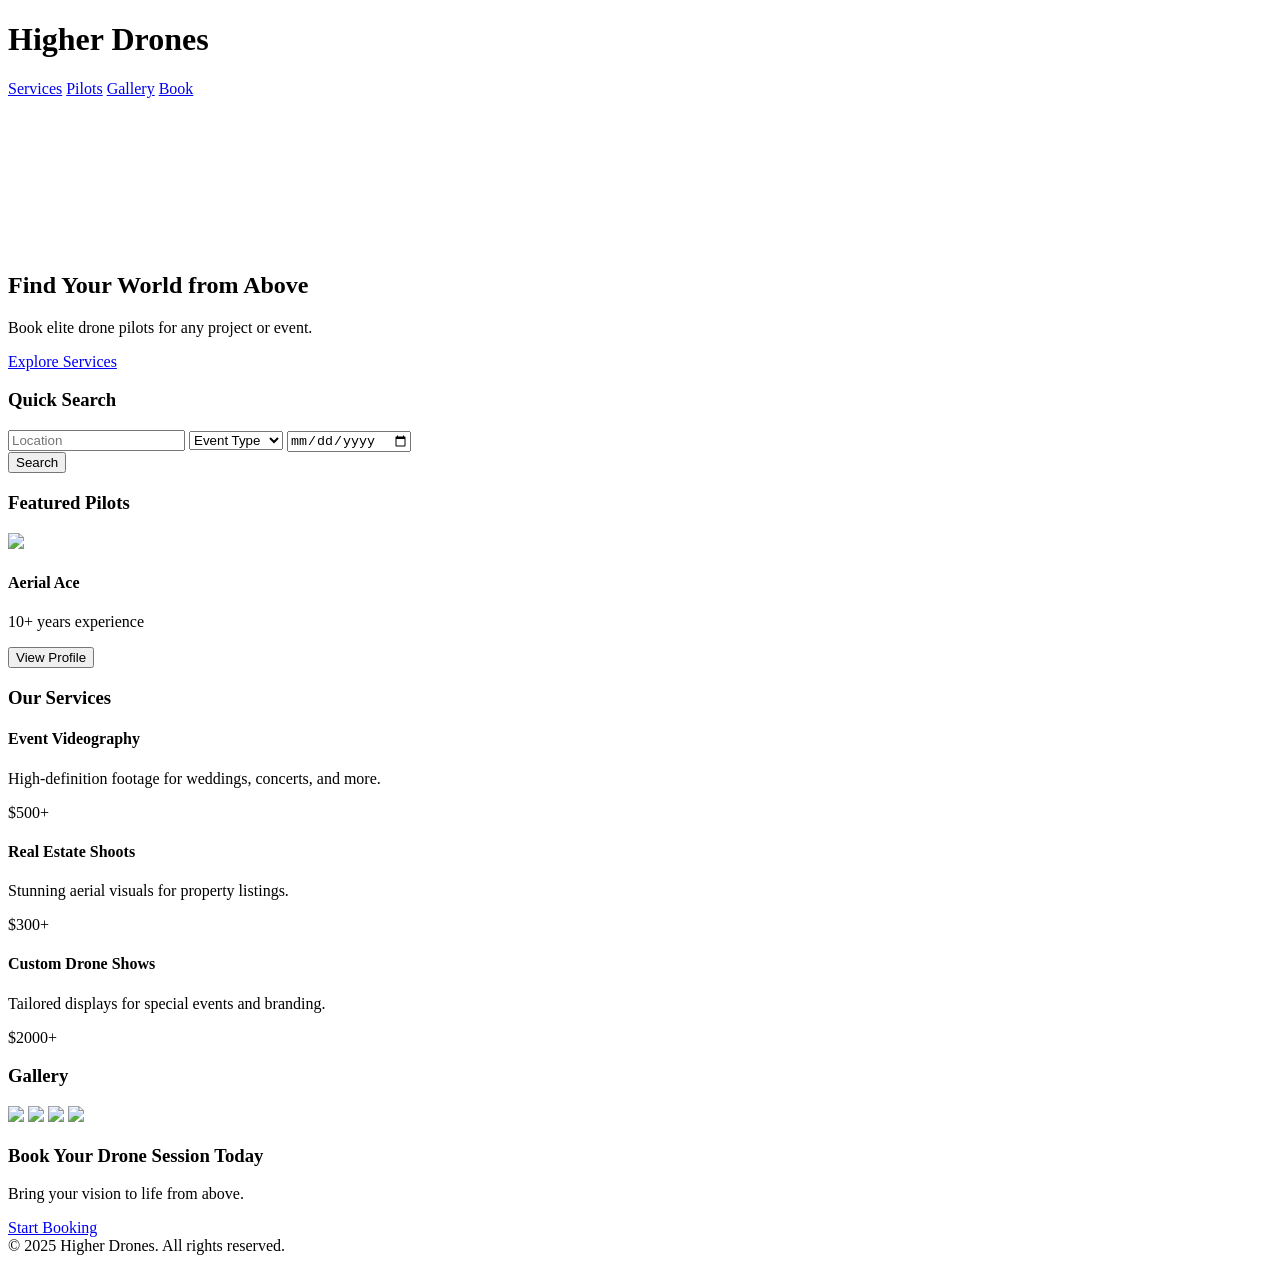
==== index.html @ 68999af2 "changes" ====
<!DOCTYPE html>
<html lang="en">
<head>
  <meta charset="UTF-8" />
  <meta name="viewport" content="width=device-width, initial-scale=1.0" />
  <title>Higher Drones</title>
  <script src="https://cdn.tailwindcss.com"></script>
</head>
<body class="bg-gray-50 text-gray-800">

  <!-- HEADER -->
  <header class="bg-white shadow">
    <div class="max-w-7xl mx-auto px-4 py-4 flex justify-between items-center">
      <h1 class="text-2xl font-bold text-blue-600">Higher Drones</h1>
      <nav class="space-x-6">
        <a href="#services" class="hover:text-blue-500">Services</a>
        <a href="#pilots" class="hover:text-blue-500">Pilots</a>
        <a href="#gallery" class="hover:text-blue-500">Gallery</a>
        <a href="#booking" class="hover:text-blue-500">Book</a>
      </nav>
    </div>
  </header>

  <!-- HERO / HIGHLIGHT REEL -->
  <section class="relative bg-gray-900">
    <video autoplay muted loop class="w-full h-[500px] object-cover opacity-60">
      <source src="highlight-reel.mp4" type="video/mp4" />
    </video>
    <div class="absolute inset-0 flex flex-col items-center justify-center text-center text-white">
      <h2 class="text-4xl font-bold mb-2">Find Your World from Above</h2>
      <p class="mb-6">Book elite drone pilots for any project or event.</p>
      <a href="#services" class="bg-blue-600 px-6 py-3 rounded-full font-medium hover:bg-blue-700">Explore Services</a>
    </div>
  </section>

  <!-- QUICK SEARCH -->
  <section class="max-w-5xl mx-auto px-4 py-12">
    <div class="bg-white shadow rounded-2xl p-6">
      <h3 class="text-xl font-semibold mb-4">Quick Search</h3>
      <div class="grid grid-cols-1 md:grid-cols-3 gap-4">
        <input type="text" placeholder="Location" class="border rounded-lg px-4 py-2">
        <select class="border rounded-lg px-4 py-2">
          <option>Event Type</option>
          <option>Wedding</option>
          <option>Real Estate</option>
          <option>Commercial</option>
        </select>
        <input type="date" class="border rounded-lg px-4 py-2">
      </div>
      <button class="mt-4 w-full bg-blue-600 text-white py-2 rounded-lg hover:bg-blue-700">Search</button>
    </div>
  </section>

  <!-- FEATURED PILOTS -->
  <section id="pilots" class="bg-gray-100 py-12">
    <div class="max-w-6xl mx-auto px-4">
      <h3 class="text-2xl font-bold mb-6">Featured Pilots</h3>
      <div class="grid grid-cols-1 md:grid-cols-3 gap-6">
        <div class="bg-white rounded-xl shadow p-4 text-center">
          <img src="pilot1.jpg" class="w-32 h-32 rounded-full mx-auto mb-3 object-cover">
          <h4 class="font-semibold">Aerial Ace</h4>
          <p class="text-sm text-gray-500">10+ years experience</p>
          <button class="mt-3 bg-blue-600 text-white px-4 py-2 rounded hover:bg-blue-700">View Profile</button>
        </div>
        <!-- Repeat for other pilots -->
      </div>
    </div>
  </section>

  <!-- SERVICE LISTINGS -->
  <section id="services" class="py-12">
    <div class="max-w-6xl mx-auto px-4">
      <h3 class="text-2xl font-bold mb-6">Our Services</h3>
      <div class="grid grid-cols-1 md:grid-cols-3 gap-6">
        <div class="bg-white rounded-xl shadow p-5">
          <h4 class="font-semibold text-lg mb-2">Event Videography</h4>
          <p class="text-sm text-gray-600">High-definition footage for weddings, concerts, and more.</p>
          <p class="mt-3 font-bold">$500+</p>
        </div>
        <div class="bg-white rounded-xl shadow p-5">
          <h4 class="font-semibold text-lg mb-2">Real Estate Shoots</h4>
          <p class="text-sm text-gray-600">Stunning aerial visuals for property listings.</p>
          <p class="mt-3 font-bold">$300+</p>
        </div>
        <div class="bg-white rounded-xl shadow p-5">
          <h4 class="font-semibold text-lg mb-2">Custom Drone Shows</h4>
          <p class="text-sm text-gray-600">Tailored displays for special events and branding.</p>
          <p class="mt-3 font-bold">$2000+</p>
        </div>
      </div>
    </div>
  </section>

  <!-- GALLERY -->
  <section id="gallery" class="bg-gray-100 py-12">
    <div class="max-w-6xl mx-auto px-4">
      <h3 class="text-2xl font-bold mb-6">Gallery</h3>
      <div class="grid grid-cols-2 md:grid-cols-4 gap-4">
        <img src="gallery1.jpg" class="rounded-xl shadow hover:scale-105 transition">
        <img src="gallery2.jpg" class="rounded-xl shadow hover:scale-105 transition">
        <img src="gallery3.jpg" class="rounded-xl shadow hover:scale-105 transition">
        <img src="gallery4.jpg" class="rounded-xl shadow hover:scale-105 transition">
      </div>
    </div>
  </section>

  <!-- BOOKING + SUPPORT -->
  <section id="booking" class="py-16 bg-blue-600 text-white text-center">
    <h3 class="text-3xl font-bold mb-3">Book Your Drone Session Today</h3>
    <p class="mb-6">Bring your vision to life from above.</p>
    <a href="#" class="bg-white text-blue-600 px-6 py-3 rounded-full font-medium hover:bg-gray-200">Start Booking</a>
  </section>

  <!-- FOOTER -->
  <footer class="bg-gray-900 text-gray-400 text-sm text-center py-6">
    © 2025 Higher Drones. All rights reserved.
  </footer>

</body>
</html>
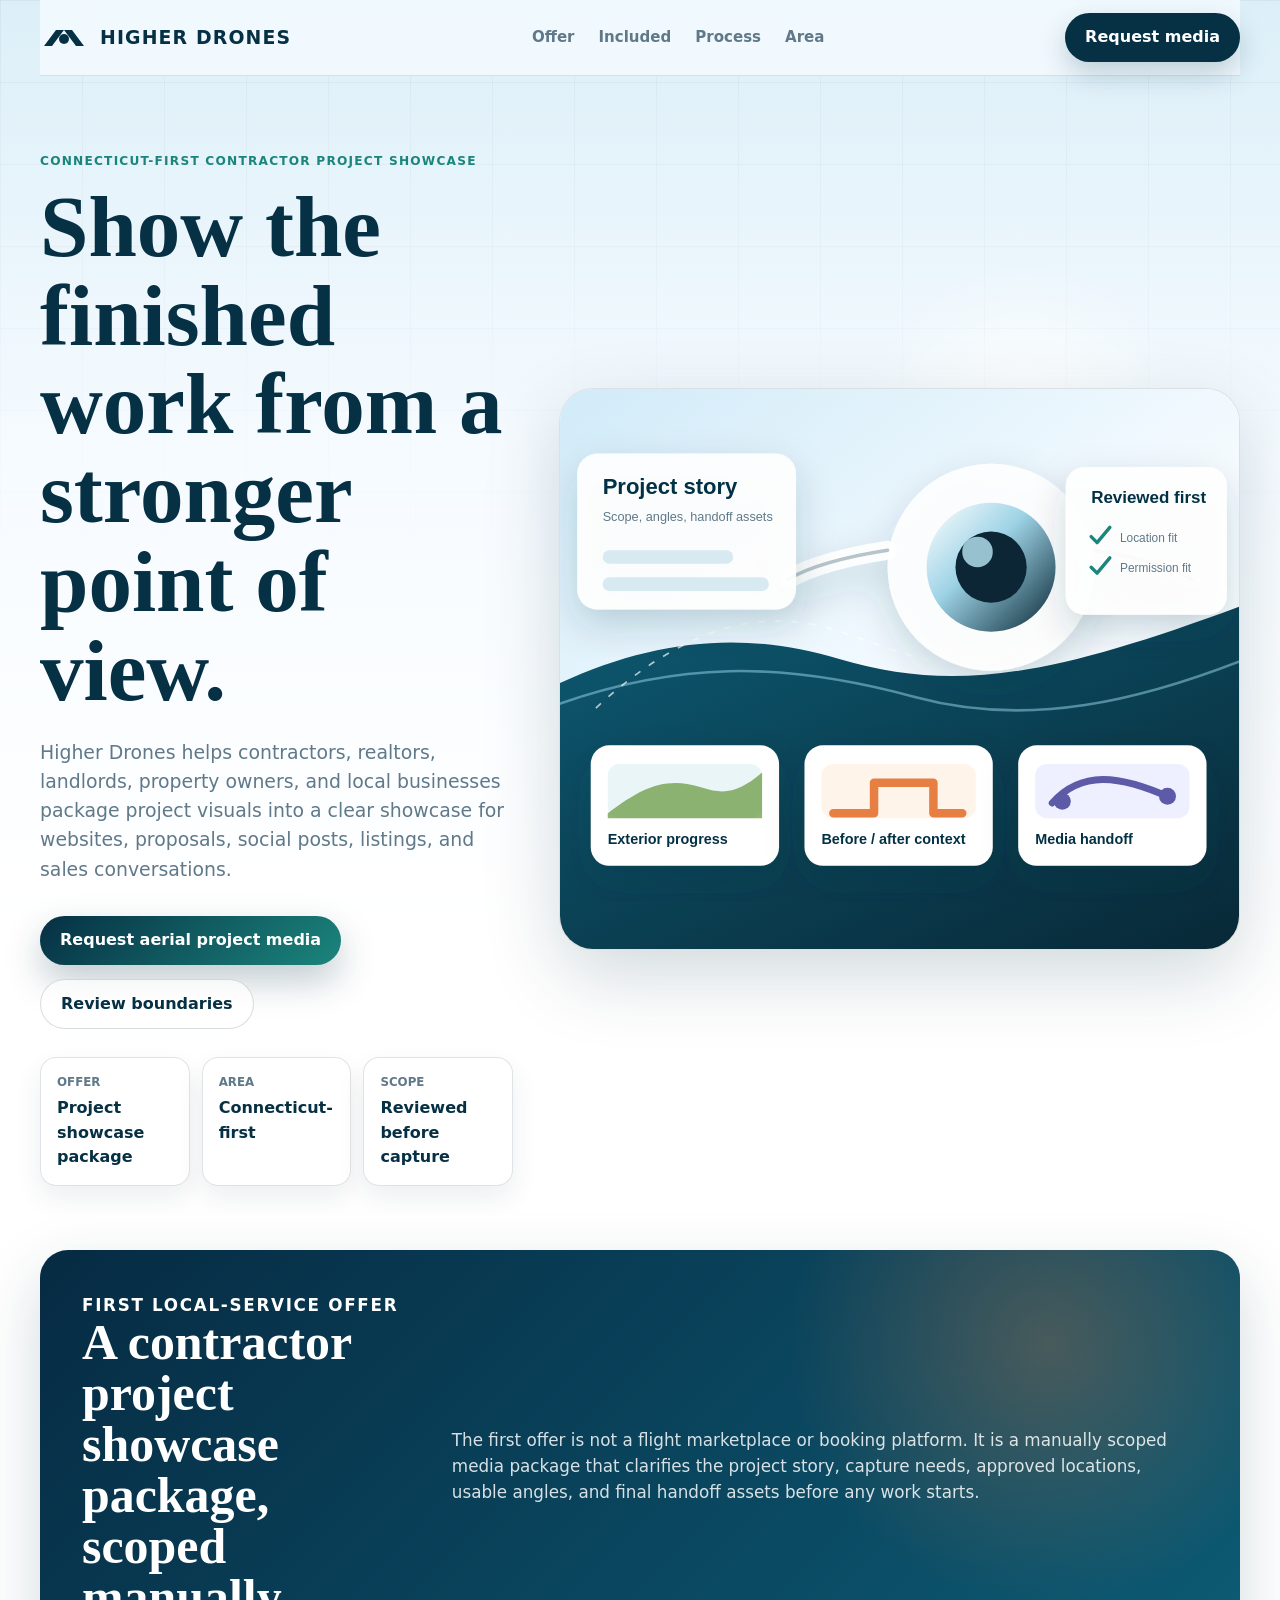
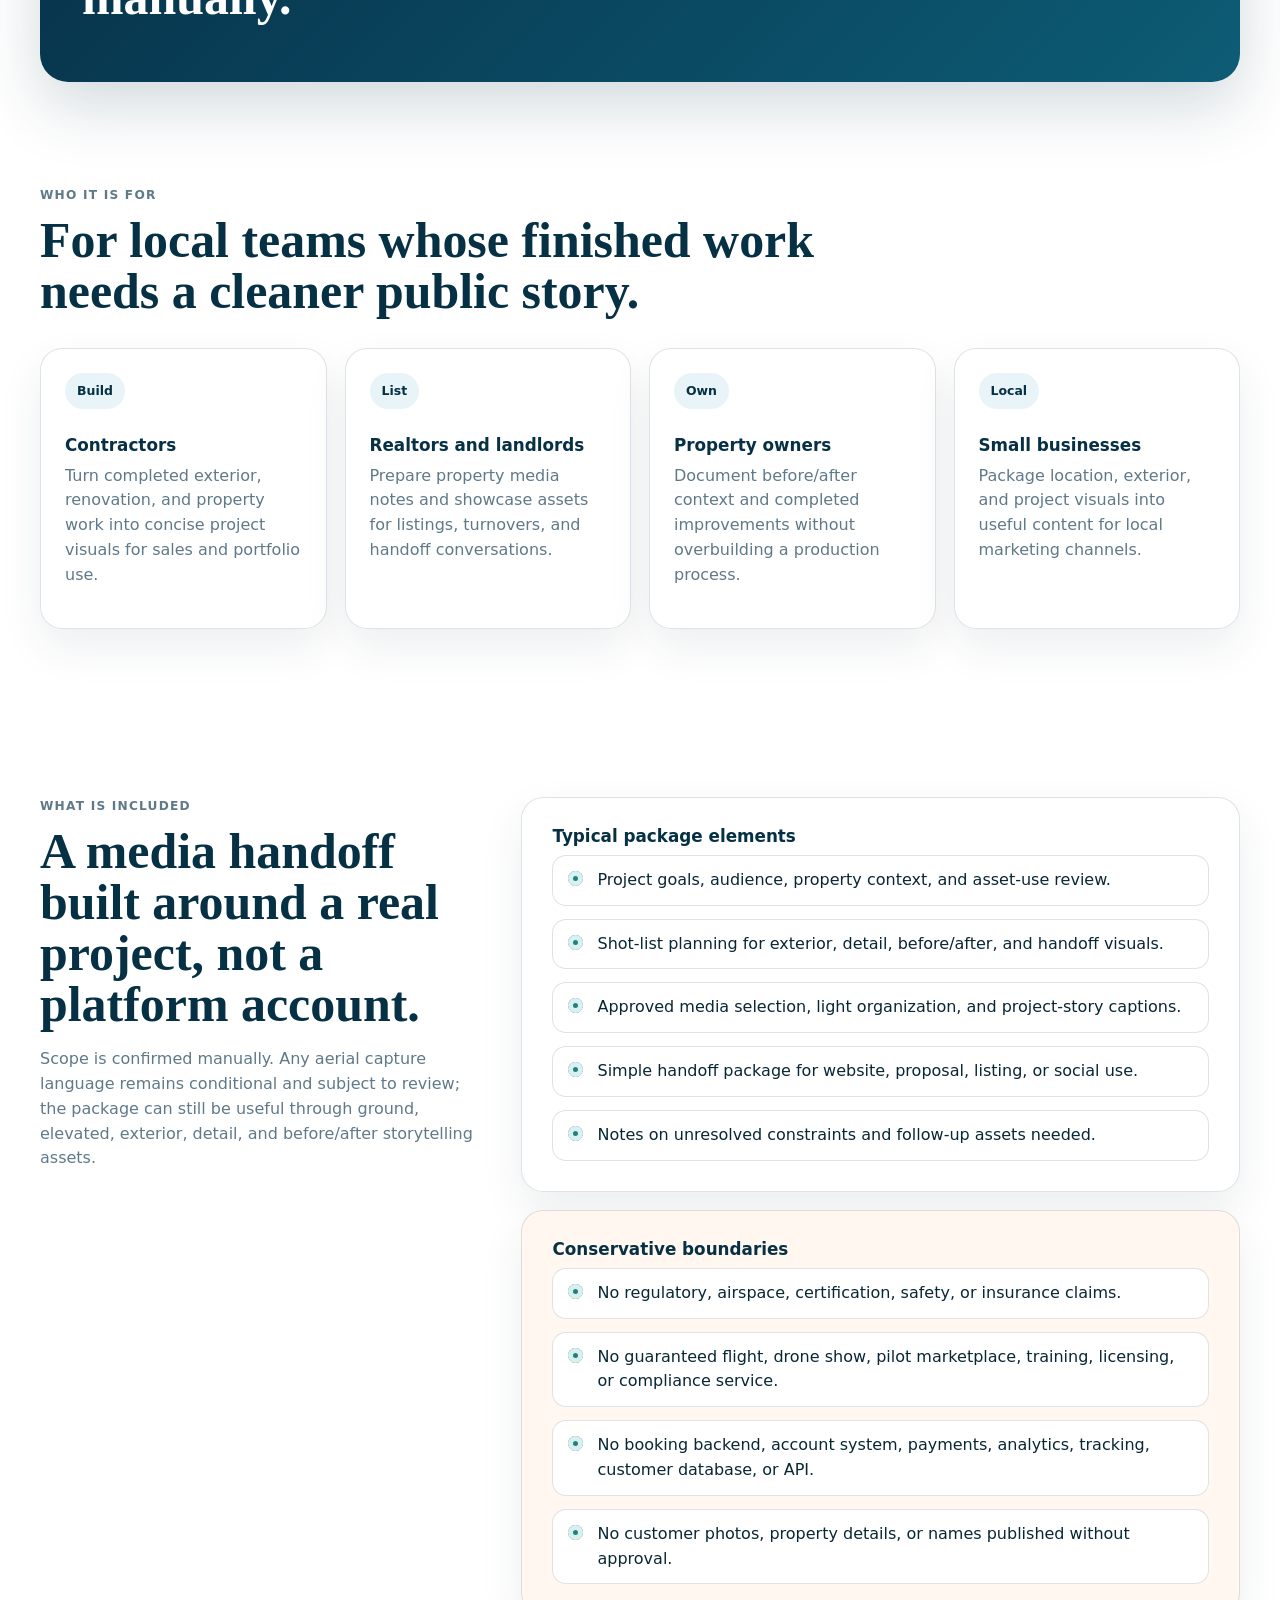
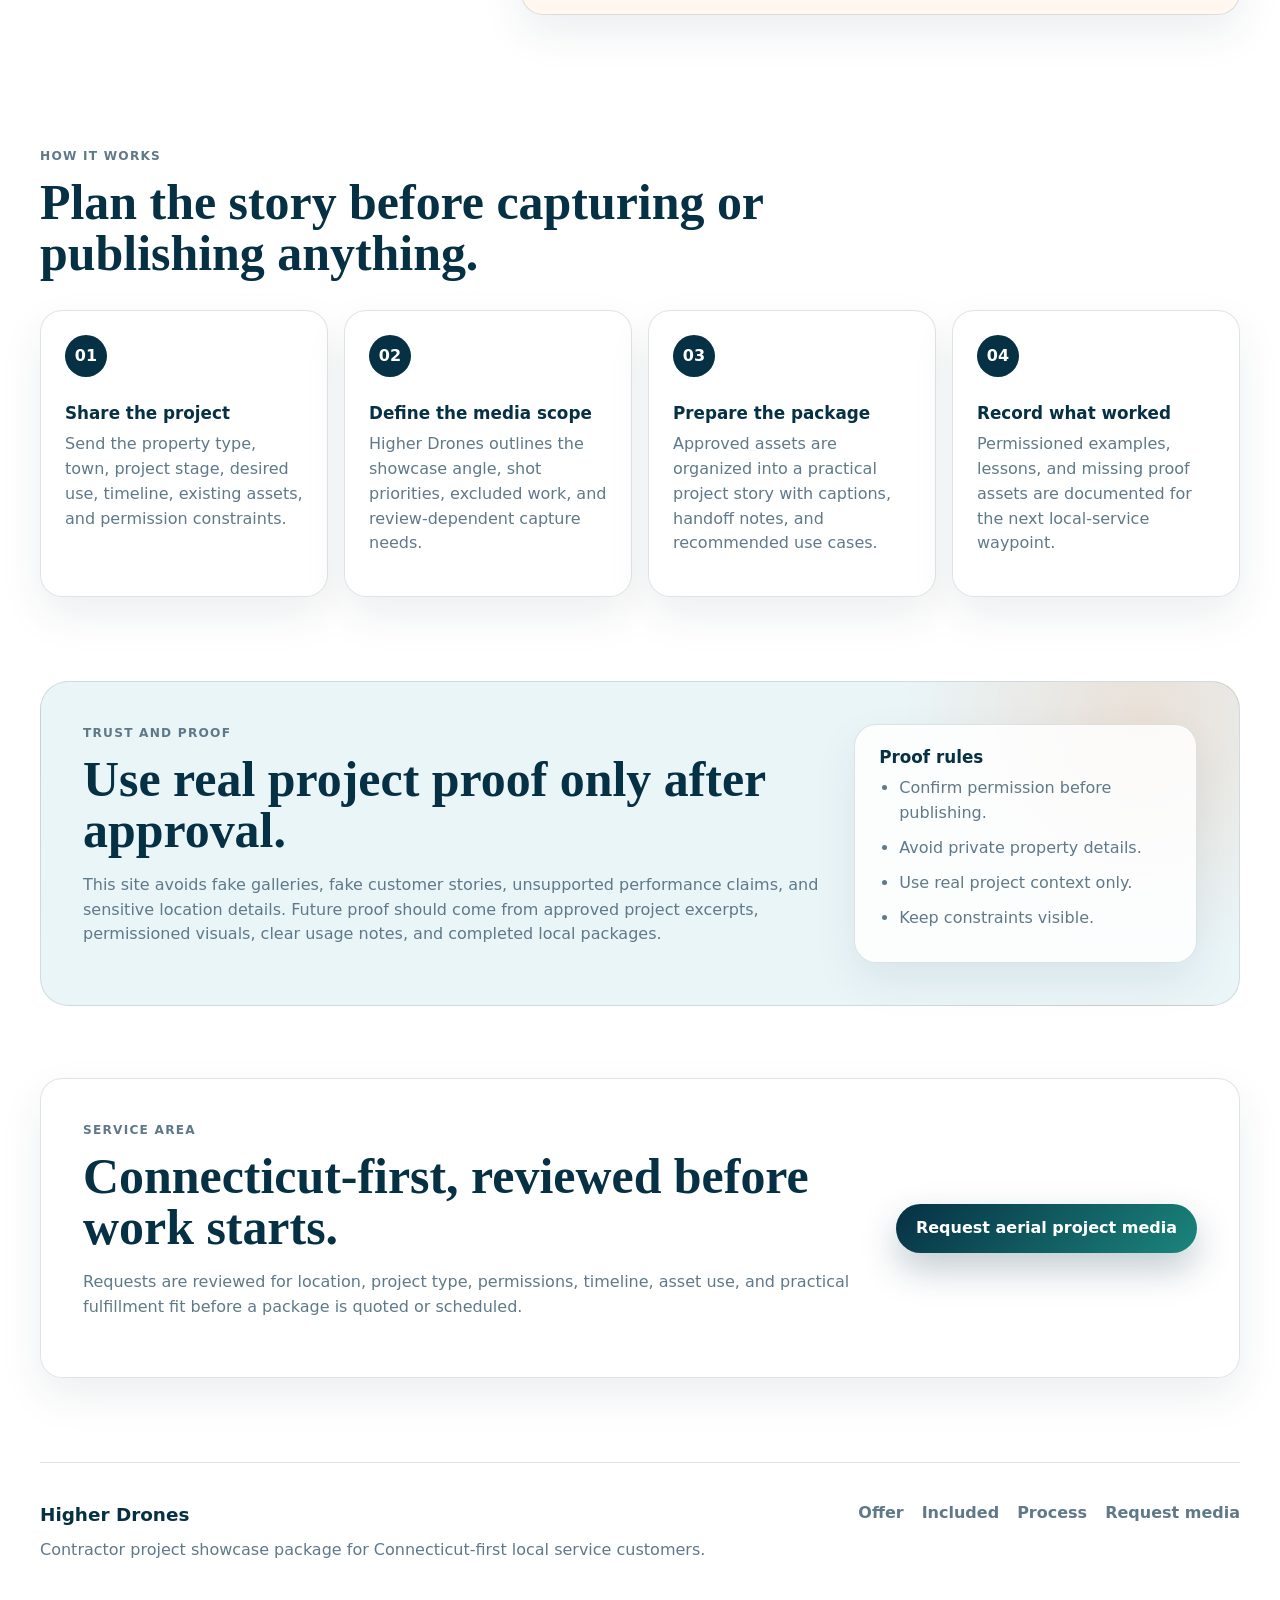
==== commit f09fcc5a: "feat(site): build Higher Drones client-facing website" ====
--- a/index.html
+++ b/index.html
@@ -1,120 +1,195 @@
-<!DOCTYPE html>
+<!doctype html>
 <html lang="en">
 <head>
-  <meta charset="UTF-8" />
-  <meta name="viewport" content="width=device-width, initial-scale=1.0" />
-  <title>Higher Drones</title>
-  <script src="https://cdn.tailwindcss.com"></script>
+  <meta charset="utf-8">
+  <meta name="viewport" content="width=device-width, initial-scale=1">
+  <title>Higher Drones | Contractor Project Showcase Media</title>
+  <meta name="description" content="Higher Drones offers Connecticut-first contractor project showcase packages with conservative aerial media language and review-dependent scope.">
+  <link rel="stylesheet" href="style.css">
 </head>
-<body class="bg-gray-50 text-gray-800">
-
-  <!-- HEADER -->
-  <header class="bg-white shadow">
-    <div class="max-w-7xl mx-auto px-4 py-4 flex justify-between items-center">
-      <h1 class="text-2xl font-bold text-blue-600">Higher Drones</h1>
-      <nav class="space-x-6">
-        <a href="#services" class="hover:text-blue-500">Services</a>
-        <a href="#pilots" class="hover:text-blue-500">Pilots</a>
-        <a href="#gallery" class="hover:text-blue-500">Gallery</a>
-        <a href="#booking" class="hover:text-blue-500">Book</a>
-      </nav>
-    </div>
+<body>
+  <header class="site-header" aria-label="Site header">
+    <a class="brand" href="#top" aria-label="Higher Drones home">
+      <span class="brand-mark" aria-hidden="true">
+        <svg viewBox="0 0 48 24" role="img" focusable="false">
+          <path d="M24 4 12 20H4l12-16h8Zm0 0 12 16h8L32 4h-8Z"/>
+          <circle cx="24" cy="13" r="5"/>
+        </svg>
+      </span>
+      <span>Higher Drones</span>
+    </a>
+    <nav class="site-nav" aria-label="Primary navigation">
+      <a href="#offer">Offer</a>
+      <a href="#included">Included</a>
+      <a href="#process">Process</a>
+      <a href="#area">Area</a>
+    </nav>
+    <a class="nav-cta" href="mailto:hello@higherdrones.io?subject=Request%20aerial%20project%20media">Request media</a>
   </header>
 
-  <!-- HERO / HIGHLIGHT REEL -->
-  <section class="relative bg-gray-900">
-    <video autoplay muted loop class="w-full h-[500px] object-cover opacity-60">
-      <source src="highlight-reel.mp4" type="video/mp4" />
-    </video>
-    <div class="absolute inset-0 flex flex-col items-center justify-center text-center text-white">
-      <h2 class="text-4xl font-bold mb-2">Find Your World from Above</h2>
-      <p class="mb-6">Book elite drone pilots for any project or event.</p>
-      <a href="#services" class="bg-blue-600 px-6 py-3 rounded-full font-medium hover:bg-blue-700">Explore Services</a>
+  <main id="top">
+    <section class="hero" aria-labelledby="hero-title">
+      <div class="hero-copy">
+        <p class="eyebrow">Connecticut-first contractor project showcase</p>
+        <h1 id="hero-title">Show the finished work from a stronger point of view.</h1>
+        <p class="hero-text">Higher Drones helps contractors, realtors, landlords, property owners, and local businesses package project visuals into a clear showcase for websites, proposals, social posts, listings, and sales conversations.</p>
+        <div class="hero-actions">
+          <a class="button primary" href="mailto:hello@higherdrones.io?subject=Request%20aerial%20project%20media">Request aerial project media</a>
+          <a class="button secondary" href="#boundaries">Review boundaries</a>
+        </div>
+        <dl class="flight-notes" aria-label="Service summary">
+          <div>
+            <dt>Offer</dt>
+            <dd>Project showcase package</dd>
+          </div>
+          <div>
+            <dt>Area</dt>
+            <dd>Connecticut-first</dd>
+          </div>
+          <div>
+            <dt>Scope</dt>
+            <dd>Reviewed before capture</dd>
+          </div>
+        </dl>
+      </div>
+      <div class="hero-visual" aria-label="Aerial project showcase visual">
+        <img src="assets/higher-drones-showcase.svg" alt="A cinematic project showcase board with aerial-style framing, site cards, and media handoff notes">
+      </div>
+    </section>
+
+    <section id="offer" class="offer-band" aria-labelledby="offer-title">
+      <div>
+        <p class="eyebrow">First local-service offer</p>
+        <h2 id="offer-title">A contractor project showcase package, scoped manually.</h2>
+      </div>
+      <p>The first offer is not a flight marketplace or booking platform. It is a manually scoped media package that clarifies the project story, capture needs, approved locations, usable angles, and final handoff assets before any work starts.</p>
+    </section>
+
+    <section class="section audience-section" aria-labelledby="audience-title">
+      <div class="section-heading">
+        <p class="eyebrow">Who it is for</p>
+        <h2 id="audience-title">For local teams whose finished work needs a cleaner public story.</h2>
+      </div>
+      <div class="audience-grid">
+        <article>
+          <span>Build</span>
+          <h3>Contractors</h3>
+          <p>Turn completed exterior, renovation, and property work into concise project visuals for sales and portfolio use.</p>
+        </article>
+        <article>
+          <span>List</span>
+          <h3>Realtors and landlords</h3>
+          <p>Prepare property media notes and showcase assets for listings, turnovers, and handoff conversations.</p>
+        </article>
+        <article>
+          <span>Own</span>
+          <h3>Property owners</h3>
+          <p>Document before/after context and completed improvements without overbuilding a production process.</p>
+        </article>
+        <article>
+          <span>Local</span>
+          <h3>Small businesses</h3>
+          <p>Package location, exterior, and project visuals into useful content for local marketing channels.</p>
+        </article>
+      </div>
+    </section>
+
+    <section id="included" class="section included-section" aria-labelledby="included-title">
+      <div class="included-copy">
+        <p class="eyebrow">What is included</p>
+        <h2 id="included-title">A media handoff built around a real project, not a platform account.</h2>
+        <p>Scope is confirmed manually. Any aerial capture language remains conditional and subject to review; the package can still be useful through ground, elevated, exterior, detail, and before/after storytelling assets.</p>
+      </div>
+      <div class="included-stack">
+        <article class="service-panel">
+          <h3>Typical package elements</h3>
+          <ul class="check-list">
+            <li>Project goals, audience, property context, and asset-use review.</li>
+            <li>Shot-list planning for exterior, detail, before/after, and handoff visuals.</li>
+            <li>Approved media selection, light organization, and project-story captions.</li>
+            <li>Simple handoff package for website, proposal, listing, or social use.</li>
+            <li>Notes on unresolved constraints and follow-up assets needed.</li>
+          </ul>
+        </article>
+        <article id="boundaries" class="service-panel caution">
+          <h3>Conservative boundaries</h3>
+          <ul class="check-list">
+            <li>No regulatory, airspace, certification, safety, or insurance claims.</li>
+            <li>No guaranteed flight, drone show, pilot marketplace, training, licensing, or compliance service.</li>
+            <li>No booking backend, account system, payments, analytics, tracking, customer database, or API.</li>
+            <li>No customer photos, property details, or names published without approval.</li>
+          </ul>
+        </article>
+      </div>
+    </section>
+
+    <section id="process" class="section process-section" aria-labelledby="process-title">
+      <div class="section-heading">
+        <p class="eyebrow">How it works</p>
+        <h2 id="process-title">Plan the story before capturing or publishing anything.</h2>
+      </div>
+      <div class="process-grid">
+        <article>
+          <span>01</span>
+          <h3>Share the project</h3>
+          <p>Send the property type, town, project stage, desired use, timeline, existing assets, and permission constraints.</p>
+        </article>
+        <article>
+          <span>02</span>
+          <h3>Define the media scope</h3>
+          <p>Higher Drones outlines the showcase angle, shot priorities, excluded work, and review-dependent capture needs.</p>
+        </article>
+        <article>
+          <span>03</span>
+          <h3>Prepare the package</h3>
+          <p>Approved assets are organized into a practical project story with captions, handoff notes, and recommended use cases.</p>
+        </article>
+        <article>
+          <span>04</span>
+          <h3>Record what worked</h3>
+          <p>Permissioned examples, lessons, and missing proof assets are documented for the next local-service waypoint.</p>
+        </article>
+      </div>
+    </section>
+
+    <section id="proof" class="section proof-section" aria-labelledby="proof-title">
+      <div>
+        <p class="eyebrow">Trust and proof</p>
+        <h2 id="proof-title">Use real project proof only after approval.</h2>
+        <p>This site avoids fake galleries, fake customer stories, unsupported performance claims, and sensitive location details. Future proof should come from approved project excerpts, permissioned visuals, clear usage notes, and completed local packages.</p>
+      </div>
+      <aside class="proof-card">
+        <h3>Proof rules</h3>
+        <ul>
+          <li>Confirm permission before publishing.</li>
+          <li>Avoid private property details.</li>
+          <li>Use real project context only.</li>
+          <li>Keep constraints visible.</li>
+        </ul>
+      </aside>
+    </section>
+
+    <section id="area" class="service-area" aria-labelledby="area-title">
+      <div>
+        <p class="eyebrow">Service area</p>
+        <h2 id="area-title">Connecticut-first, reviewed before work starts.</h2>
+        <p>Requests are reviewed for location, project type, permissions, timeline, asset use, and practical fulfillment fit before a package is quoted or scheduled.</p>
+      </div>
+      <a class="button primary" href="mailto:hello@higherdrones.io?subject=Request%20aerial%20project%20media">Request aerial project media</a>
+    </section>
+  </main>
+
+  <footer class="site-footer">
+    <div>
+      <a class="footer-brand" href="#top">Higher Drones</a>
+      <p>Contractor project showcase package for Connecticut-first local service customers.</p>
     </div>
-  </section>
-
-  <!-- QUICK SEARCH -->
-  <section class="max-w-5xl mx-auto px-4 py-12">
-    <div class="bg-white shadow rounded-2xl p-6">
-      <h3 class="text-xl font-semibold mb-4">Quick Search</h3>
-      <div class="grid grid-cols-1 md:grid-cols-3 gap-4">
-        <input type="text" placeholder="Location" class="border rounded-lg px-4 py-2">
-        <select class="border rounded-lg px-4 py-2">
-          <option>Event Type</option>
-          <option>Wedding</option>
-          <option>Real Estate</option>
-          <option>Commercial</option>
-        </select>
-        <input type="date" class="border rounded-lg px-4 py-2">
-      </div>
-      <button class="mt-4 w-full bg-blue-600 text-white py-2 rounded-lg hover:bg-blue-700">Search</button>
+    <div class="footer-links" aria-label="Footer links">
+      <a href="#offer">Offer</a>
+      <a href="#included">Included</a>
+      <a href="#process">Process</a>
+      <a href="mailto:hello@higherdrones.io?subject=Request%20aerial%20project%20media">Request media</a>
     </div>
-  </section>
-
-  <!-- FEATURED PILOTS -->
-  <section id="pilots" class="bg-gray-100 py-12">
-    <div class="max-w-6xl mx-auto px-4">
-      <h3 class="text-2xl font-bold mb-6">Featured Pilots</h3>
-      <div class="grid grid-cols-1 md:grid-cols-3 gap-6">
-        <div class="bg-white rounded-xl shadow p-4 text-center">
-          <img src="pilot1.jpg" class="w-32 h-32 rounded-full mx-auto mb-3 object-cover">
-          <h4 class="font-semibold">Aerial Ace</h4>
-          <p class="text-sm text-gray-500">10+ years experience</p>
-          <button class="mt-3 bg-blue-600 text-white px-4 py-2 rounded hover:bg-blue-700">View Profile</button>
-        </div>
-        <!-- Repeat for other pilots -->
-      </div>
-    </div>
-  </section>
-
-  <!-- SERVICE LISTINGS -->
-  <section id="services" class="py-12">
-    <div class="max-w-6xl mx-auto px-4">
-      <h3 class="text-2xl font-bold mb-6">Our Services</h3>
-      <div class="grid grid-cols-1 md:grid-cols-3 gap-6">
-        <div class="bg-white rounded-xl shadow p-5">
-          <h4 class="font-semibold text-lg mb-2">Event Videography</h4>
-          <p class="text-sm text-gray-600">High-definition footage for weddings, concerts, and more.</p>
-          <p class="mt-3 font-bold">$500+</p>
-        </div>
-        <div class="bg-white rounded-xl shadow p-5">
-          <h4 class="font-semibold text-lg mb-2">Real Estate Shoots</h4>
-          <p class="text-sm text-gray-600">Stunning aerial visuals for property listings.</p>
-          <p class="mt-3 font-bold">$300+</p>
-        </div>
-        <div class="bg-white rounded-xl shadow p-5">
-          <h4 class="font-semibold text-lg mb-2">Custom Drone Shows</h4>
-          <p class="text-sm text-gray-600">Tailored displays for special events and branding.</p>
-          <p class="mt-3 font-bold">$2000+</p>
-        </div>
-      </div>
-    </div>
-  </section>
-
-  <!-- GALLERY -->
-  <section id="gallery" class="bg-gray-100 py-12">
-    <div class="max-w-6xl mx-auto px-4">
-      <h3 class="text-2xl font-bold mb-6">Gallery</h3>
-      <div class="grid grid-cols-2 md:grid-cols-4 gap-4">
-        <img src="gallery1.jpg" class="rounded-xl shadow hover:scale-105 transition">
-        <img src="gallery2.jpg" class="rounded-xl shadow hover:scale-105 transition">
-        <img src="gallery3.jpg" class="rounded-xl shadow hover:scale-105 transition">
-        <img src="gallery4.jpg" class="rounded-xl shadow hover:scale-105 transition">
-      </div>
-    </div>
-  </section>
-
-  <!-- BOOKING + SUPPORT -->
-  <section id="booking" class="py-16 bg-blue-600 text-white text-center">
-    <h3 class="text-3xl font-bold mb-3">Book Your Drone Session Today</h3>
-    <p class="mb-6">Bring your vision to life from above.</p>
-    <a href="#" class="bg-white text-blue-600 px-6 py-3 rounded-full font-medium hover:bg-gray-200">Start Booking</a>
-  </section>
-
-  <!-- FOOTER -->
-  <footer class="bg-gray-900 text-gray-400 text-sm text-center py-6">
-    © 2025 Higher Drones. All rights reserved.
   </footer>
-
 </body>
 </html>
--- a/style.css
+++ b/style.css
@@ -0,0 +1,608 @@
+:root {
+  color-scheme: light;
+  --ink: #082735;
+  --muted: #607989;
+  --sky: #dff1f8;
+  --ice: #f4fbff;
+  --panel: #ffffff;
+  --line: rgba(8, 39, 53, 0.13);
+  --deep: #063044;
+  --teal: #1b857c;
+  --green: #6c9d45;
+  --orange: #e77f42;
+  --violet: #5d5aa8;
+  --shadow: 0 26px 76px rgba(6, 48, 68, 0.18);
+}
+
+* {
+  box-sizing: border-box;
+}
+
+html {
+  scroll-behavior: smooth;
+}
+
+body {
+  margin: 0;
+  color: var(--ink);
+  font-family: Inter, ui-sans-serif, system-ui, -apple-system, BlinkMacSystemFont, "Segoe UI", Arial, sans-serif;
+  line-height: 1.55;
+  background:
+    radial-gradient(circle at 80% 9%, rgba(255, 255, 255, 0.9), transparent 170px),
+    linear-gradient(180deg, #dceff8 0, #f6fbff 460px, #ffffff 920px);
+}
+
+body::before {
+  content: "";
+  position: fixed;
+  inset: 0;
+  z-index: -1;
+  pointer-events: none;
+  background-image:
+    linear-gradient(rgba(8, 39, 53, 0.045) 1px, transparent 1px),
+    linear-gradient(90deg, rgba(8, 39, 53, 0.04) 1px, transparent 1px);
+  background-size: 82px 82px;
+  mask-image: linear-gradient(180deg, #000 0, transparent 620px);
+}
+
+a {
+  color: inherit;
+}
+
+img,
+svg {
+  display: block;
+  max-width: 100%;
+}
+
+.site-header,
+main,
+.site-footer {
+  width: min(1200px, calc(100% - 36px));
+  margin: 0 auto;
+}
+
+.site-header {
+  position: sticky;
+  top: 0;
+  z-index: 20;
+  display: flex;
+  align-items: center;
+  justify-content: space-between;
+  gap: 24px;
+  min-height: 76px;
+  padding: 12px 0;
+  background: rgba(244, 251, 255, 0.86);
+  border-bottom: 1px solid rgba(8, 39, 53, 0.12);
+  backdrop-filter: blur(18px);
+}
+
+.brand,
+.site-nav,
+.hero-actions,
+.footer-links {
+  display: flex;
+  align-items: center;
+}
+
+.brand {
+  gap: 12px;
+  color: var(--deep);
+  font-size: 1.18rem;
+  font-weight: 900;
+  letter-spacing: 0.06em;
+  text-decoration: none;
+  text-transform: uppercase;
+}
+
+.brand-mark {
+  display: grid;
+  place-items: center;
+  width: 48px;
+  height: 34px;
+  color: var(--deep);
+}
+
+.brand-mark svg {
+  width: 48px;
+  height: 24px;
+  fill: currentColor;
+}
+
+.site-nav {
+  gap: 24px;
+  color: var(--muted);
+  font-size: 0.94rem;
+  font-weight: 760;
+}
+
+.site-nav a,
+.footer-links a,
+.footer-brand {
+  text-decoration: none;
+}
+
+.site-nav a:hover,
+.footer-links a:hover {
+  color: var(--deep);
+}
+
+.nav-cta,
+.button {
+  display: inline-flex;
+  align-items: center;
+  justify-content: center;
+  min-height: 46px;
+  border-radius: 999px;
+  padding: 12px 20px;
+  font-weight: 850;
+  text-decoration: none;
+  transition: transform 160ms ease, box-shadow 160ms ease, border-color 160ms ease;
+}
+
+.nav-cta {
+  color: #ffffff;
+  background: var(--deep);
+  box-shadow: 0 12px 28px rgba(6, 48, 68, 0.22);
+}
+
+.button:hover,
+.nav-cta:hover {
+  transform: translateY(-1px);
+}
+
+.button.primary {
+  color: #ffffff;
+  background: linear-gradient(135deg, var(--deep), var(--teal));
+  box-shadow: 0 16px 36px rgba(6, 48, 68, 0.25);
+}
+
+.button.secondary {
+  color: var(--deep);
+  background: rgba(255, 255, 255, 0.74);
+  border: 1px solid rgba(8, 39, 53, 0.16);
+}
+
+.hero {
+  display: grid;
+  grid-template-columns: minmax(0, 0.82fr) minmax(460px, 1.18fr);
+  gap: 46px;
+  align-items: center;
+  min-height: 720px;
+  padding: 76px 0 64px;
+}
+
+.eyebrow {
+  margin: 0 0 12px;
+  color: var(--teal);
+  font-size: 0.76rem;
+  font-weight: 900;
+  letter-spacing: 0.1em;
+  text-transform: uppercase;
+}
+
+h1,
+h2,
+h3,
+p {
+  margin-top: 0;
+}
+
+h1,
+h2,
+h3 {
+  color: var(--deep);
+  line-height: 1.02;
+  letter-spacing: 0;
+}
+
+h1,
+h2 {
+  font-family: Georgia, "Times New Roman", serif;
+}
+
+h1 {
+  max-width: 820px;
+  margin-bottom: 22px;
+  font-size: clamp(3.25rem, 6.8vw, 7.1rem);
+}
+
+h2 {
+  margin-bottom: 16px;
+  font-size: clamp(2.1rem, 3.9vw, 4.1rem);
+}
+
+h3 {
+  margin-bottom: 10px;
+  font-size: 1.05rem;
+}
+
+.hero-text {
+  max-width: 690px;
+  color: var(--muted);
+  font-size: 1.18rem;
+}
+
+.hero-actions {
+  flex-wrap: wrap;
+  gap: 14px;
+  margin: 32px 0 28px;
+}
+
+.flight-notes {
+  display: grid;
+  grid-template-columns: repeat(3, minmax(0, 1fr));
+  gap: 12px;
+  max-width: 680px;
+  margin: 0;
+}
+
+.flight-notes div {
+  padding: 15px 16px;
+  color: var(--deep);
+  background: rgba(255, 255, 255, 0.76);
+  border: 1px solid var(--line);
+  border-radius: 16px;
+  box-shadow: 0 12px 28px rgba(6, 48, 68, 0.08);
+}
+
+.flight-notes dt {
+  margin-bottom: 4px;
+  color: var(--muted);
+  font-size: 0.74rem;
+  font-weight: 850;
+  text-transform: uppercase;
+}
+
+.flight-notes dd {
+  margin: 0;
+  font-weight: 850;
+}
+
+.hero-visual {
+  min-height: 560px;
+  overflow: hidden;
+  background: #ffffff;
+  border: 1px solid rgba(8, 39, 53, 0.14);
+  border-radius: 34px;
+  box-shadow: var(--shadow);
+}
+
+.hero-visual img {
+  width: 100%;
+  height: 100%;
+  min-height: 560px;
+  object-fit: cover;
+}
+
+.offer-band {
+  display: grid;
+  grid-template-columns: minmax(260px, 0.45fr) 1fr;
+  gap: 34px;
+  align-items: center;
+  margin-bottom: 20px;
+  padding: 42px;
+  color: #ffffff;
+  background:
+    radial-gradient(circle at 84% 22%, rgba(231, 127, 66, 0.28), transparent 260px),
+    linear-gradient(135deg, #062b43, #0d5c75);
+  border-radius: 28px;
+  box-shadow: 0 24px 64px rgba(6, 48, 68, 0.18);
+}
+
+.offer-band .eyebrow,
+.offer-band h2,
+.offer-band p {
+  color: #ffffff;
+}
+
+.offer-band p {
+  margin-bottom: 0;
+  color: rgba(255, 255, 255, 0.84);
+  font-size: 1.05rem;
+}
+
+.section {
+  padding: 84px 0;
+}
+
+.section-heading {
+  max-width: 860px;
+  margin-bottom: 30px;
+}
+
+.section-heading p,
+.audience-grid p,
+.included-copy p,
+.process-grid p,
+.proof-section p,
+.proof-card li,
+.service-area p {
+  color: var(--muted);
+}
+
+.audience-grid {
+  display: grid;
+  grid-template-columns: repeat(4, minmax(0, 1fr));
+  gap: 18px;
+}
+
+.audience-grid article,
+.service-panel,
+.process-grid article,
+.proof-card,
+.service-area {
+  background: rgba(255, 255, 255, 0.84);
+  border: 1px solid var(--line);
+  border-radius: 22px;
+  box-shadow: 0 18px 44px rgba(6, 48, 68, 0.08);
+}
+
+.audience-grid article {
+  min-height: 240px;
+  padding: 24px;
+}
+
+.audience-grid span {
+  display: inline-flex;
+  margin-bottom: 28px;
+  padding: 8px 12px;
+  color: var(--deep);
+  background: #e8f4f8;
+  border-radius: 999px;
+  font-size: 0.78rem;
+  font-weight: 900;
+}
+
+.included-section {
+  display: grid;
+  grid-template-columns: minmax(0, 0.62fr) minmax(420px, 1fr);
+  gap: 36px;
+  align-items: start;
+}
+
+.included-copy {
+  position: sticky;
+  top: 112px;
+}
+
+.included-stack {
+  display: grid;
+  gap: 18px;
+}
+
+.service-panel {
+  padding: 30px;
+}
+
+.service-panel.caution {
+  background: #fff7f0;
+}
+
+.check-list {
+  display: grid;
+  gap: 13px;
+  margin: 0;
+  padding: 0;
+  list-style: none;
+}
+
+.check-list li {
+  position: relative;
+  min-height: 42px;
+  padding: 12px 14px 12px 44px;
+  background: #ffffff;
+  border: 1px solid var(--line);
+  border-radius: 14px;
+}
+
+.check-list li::before {
+  content: "";
+  position: absolute;
+  left: 15px;
+  top: 15px;
+  width: 15px;
+  height: 15px;
+  background: var(--teal);
+  border-radius: 50%;
+  box-shadow: inset 0 0 0 5px #dceff0;
+}
+
+.process-section {
+  padding-top: 48px;
+}
+
+.process-grid {
+  display: grid;
+  grid-template-columns: repeat(4, minmax(0, 1fr));
+  gap: 16px;
+}
+
+.process-grid article {
+  min-height: 260px;
+  padding: 24px;
+}
+
+.process-grid span {
+  display: grid;
+  place-items: center;
+  width: 42px;
+  height: 42px;
+  margin-bottom: 28px;
+  color: #ffffff;
+  background: var(--deep);
+  border-radius: 50%;
+  font-weight: 900;
+}
+
+.proof-section {
+  display: grid;
+  grid-template-columns: 1fr minmax(300px, 0.46fr);
+  gap: 26px;
+  align-items: stretch;
+  padding: 42px;
+  background:
+    radial-gradient(circle at 92% 12%, rgba(231, 127, 66, 0.18), transparent 240px),
+    #eaf5f8;
+  border: 1px solid rgba(8, 39, 53, 0.12);
+  border-radius: 28px;
+}
+
+.proof-section > div {
+  max-width: 780px;
+}
+
+.proof-card {
+  padding: 24px;
+}
+
+.proof-card ul {
+  display: grid;
+  gap: 10px;
+  margin: 0;
+  padding-left: 20px;
+}
+
+.service-area {
+  display: grid;
+  grid-template-columns: 1fr auto;
+  gap: 28px;
+  align-items: center;
+  margin: 72px 0 84px;
+  padding: 42px;
+}
+
+.service-area > div {
+  max-width: 820px;
+}
+
+.site-footer {
+  display: flex;
+  align-items: flex-start;
+  justify-content: space-between;
+  gap: 30px;
+  padding: 38px 0 48px;
+  color: var(--muted);
+  border-top: 1px solid var(--line);
+}
+
+.footer-brand {
+  display: inline-block;
+  margin-bottom: 8px;
+  color: var(--deep);
+  font-size: 1.15rem;
+  font-weight: 900;
+  text-decoration: none;
+}
+
+.site-footer p {
+  margin-bottom: 0;
+}
+
+.footer-links {
+  flex-wrap: wrap;
+  gap: 18px;
+  font-weight: 780;
+}
+
+@media (max-width: 980px) {
+  .site-header {
+    align-items: flex-start;
+    flex-wrap: wrap;
+  }
+
+  .site-nav {
+    order: 3;
+    width: 100%;
+    overflow-x: auto;
+    padding-bottom: 4px;
+  }
+
+  .hero,
+  .offer-band,
+  .included-section,
+  .proof-section,
+  .service-area {
+    grid-template-columns: 1fr;
+  }
+
+  .hero {
+    min-height: auto;
+    padding-top: 54px;
+  }
+
+  .hero-visual,
+  .hero-visual img {
+    min-height: 430px;
+  }
+
+  .included-copy {
+    position: static;
+  }
+
+  .audience-grid,
+  .process-grid {
+    grid-template-columns: repeat(2, minmax(0, 1fr));
+  }
+
+  .service-area .button {
+    width: fit-content;
+  }
+}
+
+@media (max-width: 680px) {
+  .site-header,
+  main,
+  .site-footer {
+    width: min(100% - 24px, 1200px);
+  }
+
+  .nav-cta,
+  .button,
+  .service-area .button {
+    width: 100%;
+  }
+
+  .brand {
+    font-size: 1rem;
+  }
+
+  .hero {
+    padding: 42px 0 44px;
+  }
+
+  h1 {
+    font-size: clamp(2.6rem, 15vw, 3.75rem);
+  }
+
+  h2 {
+    font-size: clamp(2rem, 11vw, 2.86rem);
+  }
+
+  .flight-notes,
+  .audience-grid,
+  .process-grid {
+    grid-template-columns: 1fr;
+  }
+
+  .hero-visual,
+  .hero-visual img {
+    min-height: 330px;
+  }
+
+  .offer-band,
+  .service-panel,
+  .proof-section,
+  .service-area {
+    padding: 24px;
+    border-radius: 18px;
+  }
+
+  .section {
+    padding: 58px 0;
+  }
+
+  .site-footer {
+    flex-direction: column;
+  }
+}
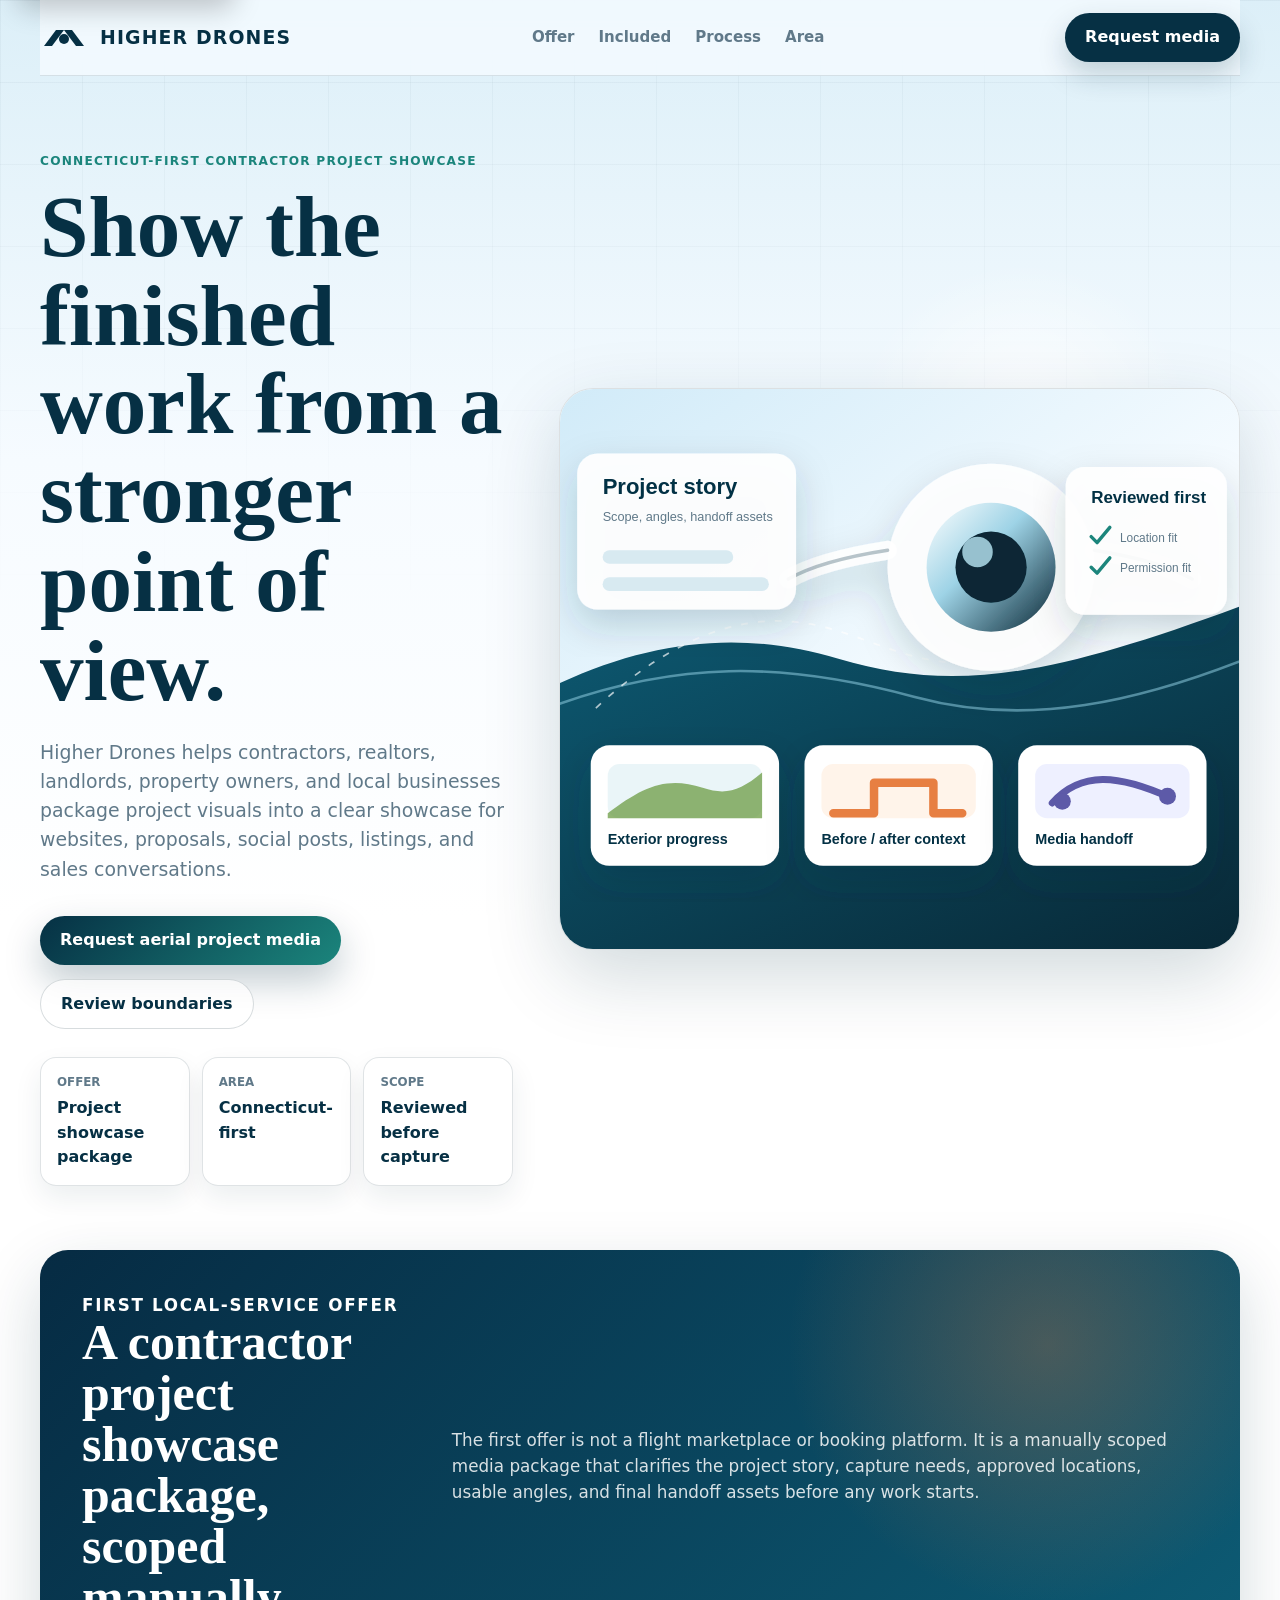
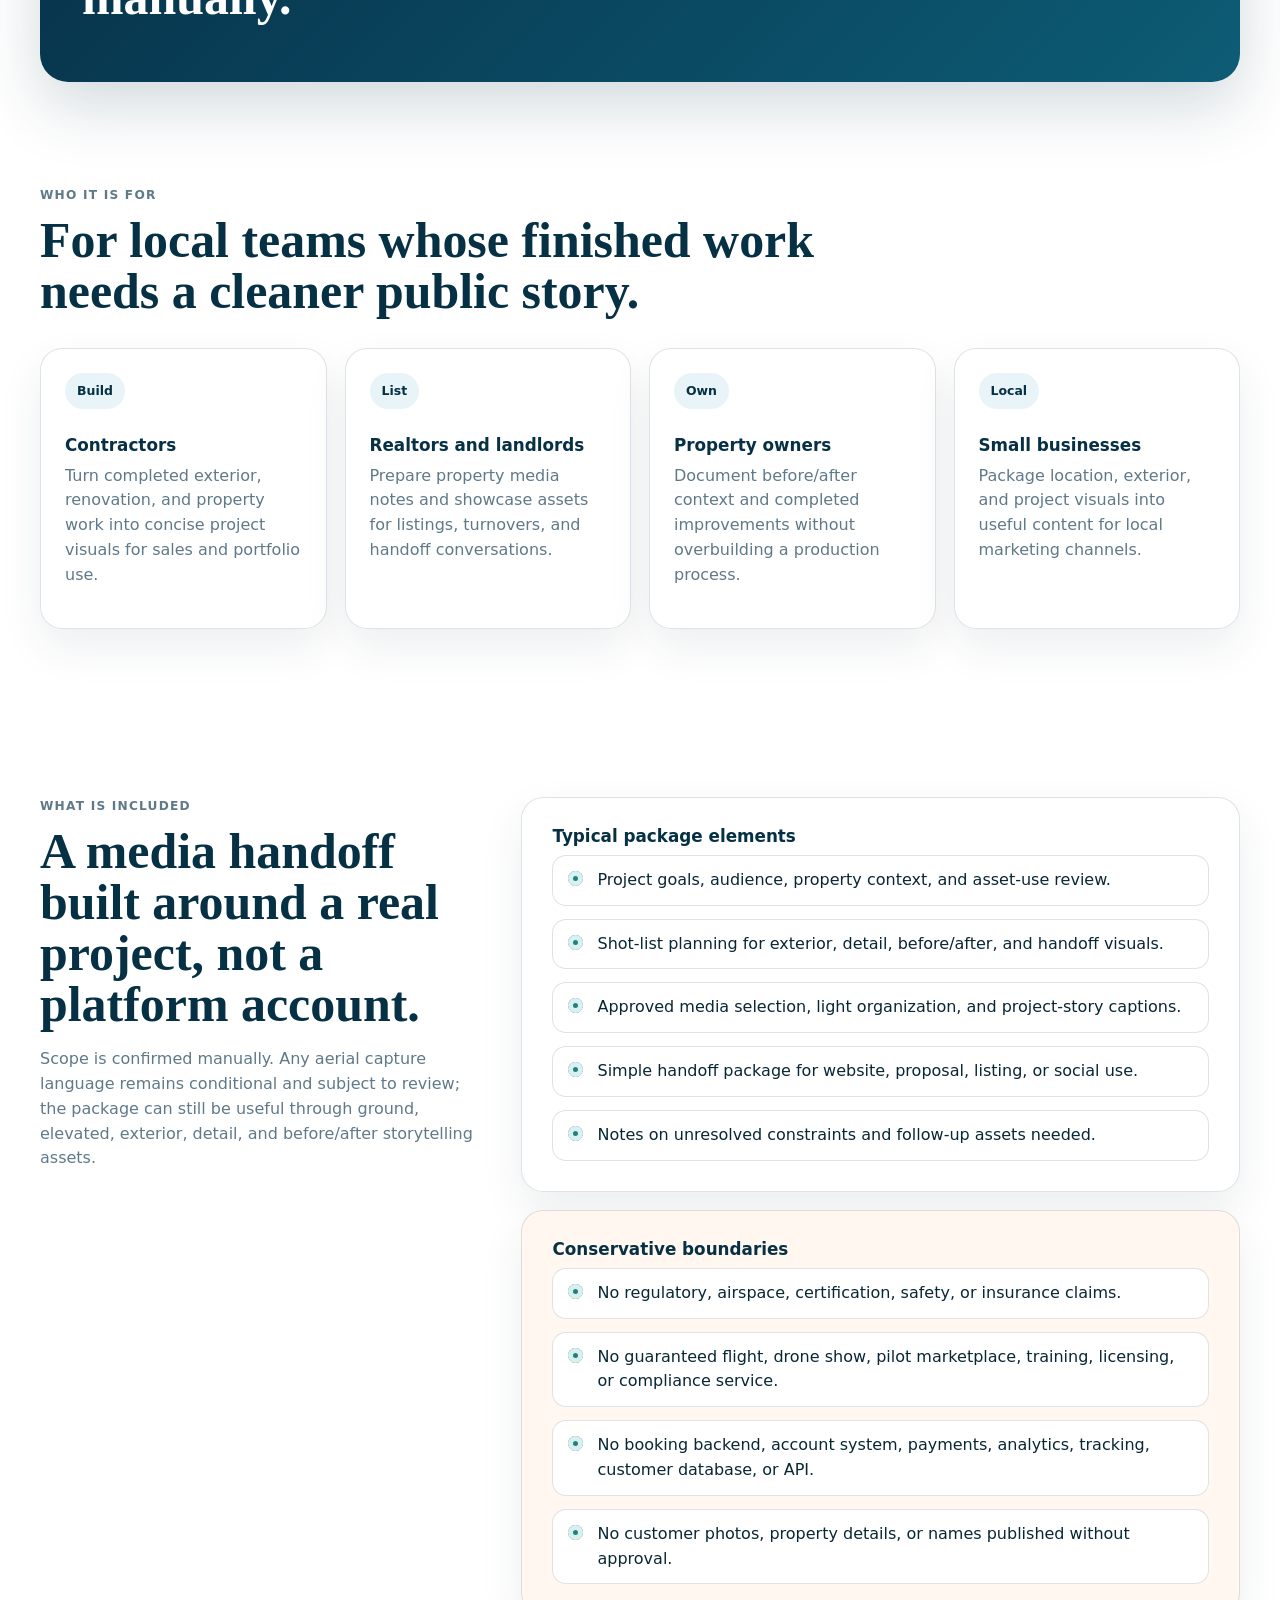
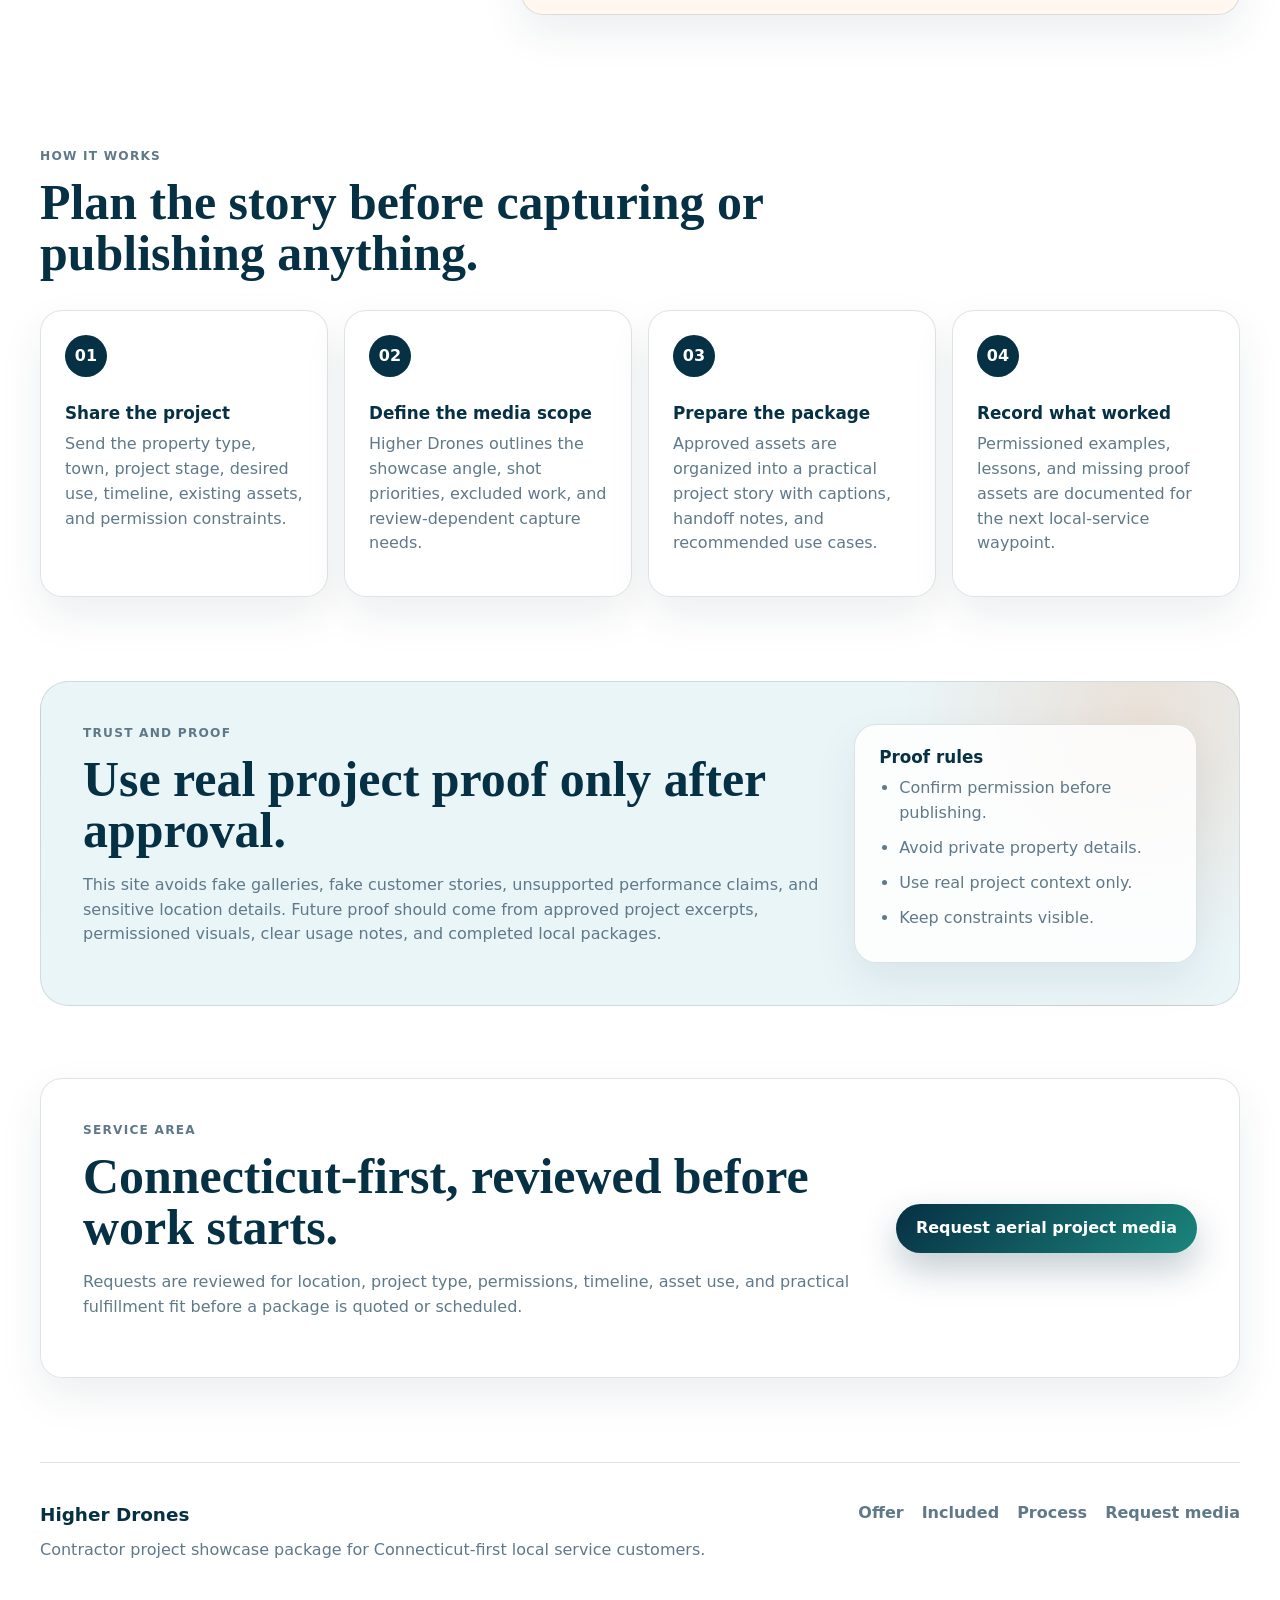
==== commit 59816787: "feat(site): polish frontend accessibility and metadata" ====
--- a/index.html
+++ b/index.html
@@ -5,9 +5,16 @@
   <meta name="viewport" content="width=device-width, initial-scale=1">
   <title>Higher Drones | Contractor Project Showcase Media</title>
   <meta name="description" content="Higher Drones offers Connecticut-first contractor project showcase packages with conservative aerial media language and review-dependent scope.">
+  <meta name="theme-color" content="#063044">
+  <meta property="og:type" content="website">
+  <meta property="og:title" content="Higher Drones | Contractor Project Showcase Media">
+  <meta property="og:description" content="Higher Drones offers Connecticut-first contractor project showcase packages with conservative aerial media language and review-dependent scope.">
+  <meta name="twitter:card" content="summary">
+  <meta property="og:url" content="https://higherdrones.io/">
   <link rel="stylesheet" href="style.css">
 </head>
 <body>
+  <a class="skip-link" href="#top">Skip to main content</a>
   <header class="site-header" aria-label="Site header">
     <a class="brand" href="#top" aria-label="Higher Drones home">
       <span class="brand-mark" aria-hidden="true">
--- a/style.css
+++ b/style.css
@@ -606,3 +606,38 @@
     flex-direction: column;
   }
 }
+
+.skip-link {
+  position: fixed;
+  left: 18px;
+  top: 14px;
+  z-index: 1000;
+  transform: translateY(-140%);
+  padding: 10px 14px;
+  color: #ffffff;
+  background: #111827;
+  border-radius: 10px;
+  font-weight: 850;
+  text-decoration: none;
+  box-shadow: 0 12px 28px rgba(0, 0, 0, 0.22);
+}
+
+.skip-link:focus {
+  transform: translateY(0);
+}
+
+:focus-visible {
+  outline: 3px solid currentColor;
+  outline-offset: 4px;
+}
+
+@media (prefers-reduced-motion: reduce) {
+  *,
+  *::before,
+  *::after {
+    scroll-behavior: auto !important;
+    transition-duration: 0.01ms !important;
+    animation-duration: 0.01ms !important;
+    animation-iteration-count: 1 !important;
+  }
+}
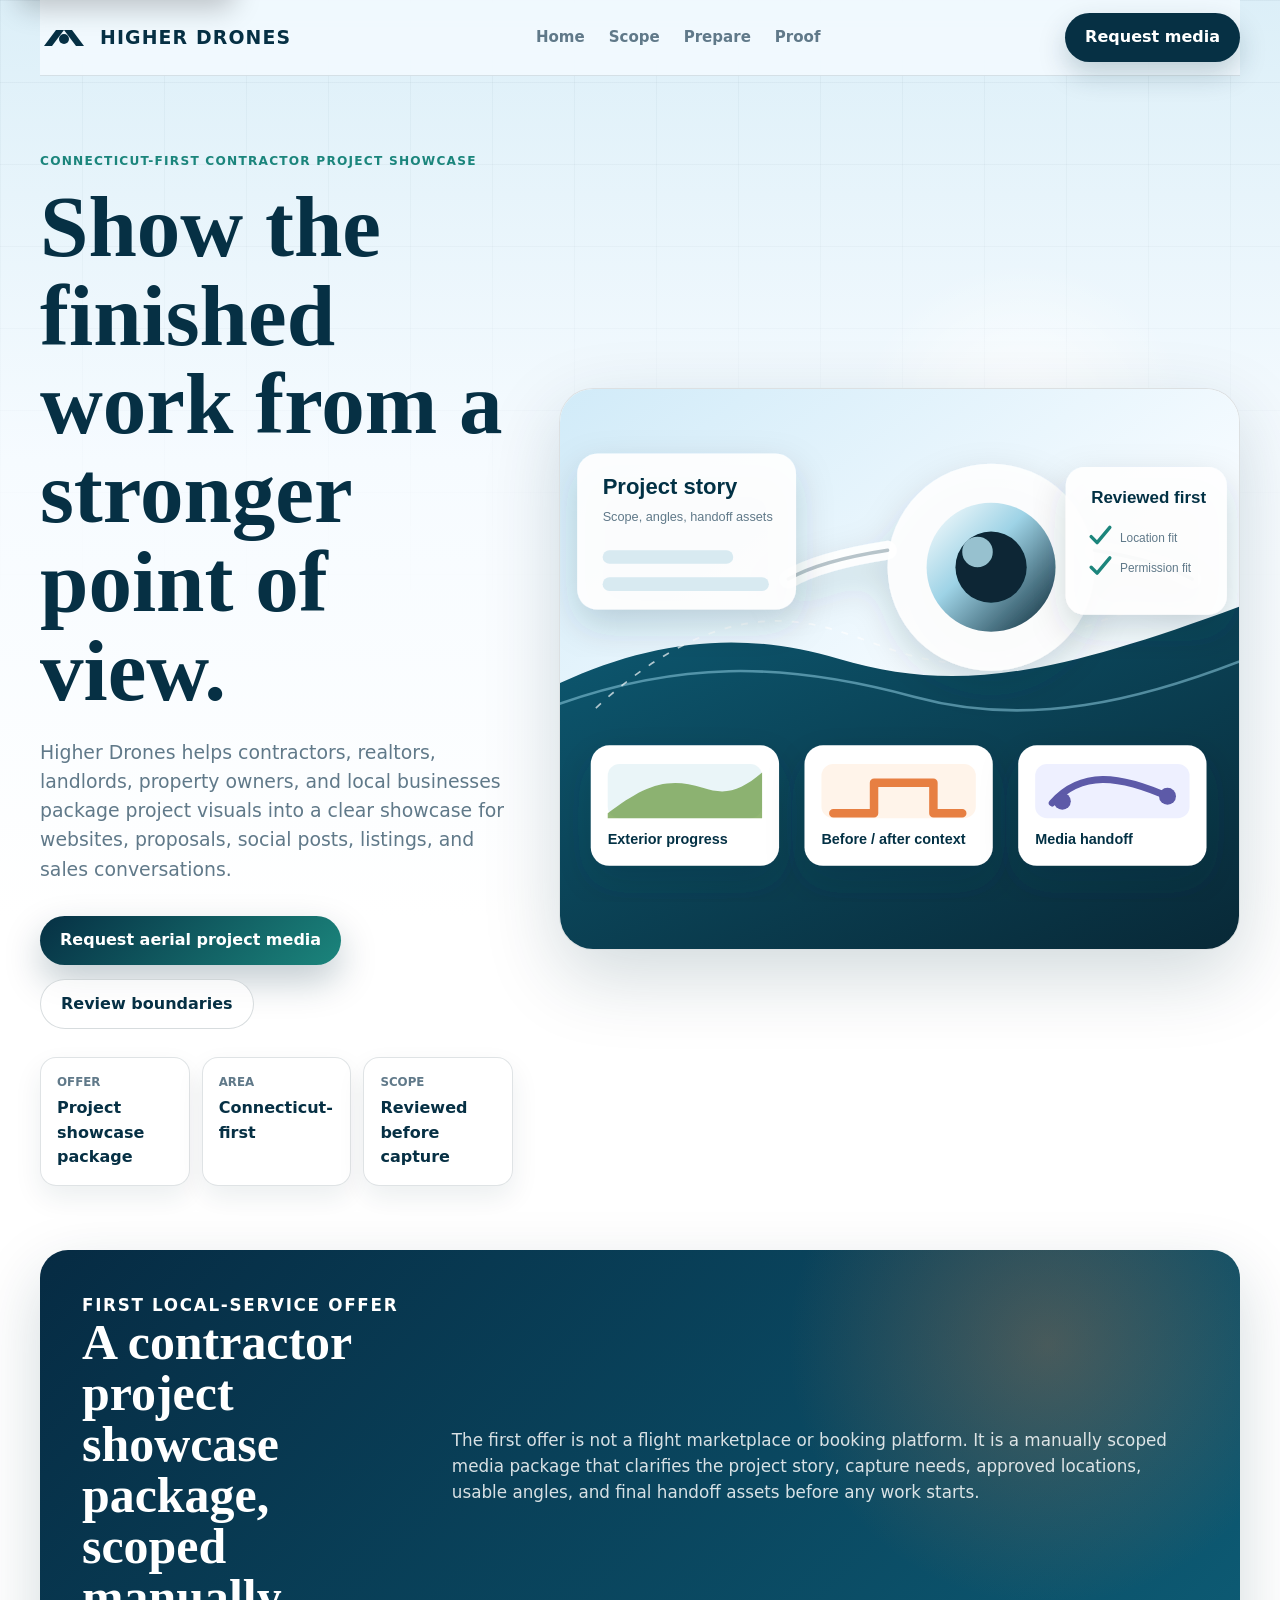
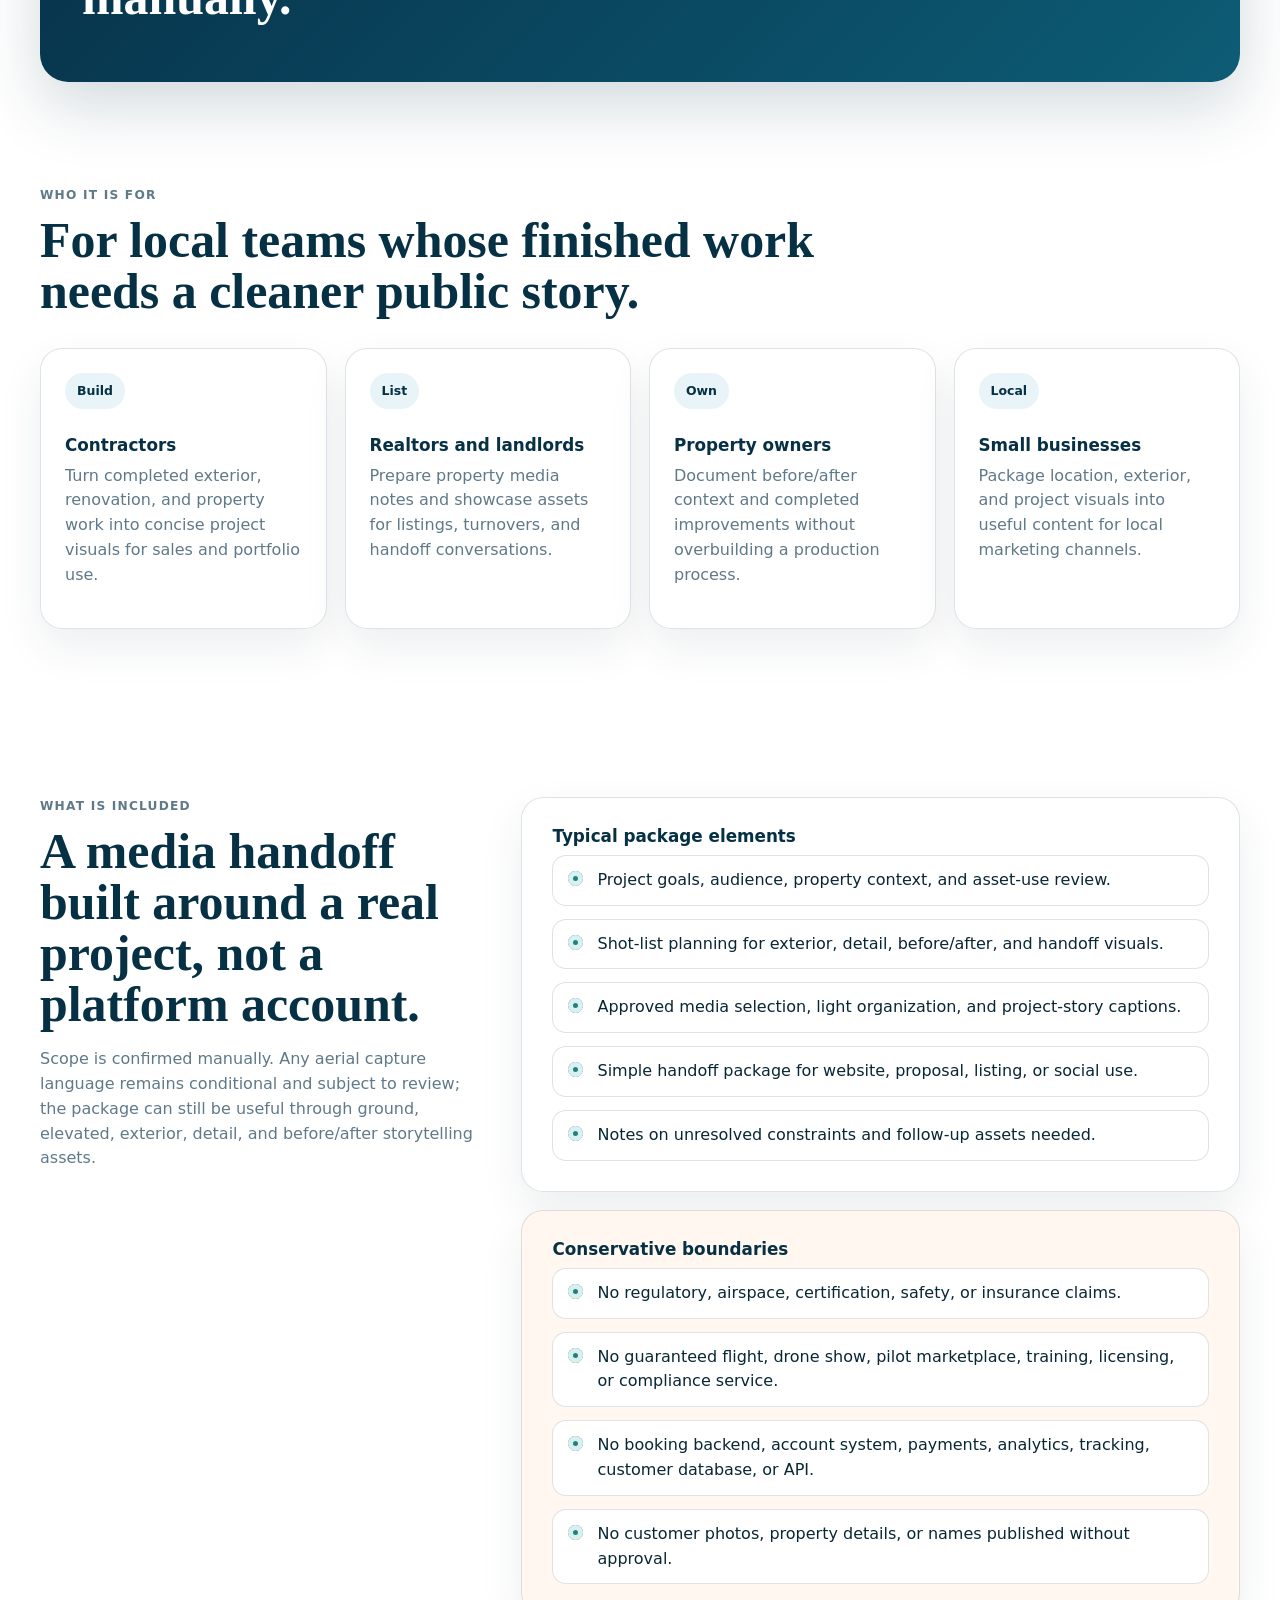
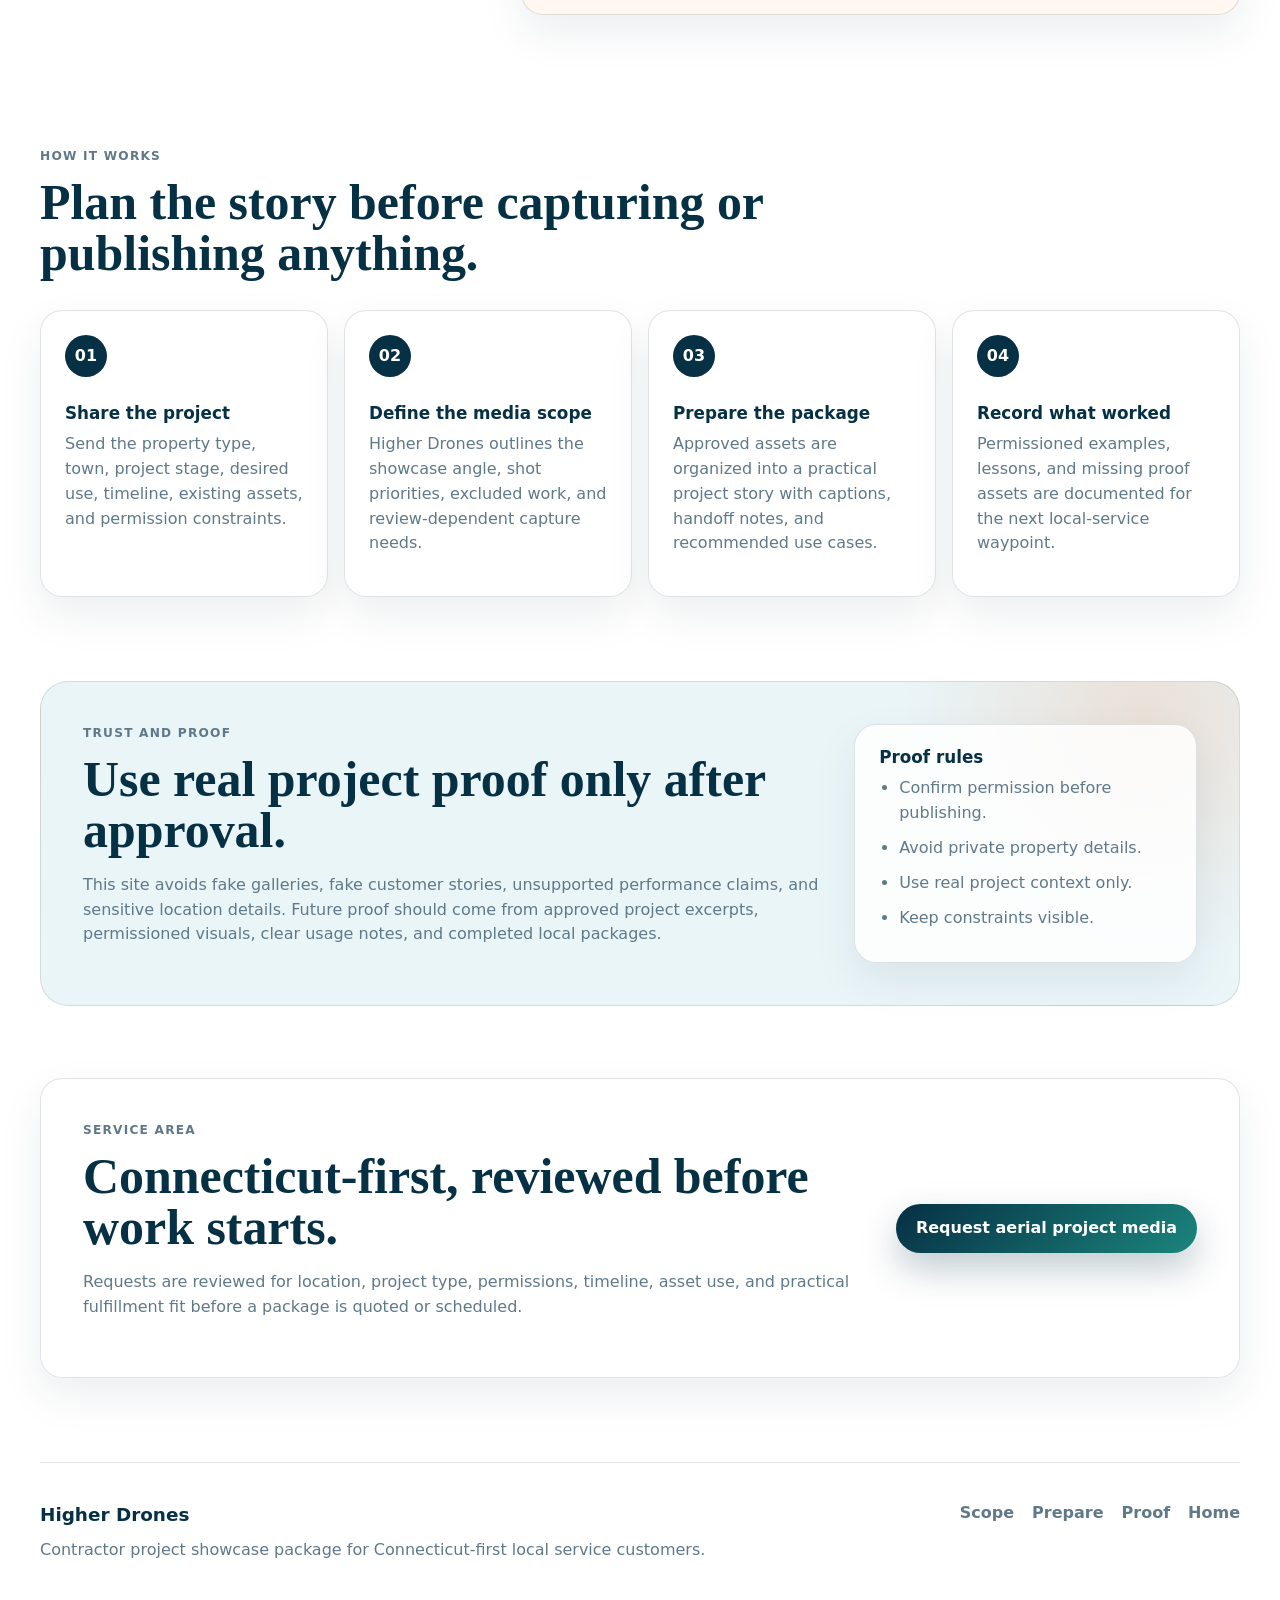
==== commit 1f50d8eb: "feat(site): add customer resource pages" ====
--- a/index.html
+++ b/index.html
@@ -26,10 +26,10 @@
       <span>Higher Drones</span>
     </a>
     <nav class="site-nav" aria-label="Primary navigation">
-      <a href="#offer">Offer</a>
-      <a href="#included">Included</a>
-      <a href="#process">Process</a>
-      <a href="#area">Area</a>
+      <a href="index.html">Home</a>
+      <a href="scope.html">Scope</a>
+      <a href="prepare.html">Prepare</a>
+      <a href="proof.html">Proof</a>
     </nav>
     <a class="nav-cta" href="mailto:hello@higherdrones.io?subject=Request%20aerial%20project%20media">Request media</a>
   </header>
@@ -192,10 +192,10 @@
       <p>Contractor project showcase package for Connecticut-first local service customers.</p>
     </div>
     <div class="footer-links" aria-label="Footer links">
-      <a href="#offer">Offer</a>
-      <a href="#included">Included</a>
-      <a href="#process">Process</a>
-      <a href="mailto:hello@higherdrones.io?subject=Request%20aerial%20project%20media">Request media</a>
+      <a href="scope.html">Scope</a>
+      <a href="prepare.html">Prepare</a>
+      <a href="proof.html">Proof</a>
+      <a href="index.html">Home</a>
     </div>
   </footer>
 </body>
--- a/style.css
+++ b/style.css
@@ -640,4 +640,13 @@
     animation-duration: 0.01ms !important;
     animation-iteration-count: 1 !important;
   }
-}+}
+.page-hero { max-width: 940px; padding: 88px 0 52px; }
+.page-hero > p:not(.eyebrow) { max-width: 760px; color: var(--muted, #667085); font-size: 1.14rem; }
+.cta-row { display: flex; flex-wrap: wrap; gap: 14px; margin-top: 28px; }
+.resource-section { display: grid; grid-template-columns: repeat(3, minmax(0, 1fr)); gap: 20px; padding: 28px 0 78px; }
+.resource-card { padding: 30px; background: var(--panel, #ffffff); border: 1px solid var(--line, rgba(17, 24, 39, 0.14)); border-radius: 20px; box-shadow: 0 18px 44px rgba(17, 24, 39, 0.08); }
+.resource-card p { color: var(--muted, #667085); }
+.resource-band { display: grid; grid-template-columns: 1fr auto; gap: 28px; align-items: center; margin: 0 0 84px; padding: 34px; background: var(--paper, #f6f1e9); border: 1px solid var(--line, rgba(17, 24, 39, 0.14)); border-radius: 22px; }
+.resource-band p { color: var(--muted, #667085); }
+@media (max-width: 900px) { .resource-section, .resource-band { grid-template-columns: 1fr; } .resource-card, .resource-band { padding: 24px; } }
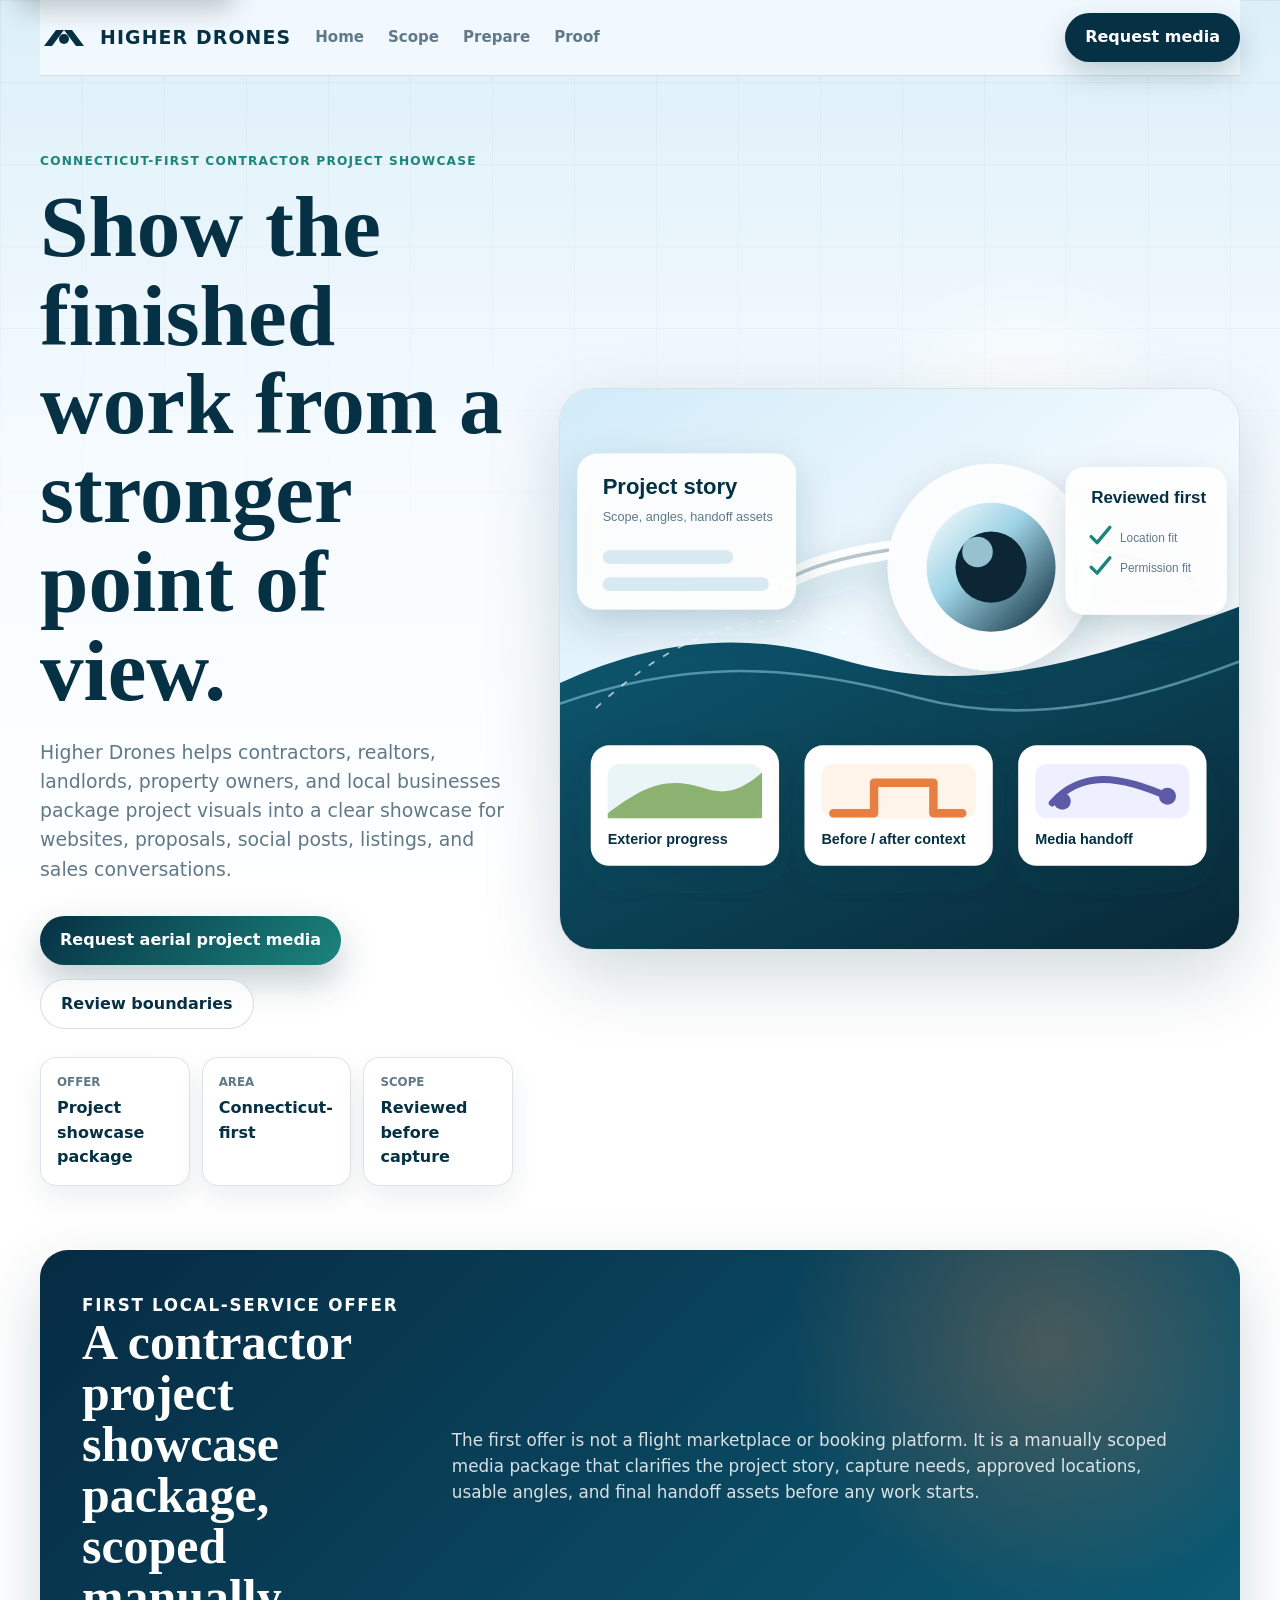
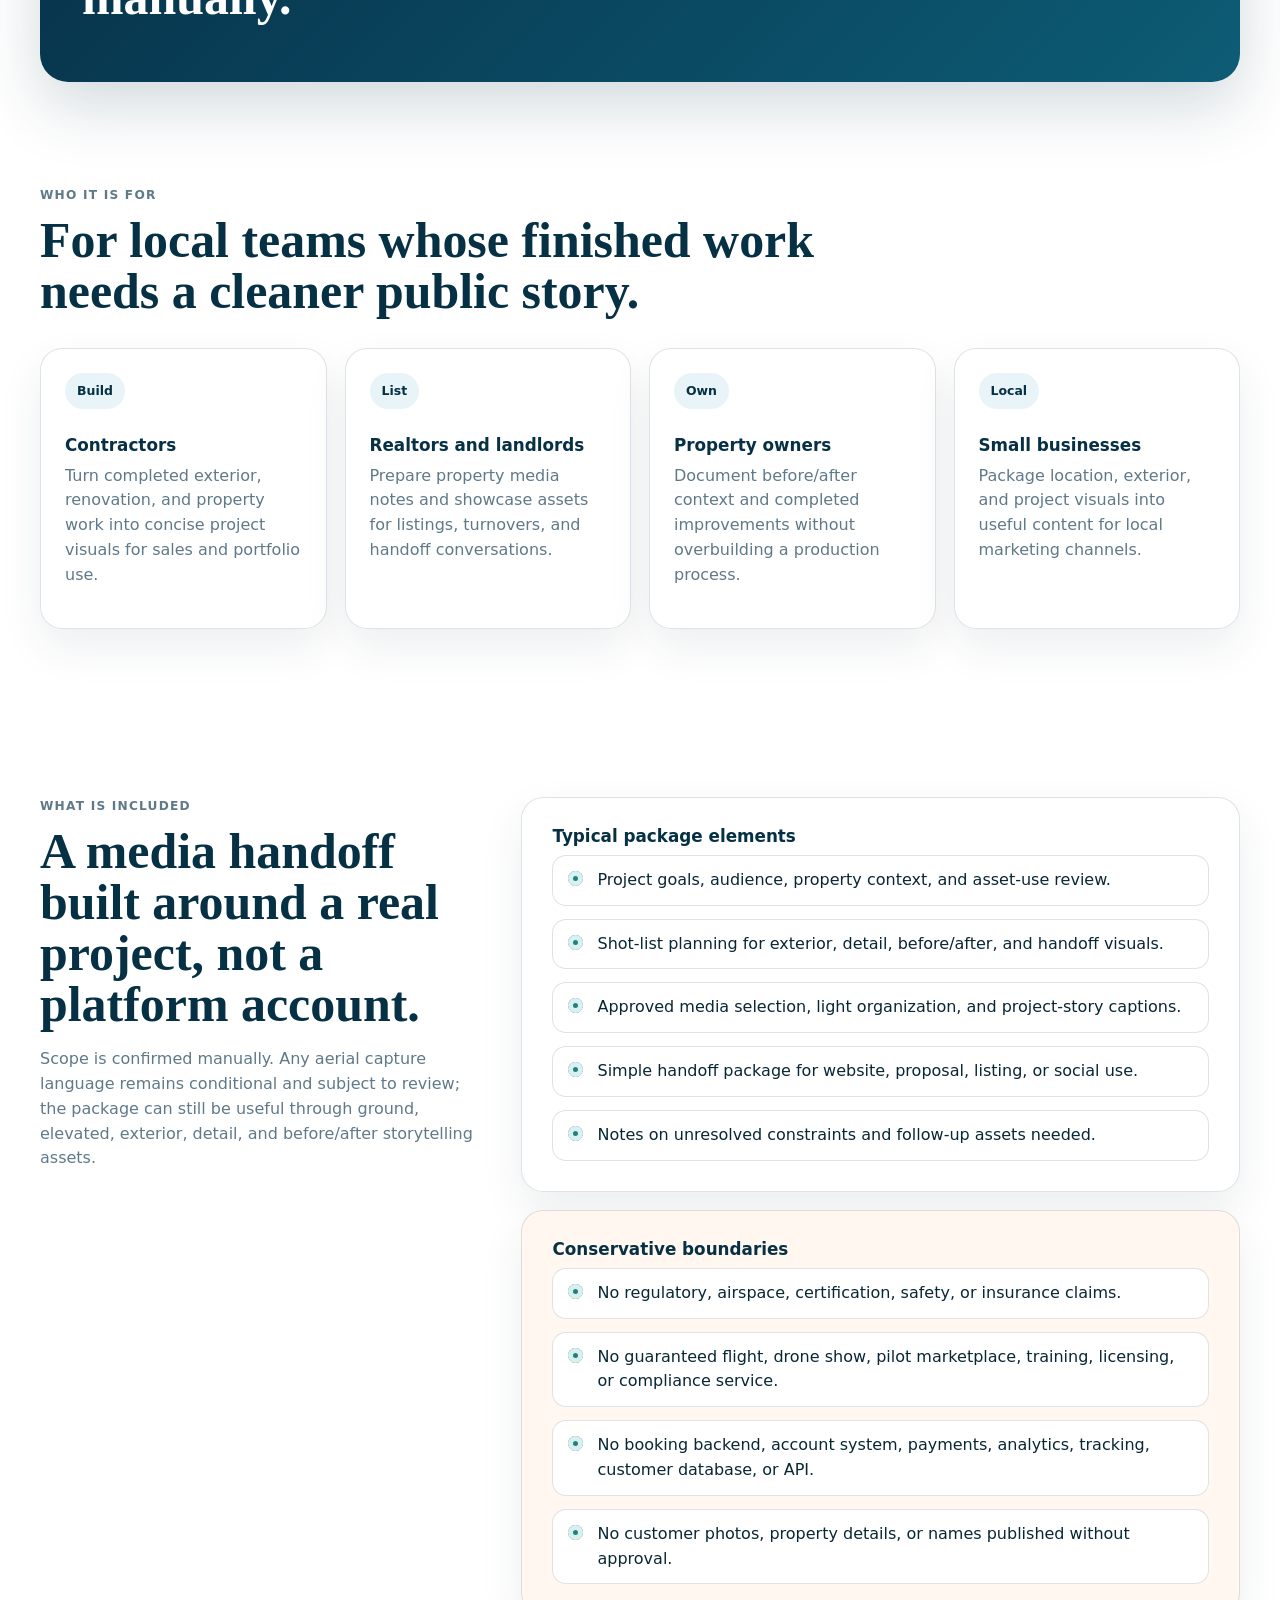
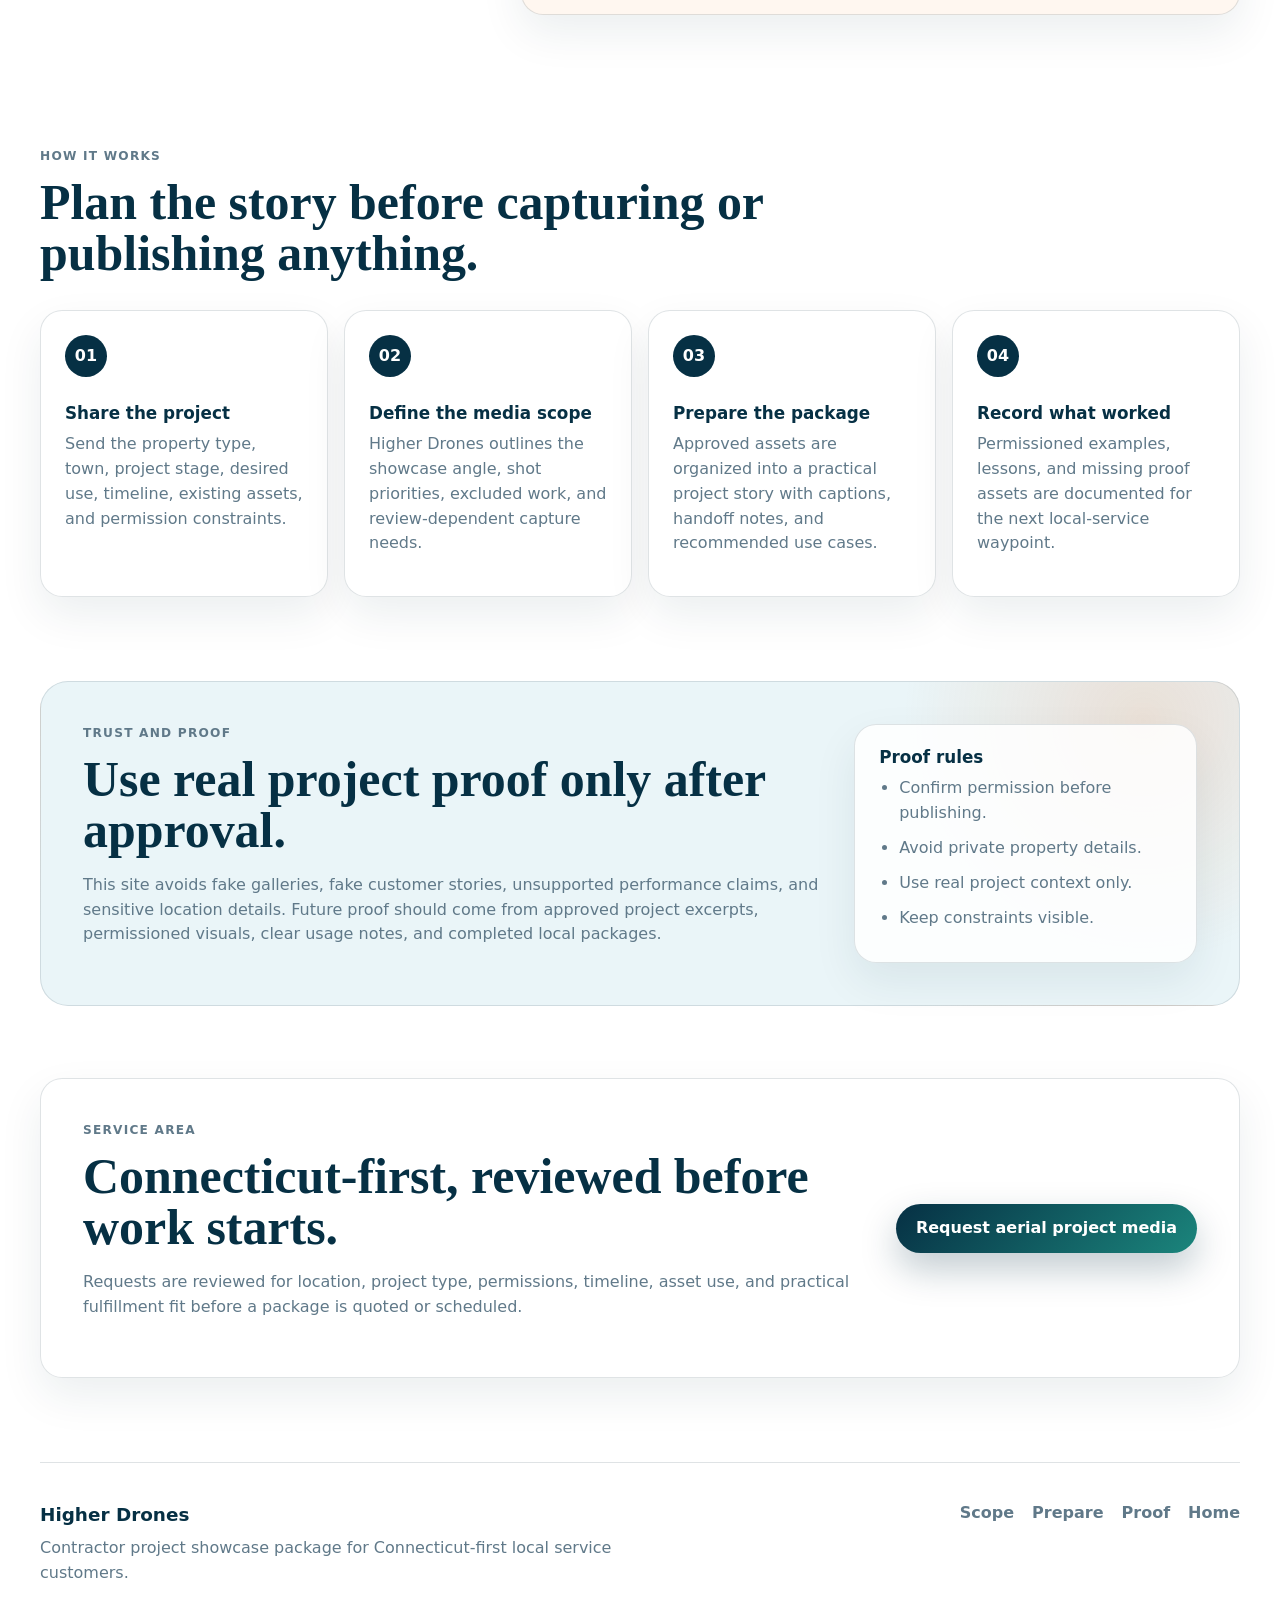
==== commit 2a0eb756: "fix(site): normalize header and footer layout" ====
--- a/index.html
+++ b/index.html
@@ -16,7 +16,7 @@
 <body>
   <a class="skip-link" href="#top">Skip to main content</a>
   <header class="site-header" aria-label="Site header">
-    <a class="brand" href="#top" aria-label="Higher Drones home">
+    <a class="brand" href="index.html" aria-label="Higher Drones home">
       <span class="brand-mark" aria-hidden="true">
         <svg viewBox="0 0 48 24" role="img" focusable="false">
           <path d="M24 4 12 20H4l12-16h8Zm0 0 12 16h8L32 4h-8Z"/>
@@ -185,10 +185,9 @@
       <a class="button primary" href="mailto:hello@higherdrones.io?subject=Request%20aerial%20project%20media">Request aerial project media</a>
     </section>
   </main>
-
   <footer class="site-footer">
     <div>
-      <a class="footer-brand" href="#top">Higher Drones</a>
+      <a class="footer-brand" href="index.html">Higher Drones</a>
       <p>Contractor project showcase package for Connecticut-first local service customers.</p>
     </div>
     <div class="footer-links" aria-label="Footer links">
--- a/style.css
+++ b/style.css
@@ -650,3 +650,112 @@
 .resource-band { display: grid; grid-template-columns: 1fr auto; gap: 28px; align-items: center; margin: 0 0 84px; padding: 34px; background: var(--paper, #f6f1e9); border: 1px solid var(--line, rgba(17, 24, 39, 0.14)); border-radius: 22px; }
 .resource-band p { color: var(--muted, #667085); }
 @media (max-width: 900px) { .resource-section, .resource-band { grid-template-columns: 1fr; } .resource-card, .resource-band { padding: 24px; } }
+
+.resource-section-wide { grid-template-columns: repeat(2, minmax(0, 1fr)); }
+.resource-card ul { display: grid; gap: 10px; margin: 16px 0 0; padding-left: 20px; color: var(--muted, #667085); }
+.resource-card li { line-height: 1.55; }
+.resource-card h2 { margin-bottom: 8px; }
+@media (max-width: 900px) { .resource-section-wide { grid-template-columns: 1fr; } }
+
+/* Header/footer resilience pass: keeps navigation readable across generated resource pages. */
+.site-header {
+  isolation: isolate;
+}
+
+.brand {
+  flex: 0 0 auto;
+  min-width: 0;
+}
+
+.site-nav {
+  flex: 1 1 auto;
+  min-width: 0;
+  flex-wrap: wrap;
+  row-gap: 8px;
+}
+
+.site-nav a {
+  white-space: nowrap;
+}
+
+.nav-cta {
+  flex: 0 0 auto;
+  max-width: 100%;
+  white-space: nowrap;
+}
+
+.site-footer {
+  align-items: flex-start;
+  gap: 24px;
+}
+
+.site-footer > div:first-child {
+  min-width: 0;
+  max-width: 620px;
+}
+
+.footer-links {
+  row-gap: 10px;
+  text-align: right;
+}
+
+.footer-brand {
+  display: inline-flex;
+  margin-bottom: 6px;
+}
+
+@media (max-width: 860px) {
+  .site-header {
+    align-items: flex-start;
+    flex-wrap: wrap;
+    gap: 12px 18px;
+    padding-bottom: 14px;
+  }
+
+  .brand {
+    order: 1;
+  }
+
+  .nav-cta {
+    order: 2;
+    margin-left: auto;
+  }
+
+  .site-nav {
+    order: 3;
+    flex-basis: 100%;
+    justify-content: flex-start;
+    overflow-x: auto;
+    padding: 2px 0 6px;
+    -webkit-overflow-scrolling: touch;
+  }
+}
+
+@media (max-width: 560px) {
+  .site-header {
+    gap: 12px;
+  }
+
+  .brand,
+  .nav-cta {
+    width: 100%;
+  }
+
+  .nav-cta {
+    margin-left: 0;
+  }
+
+  .site-nav {
+    gap: 10px 14px;
+  }
+
+  .site-footer {
+    flex-direction: column;
+  }
+
+  .footer-links {
+    justify-content: flex-start;
+    text-align: left;
+    width: 100%;
+  }
+}
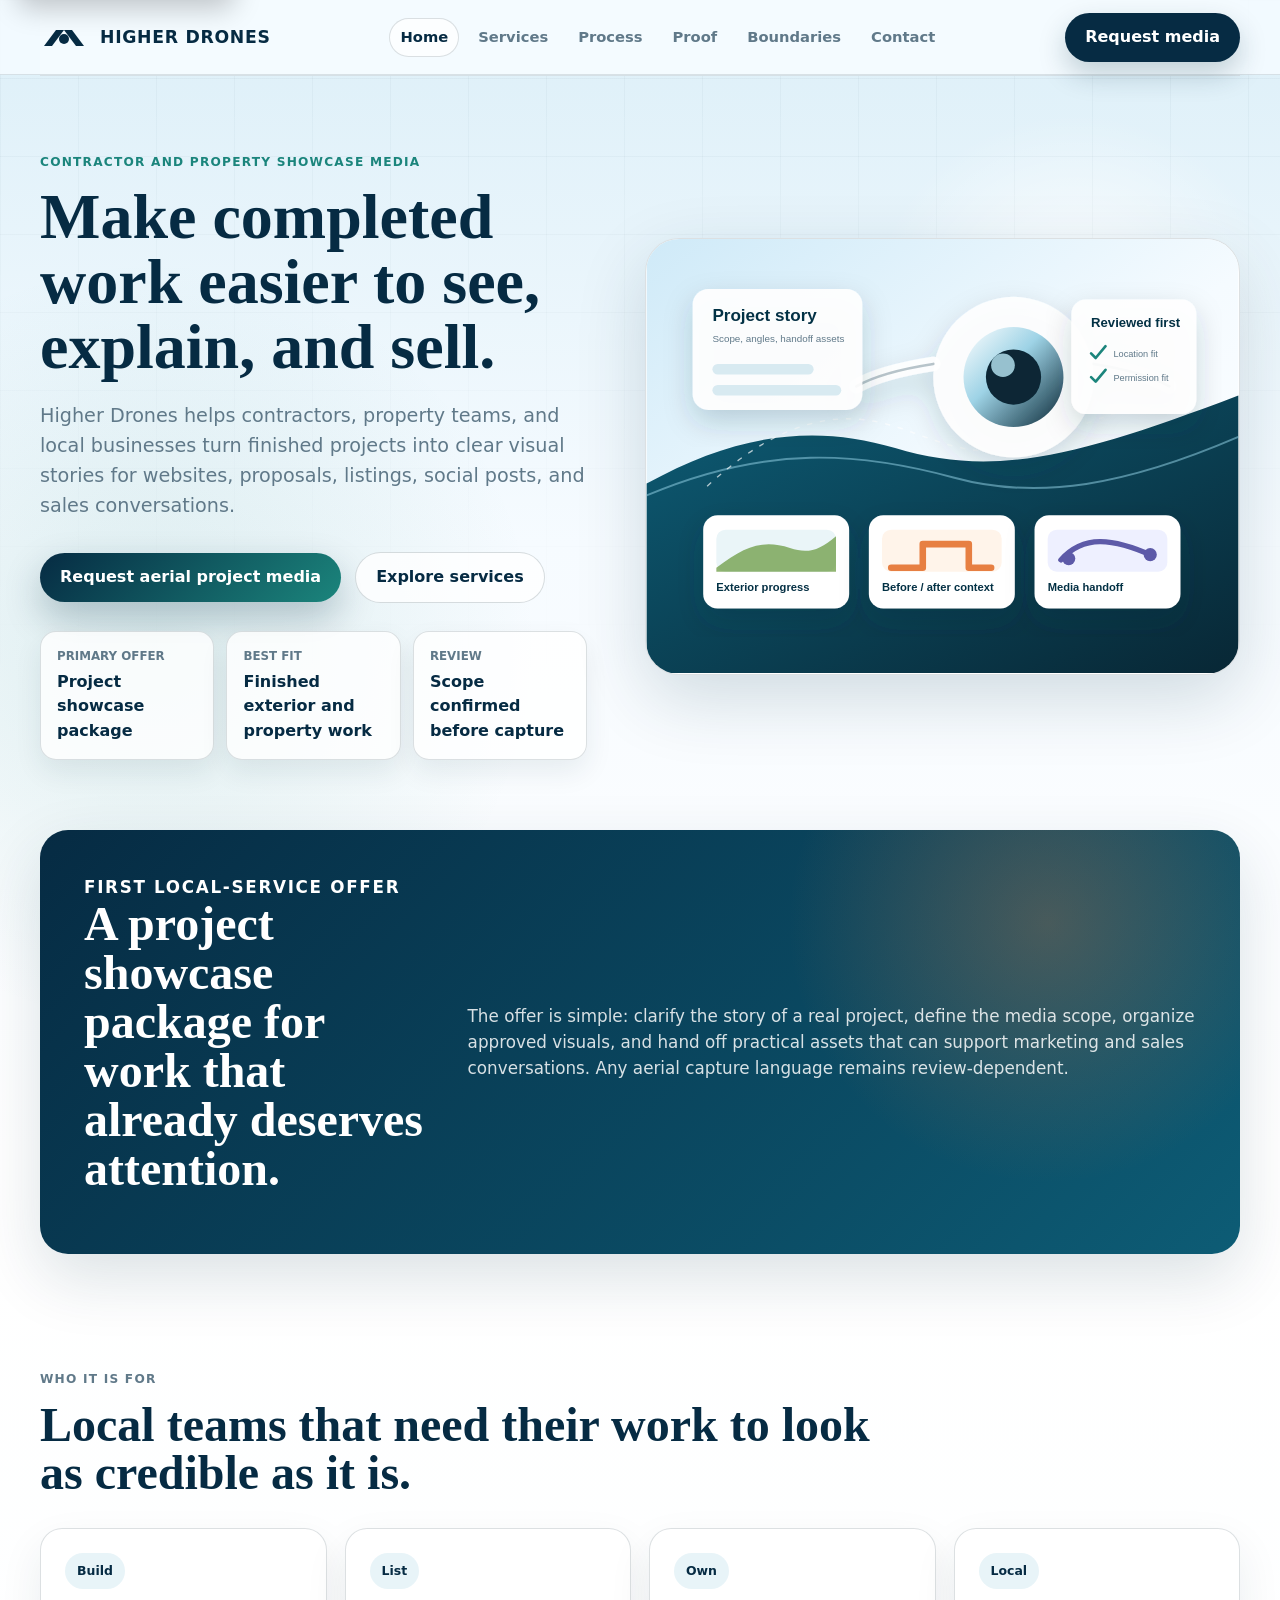
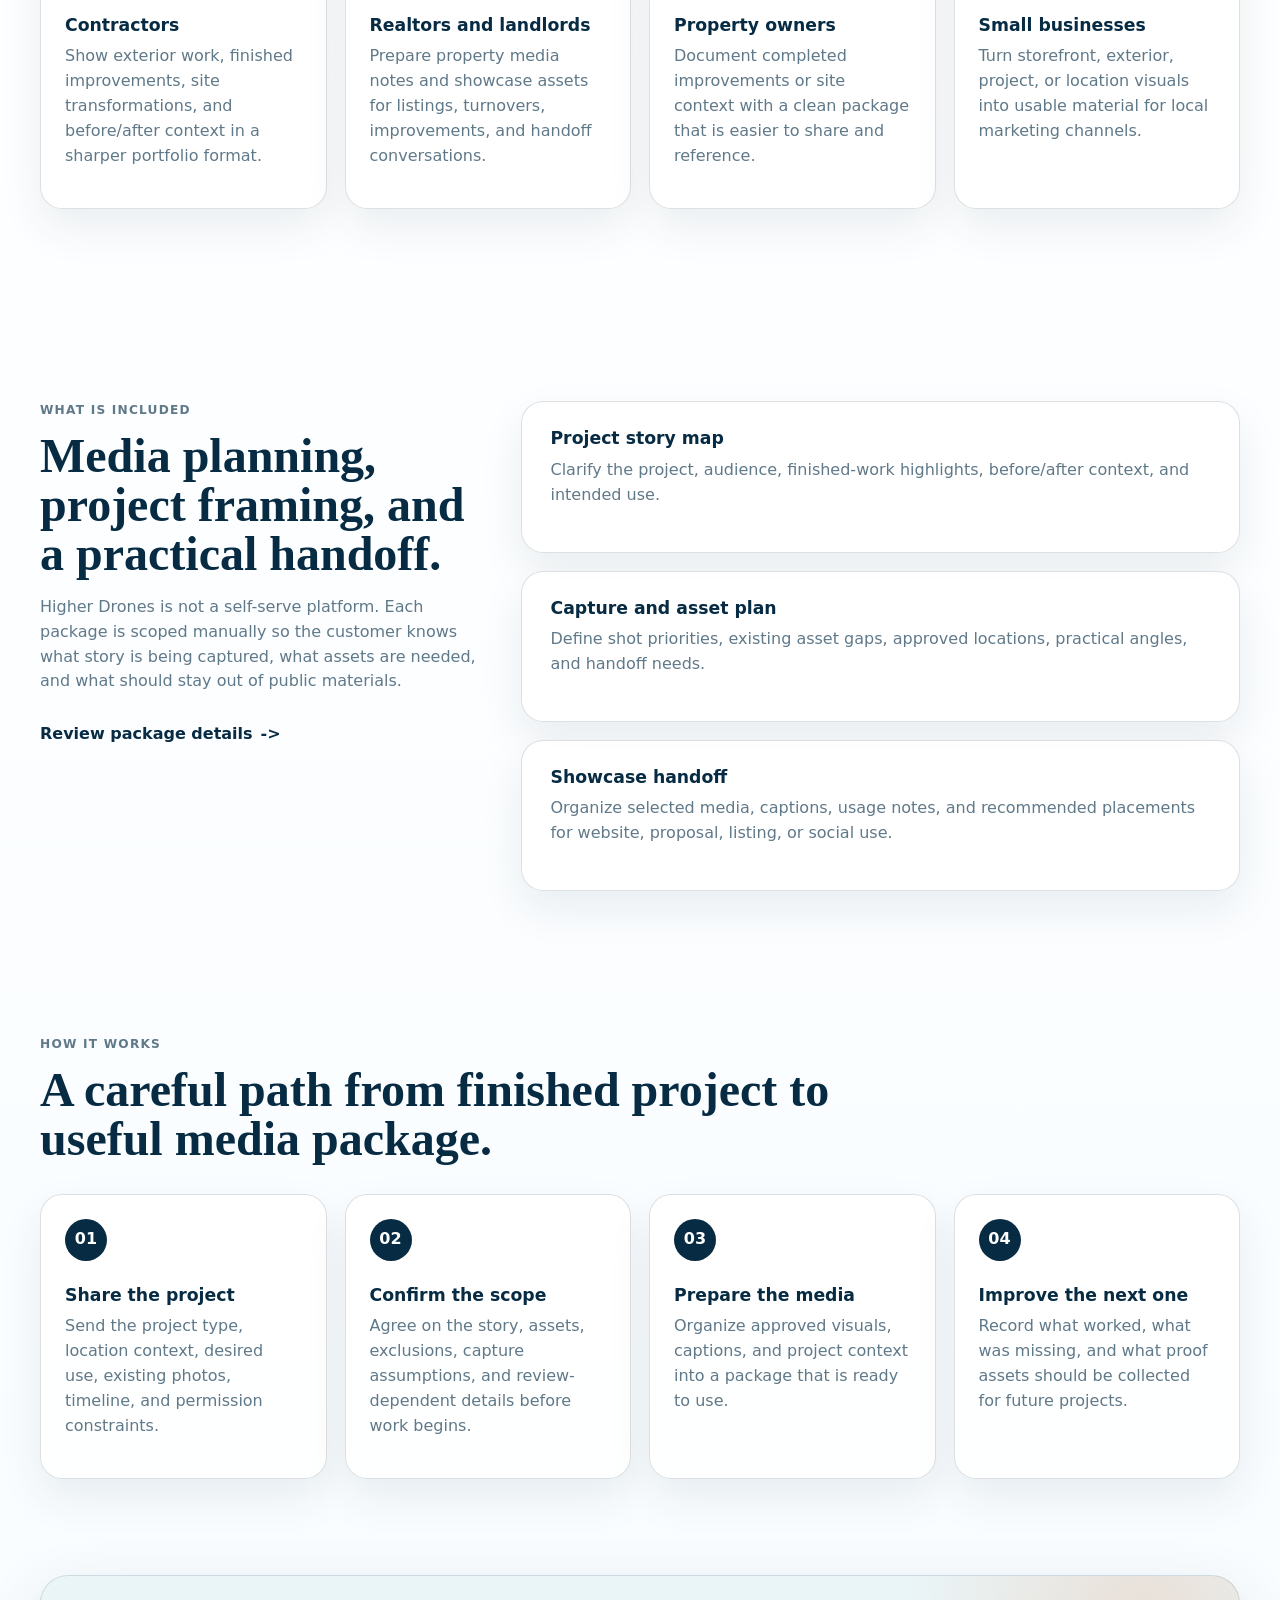
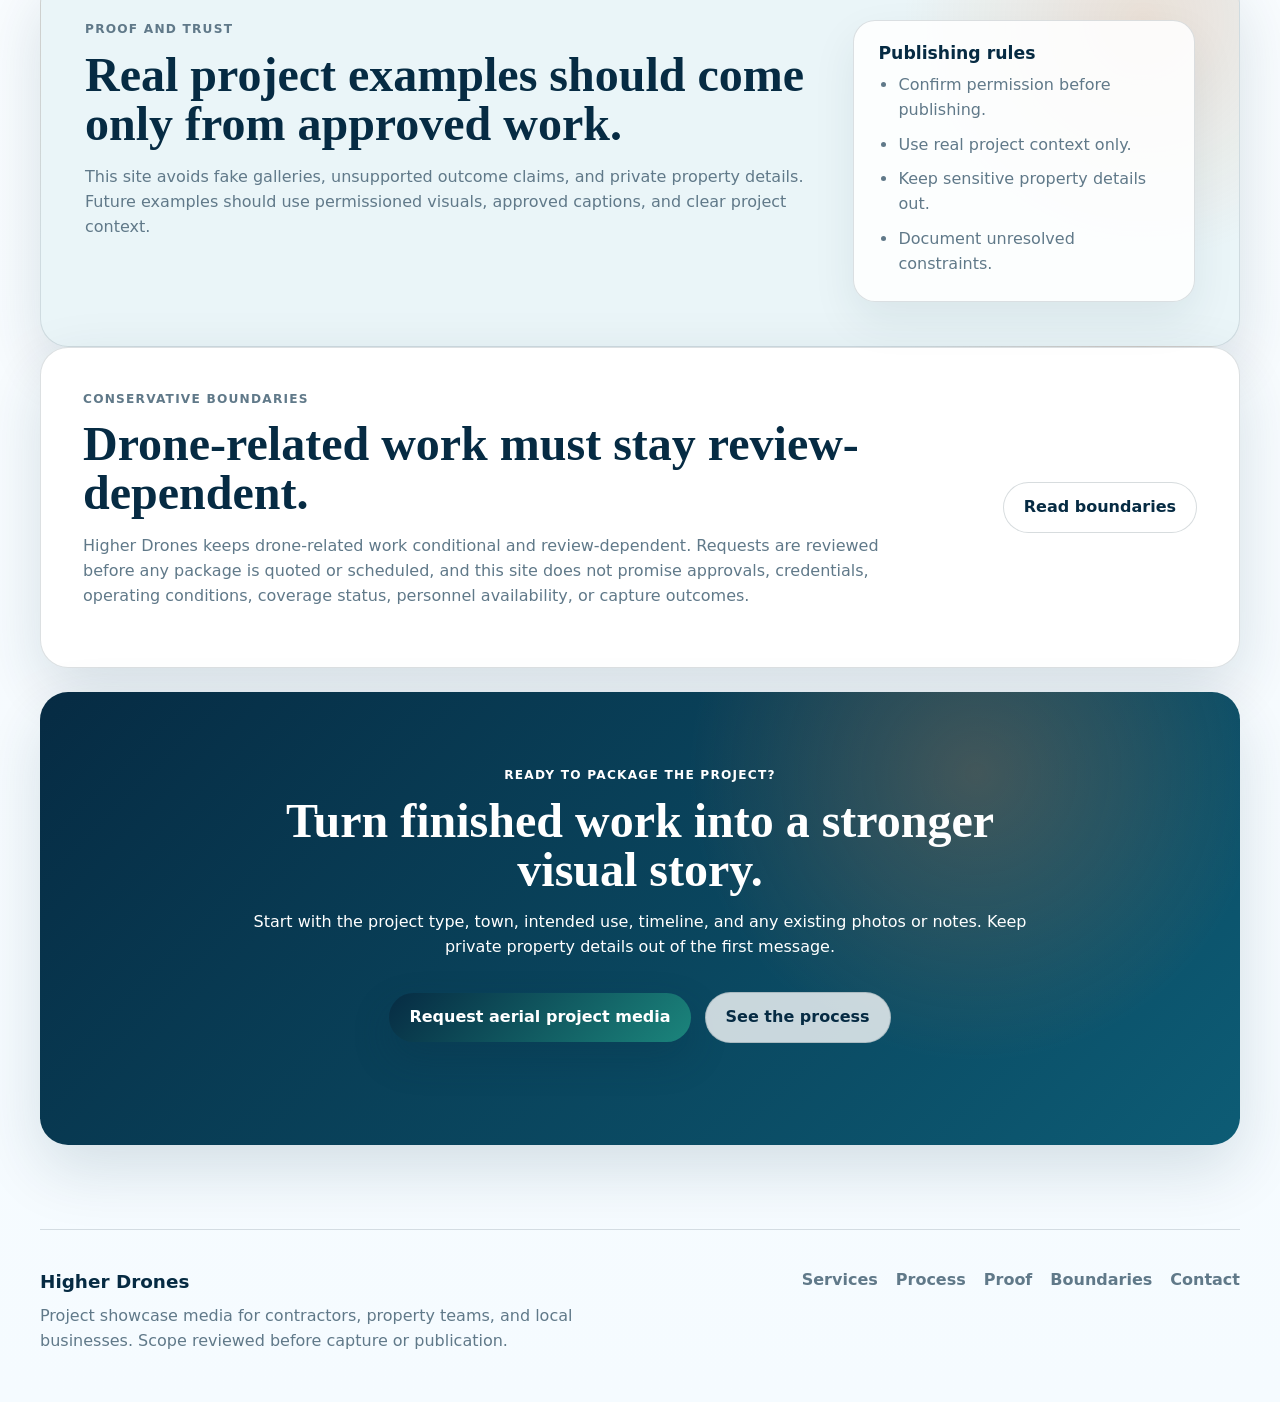
==== commit 40a2c5d9: "feat(site): refine Higher Drones showcase website" ====
--- a/index.html
+++ b/index.html
@@ -3,199 +3,154 @@
 <head>
   <meta charset="utf-8">
   <meta name="viewport" content="width=device-width, initial-scale=1">
-  <title>Higher Drones | Contractor Project Showcase Media</title>
-  <meta name="description" content="Higher Drones offers Connecticut-first contractor project showcase packages with conservative aerial media language and review-dependent scope.">
-  <meta name="theme-color" content="#063044">
+  <title>Higher Drones | Project Showcase Media for Contractors and Properties</title>
+  <meta name="description" content="Higher Drones helps contractors, property teams, and local businesses turn completed work into clear project showcase media, scoped carefully before capture or publication.">
+  <meta name="theme-color" content="#062b43">
   <meta property="og:type" content="website">
-  <meta property="og:title" content="Higher Drones | Contractor Project Showcase Media">
-  <meta property="og:description" content="Higher Drones offers Connecticut-first contractor project showcase packages with conservative aerial media language and review-dependent scope.">
+  <meta property="og:title" content="Higher Drones | Project Showcase Media">
+  <meta property="og:description" content="Project showcase media for contractors, property teams, and local businesses, scoped carefully before capture or publication.">
+  <meta property="og:url" content="https://higherdrones.io/">
   <meta name="twitter:card" content="summary">
-  <meta property="og:url" content="https://higherdrones.io/">
   <link rel="stylesheet" href="style.css">
 </head>
 <body>
-  <a class="skip-link" href="#top">Skip to main content</a>
+  <a class="skip-link" href="#main">Skip to main content</a>
   <header class="site-header" aria-label="Site header">
     <a class="brand" href="index.html" aria-label="Higher Drones home">
       <span class="brand-mark" aria-hidden="true">
-        <svg viewBox="0 0 48 24" role="img" focusable="false">
-          <path d="M24 4 12 20H4l12-16h8Zm0 0 12 16h8L32 4h-8Z"/>
-          <circle cx="24" cy="13" r="5"/>
-        </svg>
+        <svg viewBox="0 0 48 24" focusable="false"><path d="M24 4 12 20H4l12-16h8Zm0 0 12 16h8L32 4h-8Z"/><circle cx="24" cy="13" r="5"/></svg>
       </span>
       <span>Higher Drones</span>
     </a>
     <nav class="site-nav" aria-label="Primary navigation">
-      <a href="index.html">Home</a>
-      <a href="scope.html">Scope</a>
-      <a href="prepare.html">Prepare</a>
+      <a href="index.html" aria-current="page">Home</a>
+      <a href="services.html">Services</a>
+      <a href="process.html">Process</a>
       <a href="proof.html">Proof</a>
+      <a href="boundaries.html">Boundaries</a>
+      <a href="contact.html">Contact</a>
     </nav>
-    <a class="nav-cta" href="mailto:hello@higherdrones.io?subject=Request%20aerial%20project%20media">Request media</a>
+    <a class="nav-cta" href="contact.html">Request media</a>
   </header>
 
-  <main id="top">
+  <main id="main">
     <section class="hero" aria-labelledby="hero-title">
       <div class="hero-copy">
-        <p class="eyebrow">Connecticut-first contractor project showcase</p>
-        <h1 id="hero-title">Show the finished work from a stronger point of view.</h1>
-        <p class="hero-text">Higher Drones helps contractors, realtors, landlords, property owners, and local businesses package project visuals into a clear showcase for websites, proposals, social posts, listings, and sales conversations.</p>
+        <p class="eyebrow">Contractor and property showcase media</p>
+        <h1 id="hero-title">Make completed work easier to see, explain, and sell.</h1>
+        <p class="hero-text">Higher Drones helps contractors, property teams, and local businesses turn finished projects into clear visual stories for websites, proposals, listings, social posts, and sales conversations.</p>
         <div class="hero-actions">
-          <a class="button primary" href="mailto:hello@higherdrones.io?subject=Request%20aerial%20project%20media">Request aerial project media</a>
-          <a class="button secondary" href="#boundaries">Review boundaries</a>
+          <a class="button primary" href="contact.html">Request aerial project media</a>
+          <a class="button secondary" href="services.html">Explore services</a>
         </div>
-        <dl class="flight-notes" aria-label="Service summary">
-          <div>
-            <dt>Offer</dt>
-            <dd>Project showcase package</dd>
-          </div>
-          <div>
-            <dt>Area</dt>
-            <dd>Connecticut-first</dd>
-          </div>
-          <div>
-            <dt>Scope</dt>
-            <dd>Reviewed before capture</dd>
-          </div>
+        <dl class="service-summary" aria-label="Service summary">
+          <div><dt>Primary offer</dt><dd>Project showcase package</dd></div>
+          <div><dt>Best fit</dt><dd>Finished exterior and property work</dd></div>
+          <div><dt>Review</dt><dd>Scope confirmed before capture</dd></div>
         </dl>
       </div>
-      <div class="hero-visual" aria-label="Aerial project showcase visual">
-        <img src="assets/higher-drones-showcase.svg" alt="A cinematic project showcase board with aerial-style framing, site cards, and media handoff notes">
+      <div class="hero-visual" aria-label="Project showcase preview">
+        <img src="assets/higher-drones-showcase.svg" alt="Illustrated project showcase board with aerial-style framing, site cards, and media handoff notes">
       </div>
     </section>
 
-    <section id="offer" class="offer-band" aria-labelledby="offer-title">
+    <section class="offer-band" aria-labelledby="offer-title">
       <div>
         <p class="eyebrow">First local-service offer</p>
-        <h2 id="offer-title">A contractor project showcase package, scoped manually.</h2>
+        <h2 id="offer-title">A project showcase package for work that already deserves attention.</h2>
       </div>
-      <p>The first offer is not a flight marketplace or booking platform. It is a manually scoped media package that clarifies the project story, capture needs, approved locations, usable angles, and final handoff assets before any work starts.</p>
+      <p>The offer is simple: clarify the story of a real project, define the media scope, organize approved visuals, and hand off practical assets that can support marketing and sales conversations. Any aerial capture language remains review-dependent.</p>
     </section>
 
-    <section class="section audience-section" aria-labelledby="audience-title">
+    <section class="section" aria-labelledby="fit-title">
       <div class="section-heading">
         <p class="eyebrow">Who it is for</p>
-        <h2 id="audience-title">For local teams whose finished work needs a cleaner public story.</h2>
+        <h2 id="fit-title">Local teams that need their work to look as credible as it is.</h2>
       </div>
-      <div class="audience-grid">
-        <article>
-          <span>Build</span>
-          <h3>Contractors</h3>
-          <p>Turn completed exterior, renovation, and property work into concise project visuals for sales and portfolio use.</p>
-        </article>
-        <article>
-          <span>List</span>
-          <h3>Realtors and landlords</h3>
-          <p>Prepare property media notes and showcase assets for listings, turnovers, and handoff conversations.</p>
-        </article>
-        <article>
-          <span>Own</span>
-          <h3>Property owners</h3>
-          <p>Document before/after context and completed improvements without overbuilding a production process.</p>
-        </article>
-        <article>
-          <span>Local</span>
-          <h3>Small businesses</h3>
-          <p>Package location, exterior, and project visuals into useful content for local marketing channels.</p>
-        </article>
+      <div class="card-grid four">
+        <article><span>Build</span><h3>Contractors</h3><p>Show exterior work, finished improvements, site transformations, and before/after context in a sharper portfolio format.</p></article>
+        <article><span>List</span><h3>Realtors and landlords</h3><p>Prepare property media notes and showcase assets for listings, turnovers, improvements, and handoff conversations.</p></article>
+        <article><span>Own</span><h3>Property owners</h3><p>Document completed improvements or site context with a clean package that is easier to share and reference.</p></article>
+        <article><span>Local</span><h3>Small businesses</h3><p>Turn storefront, exterior, project, or location visuals into usable material for local marketing channels.</p></article>
       </div>
     </section>
 
-    <section id="included" class="section included-section" aria-labelledby="included-title">
-      <div class="included-copy">
+    <section class="section split-section" aria-labelledby="included-title">
+      <div class="sticky-copy">
         <p class="eyebrow">What is included</p>
-        <h2 id="included-title">A media handoff built around a real project, not a platform account.</h2>
-        <p>Scope is confirmed manually. Any aerial capture language remains conditional and subject to review; the package can still be useful through ground, elevated, exterior, detail, and before/after storytelling assets.</p>
+        <h2 id="included-title">Media planning, project framing, and a practical handoff.</h2>
+        <p>Higher Drones is not a self-serve platform. Each package is scoped manually so the customer knows what story is being captured, what assets are needed, and what should stay out of public materials.</p>
+        <a class="text-link" href="services.html">Review package details</a>
       </div>
-      <div class="included-stack">
-        <article class="service-panel">
-          <h3>Typical package elements</h3>
-          <ul class="check-list">
-            <li>Project goals, audience, property context, and asset-use review.</li>
-            <li>Shot-list planning for exterior, detail, before/after, and handoff visuals.</li>
-            <li>Approved media selection, light organization, and project-story captions.</li>
-            <li>Simple handoff package for website, proposal, listing, or social use.</li>
-            <li>Notes on unresolved constraints and follow-up assets needed.</li>
-          </ul>
-        </article>
-        <article id="boundaries" class="service-panel caution">
-          <h3>Conservative boundaries</h3>
-          <ul class="check-list">
-            <li>No regulatory, airspace, certification, safety, or insurance claims.</li>
-            <li>No guaranteed flight, drone show, pilot marketplace, training, licensing, or compliance service.</li>
-            <li>No booking backend, account system, payments, analytics, tracking, customer database, or API.</li>
-            <li>No customer photos, property details, or names published without approval.</li>
-          </ul>
-        </article>
+      <div class="stacked-cards">
+        <article><h3>Project story map</h3><p>Clarify the project, audience, finished-work highlights, before/after context, and intended use.</p></article>
+        <article><h3>Capture and asset plan</h3><p>Define shot priorities, existing asset gaps, approved locations, practical angles, and handoff needs.</p></article>
+        <article><h3>Showcase handoff</h3><p>Organize selected media, captions, usage notes, and recommended placements for website, proposal, listing, or social use.</p></article>
       </div>
     </section>
 
-    <section id="process" class="section process-section" aria-labelledby="process-title">
+    <section class="section process-strip" aria-labelledby="process-title">
       <div class="section-heading">
         <p class="eyebrow">How it works</p>
-        <h2 id="process-title">Plan the story before capturing or publishing anything.</h2>
+        <h2 id="process-title">A careful path from finished project to useful media package.</h2>
       </div>
       <div class="process-grid">
-        <article>
-          <span>01</span>
-          <h3>Share the project</h3>
-          <p>Send the property type, town, project stage, desired use, timeline, existing assets, and permission constraints.</p>
-        </article>
-        <article>
-          <span>02</span>
-          <h3>Define the media scope</h3>
-          <p>Higher Drones outlines the showcase angle, shot priorities, excluded work, and review-dependent capture needs.</p>
-        </article>
-        <article>
-          <span>03</span>
-          <h3>Prepare the package</h3>
-          <p>Approved assets are organized into a practical project story with captions, handoff notes, and recommended use cases.</p>
-        </article>
-        <article>
-          <span>04</span>
-          <h3>Record what worked</h3>
-          <p>Permissioned examples, lessons, and missing proof assets are documented for the next local-service waypoint.</p>
-        </article>
+        <article><span>01</span><h3>Share the project</h3><p>Send the project type, location context, desired use, existing photos, timeline, and permission constraints.</p></article>
+        <article><span>02</span><h3>Confirm the scope</h3><p>Agree on the story, assets, exclusions, capture assumptions, and review-dependent details before work begins.</p></article>
+        <article><span>03</span><h3>Prepare the media</h3><p>Organize approved visuals, captions, and project context into a package that is ready to use.</p></article>
+        <article><span>04</span><h3>Improve the next one</h3><p>Record what worked, what was missing, and what proof assets should be collected for future projects.</p></article>
       </div>
     </section>
 
-    <section id="proof" class="section proof-section" aria-labelledby="proof-title">
+    <section class="section proof-section" aria-labelledby="proof-title">
       <div>
-        <p class="eyebrow">Trust and proof</p>
-        <h2 id="proof-title">Use real project proof only after approval.</h2>
-        <p>This site avoids fake galleries, fake customer stories, unsupported performance claims, and sensitive location details. Future proof should come from approved project excerpts, permissioned visuals, clear usage notes, and completed local packages.</p>
+        <p class="eyebrow">Proof and trust</p>
+        <h2 id="proof-title">Real project examples should come only from approved work.</h2>
+        <p>This site avoids fake galleries, unsupported outcome claims, and private property details. Future examples should use permissioned visuals, approved captions, and clear project context.</p>
       </div>
       <aside class="proof-card">
-        <h3>Proof rules</h3>
+        <h3>Publishing rules</h3>
         <ul>
           <li>Confirm permission before publishing.</li>
-          <li>Avoid private property details.</li>
           <li>Use real project context only.</li>
-          <li>Keep constraints visible.</li>
+          <li>Keep sensitive property details out.</li>
+          <li>Document unresolved constraints.</li>
         </ul>
       </aside>
     </section>
 
-    <section id="area" class="service-area" aria-labelledby="area-title">
+    <section class="section boundaries-band" aria-labelledby="boundaries-title">
       <div>
-        <p class="eyebrow">Service area</p>
-        <h2 id="area-title">Connecticut-first, reviewed before work starts.</h2>
-        <p>Requests are reviewed for location, project type, permissions, timeline, asset use, and practical fulfillment fit before a package is quoted or scheduled.</p>
+        <p class="eyebrow">Conservative boundaries</p>
+        <h2 id="boundaries-title">Drone-related work must stay review-dependent.</h2>
+        <p>Higher Drones keeps drone-related work conditional and review-dependent. Requests are reviewed before any package is quoted or scheduled, and this site does not promise approvals, credentials, operating conditions, coverage status, personnel availability, or capture outcomes.</p>
       </div>
-      <a class="button primary" href="mailto:hello@higherdrones.io?subject=Request%20aerial%20project%20media">Request aerial project media</a>
+      <a class="button secondary" href="boundaries.html">Read boundaries</a>
+    </section>
+
+    <section class="final-cta" aria-labelledby="final-title">
+      <p class="eyebrow">Ready to package the project?</p>
+      <h2 id="final-title">Turn finished work into a stronger visual story.</h2>
+      <p>Start with the project type, town, intended use, timeline, and any existing photos or notes. Keep private property details out of the first message.</p>
+      <div class="hero-actions center-actions">
+        <a class="button primary" href="contact.html">Request aerial project media</a>
+        <a class="button secondary" href="process.html">See the process</a>
+      </div>
     </section>
   </main>
+
   <footer class="site-footer">
     <div>
       <a class="footer-brand" href="index.html">Higher Drones</a>
-      <p>Contractor project showcase package for Connecticut-first local service customers.</p>
+      <p>Project showcase media for contractors, property teams, and local businesses. Scope reviewed before capture or publication.</p>
     </div>
-    <div class="footer-links" aria-label="Footer links">
-      <a href="scope.html">Scope</a>
-      <a href="prepare.html">Prepare</a>
+    <nav class="footer-links" aria-label="Footer navigation">
+      <a href="services.html">Services</a>
+      <a href="process.html">Process</a>
       <a href="proof.html">Proof</a>
-      <a href="index.html">Home</a>
-    </div>
+      <a href="boundaries.html">Boundaries</a>
+      <a href="contact.html">Contact</a>
+    </nav>
   </footer>
 </body>
 </html>
--- a/style.css
+++ b/style.css
@@ -5,13 +5,13 @@
   --sky: #dff1f8;
   --ice: #f4fbff;
   --panel: #ffffff;
-  --line: rgba(8, 39, 53, 0.13);
-  --deep: #063044;
+  --line: rgba(8, 39, 53, 0.14);
+  --deep: #062b43;
   --teal: #1b857c;
   --green: #6c9d45;
   --orange: #e77f42;
   --violet: #5d5aa8;
-  --shadow: 0 26px 76px rgba(6, 48, 68, 0.18);
+  --shadow: 0 24px 70px rgba(6, 48, 68, 0.16);
 }
 
 * {
@@ -20,29 +20,32 @@
 
 html {
   scroll-behavior: smooth;
+  overflow-x: hidden;
 }
 
 body {
   margin: 0;
   color: var(--ink);
+  background:
+    radial-gradient(circle at 84% 7%, rgba(255, 255, 255, 0.95), transparent 13rem),
+    radial-gradient(circle at 12% 14%, rgba(27, 133, 124, 0.12), transparent 24rem),
+    linear-gradient(180deg, #dceff8 0, #f6fbff 34rem, #ffffff 72rem, #f5fbff 100%);
   font-family: Inter, ui-sans-serif, system-ui, -apple-system, BlinkMacSystemFont, "Segoe UI", Arial, sans-serif;
   line-height: 1.55;
-  background:
-    radial-gradient(circle at 80% 9%, rgba(255, 255, 255, 0.9), transparent 170px),
-    linear-gradient(180deg, #dceff8 0, #f6fbff 460px, #ffffff 920px);
+  overflow-x: hidden;
 }
 
 body::before {
-  content: "";
   position: fixed;
   inset: 0;
   z-index: -1;
+  background-image:
+    linear-gradient(rgba(8, 39, 53, 0.04) 1px, transparent 1px),
+    linear-gradient(90deg, rgba(8, 39, 53, 0.035) 1px, transparent 1px);
+  background-size: 78px 78px;
+  content: "";
   pointer-events: none;
-  background-image:
-    linear-gradient(rgba(8, 39, 53, 0.045) 1px, transparent 1px),
-    linear-gradient(90deg, rgba(8, 39, 53, 0.04) 1px, transparent 1px);
-  background-size: 82px 82px;
-  mask-image: linear-gradient(180deg, #000 0, transparent 620px);
+  mask-image: linear-gradient(180deg, #000 0, transparent 44rem);
 }
 
 a {
@@ -53,132 +56,6 @@
 svg {
   display: block;
   max-width: 100%;
-}
-
-.site-header,
-main,
-.site-footer {
-  width: min(1200px, calc(100% - 36px));
-  margin: 0 auto;
-}
-
-.site-header {
-  position: sticky;
-  top: 0;
-  z-index: 20;
-  display: flex;
-  align-items: center;
-  justify-content: space-between;
-  gap: 24px;
-  min-height: 76px;
-  padding: 12px 0;
-  background: rgba(244, 251, 255, 0.86);
-  border-bottom: 1px solid rgba(8, 39, 53, 0.12);
-  backdrop-filter: blur(18px);
-}
-
-.brand,
-.site-nav,
-.hero-actions,
-.footer-links {
-  display: flex;
-  align-items: center;
-}
-
-.brand {
-  gap: 12px;
-  color: var(--deep);
-  font-size: 1.18rem;
-  font-weight: 900;
-  letter-spacing: 0.06em;
-  text-decoration: none;
-  text-transform: uppercase;
-}
-
-.brand-mark {
-  display: grid;
-  place-items: center;
-  width: 48px;
-  height: 34px;
-  color: var(--deep);
-}
-
-.brand-mark svg {
-  width: 48px;
-  height: 24px;
-  fill: currentColor;
-}
-
-.site-nav {
-  gap: 24px;
-  color: var(--muted);
-  font-size: 0.94rem;
-  font-weight: 760;
-}
-
-.site-nav a,
-.footer-links a,
-.footer-brand {
-  text-decoration: none;
-}
-
-.site-nav a:hover,
-.footer-links a:hover {
-  color: var(--deep);
-}
-
-.nav-cta,
-.button {
-  display: inline-flex;
-  align-items: center;
-  justify-content: center;
-  min-height: 46px;
-  border-radius: 999px;
-  padding: 12px 20px;
-  font-weight: 850;
-  text-decoration: none;
-  transition: transform 160ms ease, box-shadow 160ms ease, border-color 160ms ease;
-}
-
-.nav-cta {
-  color: #ffffff;
-  background: var(--deep);
-  box-shadow: 0 12px 28px rgba(6, 48, 68, 0.22);
-}
-
-.button:hover,
-.nav-cta:hover {
-  transform: translateY(-1px);
-}
-
-.button.primary {
-  color: #ffffff;
-  background: linear-gradient(135deg, var(--deep), var(--teal));
-  box-shadow: 0 16px 36px rgba(6, 48, 68, 0.25);
-}
-
-.button.secondary {
-  color: var(--deep);
-  background: rgba(255, 255, 255, 0.74);
-  border: 1px solid rgba(8, 39, 53, 0.16);
-}
-
-.hero {
-  display: grid;
-  grid-template-columns: minmax(0, 0.82fr) minmax(460px, 1.18fr);
-  gap: 46px;
-  align-items: center;
-  min-height: 720px;
-  padding: 76px 0 64px;
-}
-
-.eyebrow {
-  margin: 0 0 12px;
-  color: var(--teal);
-  font-size: 0.76rem;
-  font-weight: 900;
-  letter-spacing: 0.1em;
-  text-transform: uppercase;
 }
 
 h1,
@@ -204,407 +81,17 @@
 h1 {
   max-width: 820px;
   margin-bottom: 22px;
-  font-size: clamp(3.25rem, 6.8vw, 7.1rem);
+  font-size: clamp(3.2rem, 5.8vw, 6.2rem);
 }
 
 h2 {
   margin-bottom: 16px;
-  font-size: clamp(2.1rem, 3.9vw, 4.1rem);
+  font-size: clamp(2.1rem, 3.75vw, 4rem);
 }
 
 h3 {
   margin-bottom: 10px;
-  font-size: 1.05rem;
-}
-
-.hero-text {
-  max-width: 690px;
-  color: var(--muted);
-  font-size: 1.18rem;
-}
-
-.hero-actions {
-  flex-wrap: wrap;
-  gap: 14px;
-  margin: 32px 0 28px;
-}
-
-.flight-notes {
-  display: grid;
-  grid-template-columns: repeat(3, minmax(0, 1fr));
-  gap: 12px;
-  max-width: 680px;
-  margin: 0;
-}
-
-.flight-notes div {
-  padding: 15px 16px;
-  color: var(--deep);
-  background: rgba(255, 255, 255, 0.76);
-  border: 1px solid var(--line);
-  border-radius: 16px;
-  box-shadow: 0 12px 28px rgba(6, 48, 68, 0.08);
-}
-
-.flight-notes dt {
-  margin-bottom: 4px;
-  color: var(--muted);
-  font-size: 0.74rem;
-  font-weight: 850;
-  text-transform: uppercase;
-}
-
-.flight-notes dd {
-  margin: 0;
-  font-weight: 850;
-}
-
-.hero-visual {
-  min-height: 560px;
-  overflow: hidden;
-  background: #ffffff;
-  border: 1px solid rgba(8, 39, 53, 0.14);
-  border-radius: 34px;
-  box-shadow: var(--shadow);
-}
-
-.hero-visual img {
-  width: 100%;
-  height: 100%;
-  min-height: 560px;
-  object-fit: cover;
-}
-
-.offer-band {
-  display: grid;
-  grid-template-columns: minmax(260px, 0.45fr) 1fr;
-  gap: 34px;
-  align-items: center;
-  margin-bottom: 20px;
-  padding: 42px;
-  color: #ffffff;
-  background:
-    radial-gradient(circle at 84% 22%, rgba(231, 127, 66, 0.28), transparent 260px),
-    linear-gradient(135deg, #062b43, #0d5c75);
-  border-radius: 28px;
-  box-shadow: 0 24px 64px rgba(6, 48, 68, 0.18);
-}
-
-.offer-band .eyebrow,
-.offer-band h2,
-.offer-band p {
-  color: #ffffff;
-}
-
-.offer-band p {
-  margin-bottom: 0;
-  color: rgba(255, 255, 255, 0.84);
-  font-size: 1.05rem;
-}
-
-.section {
-  padding: 84px 0;
-}
-
-.section-heading {
-  max-width: 860px;
-  margin-bottom: 30px;
-}
-
-.section-heading p,
-.audience-grid p,
-.included-copy p,
-.process-grid p,
-.proof-section p,
-.proof-card li,
-.service-area p {
-  color: var(--muted);
-}
-
-.audience-grid {
-  display: grid;
-  grid-template-columns: repeat(4, minmax(0, 1fr));
-  gap: 18px;
-}
-
-.audience-grid article,
-.service-panel,
-.process-grid article,
-.proof-card,
-.service-area {
-  background: rgba(255, 255, 255, 0.84);
-  border: 1px solid var(--line);
-  border-radius: 22px;
-  box-shadow: 0 18px 44px rgba(6, 48, 68, 0.08);
-}
-
-.audience-grid article {
-  min-height: 240px;
-  padding: 24px;
-}
-
-.audience-grid span {
-  display: inline-flex;
-  margin-bottom: 28px;
-  padding: 8px 12px;
-  color: var(--deep);
-  background: #e8f4f8;
-  border-radius: 999px;
-  font-size: 0.78rem;
-  font-weight: 900;
-}
-
-.included-section {
-  display: grid;
-  grid-template-columns: minmax(0, 0.62fr) minmax(420px, 1fr);
-  gap: 36px;
-  align-items: start;
-}
-
-.included-copy {
-  position: sticky;
-  top: 112px;
-}
-
-.included-stack {
-  display: grid;
-  gap: 18px;
-}
-
-.service-panel {
-  padding: 30px;
-}
-
-.service-panel.caution {
-  background: #fff7f0;
-}
-
-.check-list {
-  display: grid;
-  gap: 13px;
-  margin: 0;
-  padding: 0;
-  list-style: none;
-}
-
-.check-list li {
-  position: relative;
-  min-height: 42px;
-  padding: 12px 14px 12px 44px;
-  background: #ffffff;
-  border: 1px solid var(--line);
-  border-radius: 14px;
-}
-
-.check-list li::before {
-  content: "";
-  position: absolute;
-  left: 15px;
-  top: 15px;
-  width: 15px;
-  height: 15px;
-  background: var(--teal);
-  border-radius: 50%;
-  box-shadow: inset 0 0 0 5px #dceff0;
-}
-
-.process-section {
-  padding-top: 48px;
-}
-
-.process-grid {
-  display: grid;
-  grid-template-columns: repeat(4, minmax(0, 1fr));
-  gap: 16px;
-}
-
-.process-grid article {
-  min-height: 260px;
-  padding: 24px;
-}
-
-.process-grid span {
-  display: grid;
-  place-items: center;
-  width: 42px;
-  height: 42px;
-  margin-bottom: 28px;
-  color: #ffffff;
-  background: var(--deep);
-  border-radius: 50%;
-  font-weight: 900;
-}
-
-.proof-section {
-  display: grid;
-  grid-template-columns: 1fr minmax(300px, 0.46fr);
-  gap: 26px;
-  align-items: stretch;
-  padding: 42px;
-  background:
-    radial-gradient(circle at 92% 12%, rgba(231, 127, 66, 0.18), transparent 240px),
-    #eaf5f8;
-  border: 1px solid rgba(8, 39, 53, 0.12);
-  border-radius: 28px;
-}
-
-.proof-section > div {
-  max-width: 780px;
-}
-
-.proof-card {
-  padding: 24px;
-}
-
-.proof-card ul {
-  display: grid;
-  gap: 10px;
-  margin: 0;
-  padding-left: 20px;
-}
-
-.service-area {
-  display: grid;
-  grid-template-columns: 1fr auto;
-  gap: 28px;
-  align-items: center;
-  margin: 72px 0 84px;
-  padding: 42px;
-}
-
-.service-area > div {
-  max-width: 820px;
-}
-
-.site-footer {
-  display: flex;
-  align-items: flex-start;
-  justify-content: space-between;
-  gap: 30px;
-  padding: 38px 0 48px;
-  color: var(--muted);
-  border-top: 1px solid var(--line);
-}
-
-.footer-brand {
-  display: inline-block;
-  margin-bottom: 8px;
-  color: var(--deep);
-  font-size: 1.15rem;
-  font-weight: 900;
-  text-decoration: none;
-}
-
-.site-footer p {
-  margin-bottom: 0;
-}
-
-.footer-links {
-  flex-wrap: wrap;
-  gap: 18px;
-  font-weight: 780;
-}
-
-@media (max-width: 980px) {
-  .site-header {
-    align-items: flex-start;
-    flex-wrap: wrap;
-  }
-
-  .site-nav {
-    order: 3;
-    width: 100%;
-    overflow-x: auto;
-    padding-bottom: 4px;
-  }
-
-  .hero,
-  .offer-band,
-  .included-section,
-  .proof-section,
-  .service-area {
-    grid-template-columns: 1fr;
-  }
-
-  .hero {
-    min-height: auto;
-    padding-top: 54px;
-  }
-
-  .hero-visual,
-  .hero-visual img {
-    min-height: 430px;
-  }
-
-  .included-copy {
-    position: static;
-  }
-
-  .audience-grid,
-  .process-grid {
-    grid-template-columns: repeat(2, minmax(0, 1fr));
-  }
-
-  .service-area .button {
-    width: fit-content;
-  }
-}
-
-@media (max-width: 680px) {
-  .site-header,
-  main,
-  .site-footer {
-    width: min(100% - 24px, 1200px);
-  }
-
-  .nav-cta,
-  .button,
-  .service-area .button {
-    width: 100%;
-  }
-
-  .brand {
-    font-size: 1rem;
-  }
-
-  .hero {
-    padding: 42px 0 44px;
-  }
-
-  h1 {
-    font-size: clamp(2.6rem, 15vw, 3.75rem);
-  }
-
-  h2 {
-    font-size: clamp(2rem, 11vw, 2.86rem);
-  }
-
-  .flight-notes,
-  .audience-grid,
-  .process-grid {
-    grid-template-columns: 1fr;
-  }
-
-  .hero-visual,
-  .hero-visual img {
-    min-height: 330px;
-  }
-
-  .offer-band,
-  .service-panel,
-  .proof-section,
-  .service-area {
-    padding: 24px;
-    border-radius: 18px;
-  }
-
-  .section {
-    padding: 58px 0;
-  }
-
-  .site-footer {
-    flex-direction: column;
-  }
+  font-size: 1.08rem;
 }
 
 .skip-link {
@@ -627,8 +114,654 @@
 }
 
 :focus-visible {
-  outline: 3px solid currentColor;
+  outline: 3px solid var(--deep);
   outline-offset: 4px;
+}
+
+.site-header,
+main,
+.site-footer {
+  width: min(1200px, calc(100% - 36px));
+  margin: 0 auto;
+}
+
+.site-header {
+  position: sticky;
+  top: 0;
+  z-index: 20;
+  display: grid;
+  grid-template-columns: auto minmax(0, 1fr) auto;
+  gap: 22px;
+  align-items: center;
+  min-height: 76px;
+  padding: 12px 0;
+  background: rgba(244, 251, 255, 0.9);
+  border-bottom: 1px solid rgba(8, 39, 53, 0.12);
+  backdrop-filter: blur(18px);
+  isolation: isolate;
+}
+
+.site-header::before {
+  position: absolute;
+  inset: 0 calc(50% - 50vw);
+  z-index: -1;
+  background: inherit;
+  border-bottom: 1px solid rgba(8, 39, 53, 0.12);
+  content: "";
+  pointer-events: none;
+}
+
+.brand,
+.site-nav,
+.hero-actions,
+.footer-links {
+  display: flex;
+  align-items: center;
+}
+
+.brand {
+  gap: 12px;
+  color: var(--deep);
+  font-size: 1.08rem;
+  font-weight: 900;
+  letter-spacing: 0.04em;
+  text-decoration: none;
+  text-transform: uppercase;
+  white-space: nowrap;
+}
+
+.brand-mark {
+  display: grid;
+  place-items: center;
+  width: 48px;
+  height: 34px;
+  color: var(--deep);
+}
+
+.brand-mark svg {
+  width: 48px;
+  height: 24px;
+  fill: currentColor;
+}
+
+.site-nav {
+  flex-wrap: wrap;
+  justify-content: center;
+  gap: 8px;
+  color: var(--muted);
+  font-size: 0.92rem;
+  font-weight: 800;
+}
+
+.site-nav a,
+.footer-links a,
+.footer-brand,
+.text-link {
+  text-decoration: none;
+}
+
+.site-nav a {
+  display: inline-flex;
+  align-items: center;
+  min-height: 38px;
+  padding: 7px 10px;
+  border: 1px solid transparent;
+  border-radius: 999px;
+  white-space: nowrap;
+}
+
+.site-nav a:hover,
+.site-nav a[aria-current="page"] {
+  color: var(--deep);
+  background: rgba(255, 255, 255, 0.7);
+  border-color: var(--line);
+}
+
+.nav-cta,
+.button {
+  display: inline-flex;
+  align-items: center;
+  justify-content: center;
+  min-height: 46px;
+  padding: 12px 20px;
+  border-radius: 999px;
+  font-weight: 850;
+  text-decoration: none;
+  white-space: nowrap;
+}
+
+.nav-cta {
+  color: #ffffff;
+  background: var(--deep);
+  box-shadow: 0 12px 28px rgba(6, 48, 68, 0.22);
+}
+
+.button.primary {
+  color: #ffffff;
+  background: linear-gradient(135deg, var(--deep), var(--teal));
+  box-shadow: 0 16px 36px rgba(6, 48, 68, 0.25);
+}
+
+.button.secondary {
+  color: var(--deep);
+  background: rgba(255, 255, 255, 0.78);
+  border: 1px solid rgba(8, 39, 53, 0.16);
+}
+
+.text-link {
+  display: inline-flex;
+  margin-top: 12px;
+  color: var(--deep);
+  font-weight: 900;
+}
+
+.text-link::after {
+  margin-left: 8px;
+  content: "->";
+}
+
+.eyebrow {
+  margin: 0 0 12px;
+  color: var(--teal);
+  font-size: 0.76rem;
+  font-weight: 900;
+  letter-spacing: 0.1em;
+  text-transform: uppercase;
+}
+
+.hero {
+  display: grid;
+  grid-template-columns: minmax(0, 0.92fr) minmax(380px, 1fr);
+  gap: clamp(34px, 4.5vw, 60px);
+  align-items: center;
+  min-height: clamp(600px, calc(100vh - 76px), 720px);
+  padding: clamp(52px, 6vw, 78px) 0 clamp(52px, 6vw, 70px);
+}
+
+.hero-copy {
+  max-width: 760px;
+}
+
+.hero h1 {
+  font-size: clamp(3rem, 5vw, 5.4rem);
+}
+
+.hero-text {
+  max-width: 690px;
+  color: var(--muted);
+  font-size: clamp(1.08rem, 1.5vw, 1.24rem);
+}
+
+.hero-actions {
+  flex-wrap: wrap;
+  gap: 14px;
+  margin: 32px 0 28px;
+}
+
+.service-summary {
+  display: grid;
+  grid-template-columns: repeat(3, minmax(0, 1fr));
+  gap: 12px;
+  max-width: 680px;
+  margin: 0;
+}
+
+.service-summary div {
+  padding: 15px 16px;
+  color: var(--deep);
+  background: rgba(255, 255, 255, 0.8);
+  border: 1px solid var(--line);
+  border-radius: 16px;
+  box-shadow: 0 12px 28px rgba(6, 48, 68, 0.08);
+}
+
+.service-summary dt {
+  margin-bottom: 4px;
+  color: var(--muted);
+  font-size: 0.74rem;
+  font-weight: 850;
+  text-transform: uppercase;
+}
+
+.service-summary dd {
+  margin: 0;
+  font-weight: 850;
+}
+
+.hero-visual {
+  min-width: 0;
+  overflow: hidden;
+  background: #ffffff;
+  border: 1px solid rgba(8, 39, 53, 0.14);
+  border-radius: 34px;
+  box-shadow: var(--shadow);
+}
+
+.hero-visual img {
+  width: 100%;
+  height: auto;
+  max-height: min(56vh, 520px);
+  object-fit: contain;
+}
+
+.offer-band,
+.proof-section,
+.boundaries-band,
+.final-cta,
+.resource-band {
+  border-radius: 28px;
+  box-shadow: 0 24px 64px rgba(6, 48, 68, 0.14);
+}
+
+.offer-band {
+  display: grid;
+  grid-template-columns: minmax(280px, 0.48fr) minmax(0, 1fr);
+  gap: 34px;
+  align-items: center;
+  margin-bottom: 20px;
+  padding: clamp(28px, 4vw, 44px);
+  color: #ffffff;
+  background:
+    radial-gradient(circle at 84% 22%, rgba(231, 127, 66, 0.28), transparent 260px),
+    linear-gradient(135deg, #062b43, #0d5c75);
+}
+
+.offer-band .eyebrow,
+.offer-band h2,
+.offer-band p {
+  color: #ffffff;
+}
+
+.offer-band p {
+  margin-bottom: 0;
+  color: rgba(255, 255, 255, 0.84);
+  font-size: 1.05rem;
+}
+
+.section {
+  padding: clamp(60px, 8vw, 96px) 0;
+}
+
+.section-heading {
+  max-width: 860px;
+  margin-bottom: 30px;
+}
+
+.section-heading p,
+.card-grid p,
+.sticky-copy p,
+.stacked-cards p,
+.process-grid p,
+.proof-section p,
+.proof-card li,
+.boundaries-band p,
+.final-cta p,
+.resource-card p,
+.resource-card li,
+.resource-band p,
+.site-footer p {
+  color: var(--muted);
+}
+
+.card-grid,
+.process-grid,
+.resource-section {
+  display: grid;
+  gap: 18px;
+}
+
+.card-grid.four,
+.process-grid {
+  grid-template-columns: repeat(4, minmax(0, 1fr));
+}
+
+.resource-section {
+  grid-template-columns: repeat(3, minmax(0, 1fr));
+  padding: 0 0 clamp(64px, 8vw, 92px);
+}
+
+.card-grid article,
+.stacked-cards article,
+.process-grid article,
+.proof-card,
+.resource-card {
+  background: rgba(255, 255, 255, 0.86);
+  border: 1px solid var(--line);
+  border-radius: 22px;
+  box-shadow: 0 18px 44px rgba(6, 48, 68, 0.08);
+}
+
+.card-grid article {
+  min-height: 240px;
+  padding: 24px;
+}
+
+.card-grid span {
+  display: inline-flex;
+  margin-bottom: 28px;
+  padding: 8px 12px;
+  color: var(--deep);
+  background: #e8f4f8;
+  border-radius: 999px;
+  font-size: 0.78rem;
+  font-weight: 900;
+}
+
+.split-section {
+  display: grid;
+  grid-template-columns: minmax(0, 0.62fr) minmax(380px, 1fr);
+  gap: 36px;
+  align-items: start;
+}
+
+.sticky-copy {
+  position: sticky;
+  top: 112px;
+}
+
+.stacked-cards {
+  display: grid;
+  gap: 18px;
+}
+
+.stacked-cards article,
+.resource-card {
+  padding: 28px;
+}
+
+.process-strip {
+  padding-top: 48px;
+}
+
+.process-grid article {
+  min-height: 260px;
+  padding: 24px;
+}
+
+.process-grid span {
+  display: grid;
+  place-items: center;
+  width: 42px;
+  height: 42px;
+  margin-bottom: 26px;
+  color: #ffffff;
+  background: var(--deep);
+  border-radius: 50%;
+  font-weight: 900;
+}
+
+.proof-section {
+  display: grid;
+  grid-template-columns: 1fr minmax(300px, 0.46fr);
+  gap: 26px;
+  align-items: stretch;
+  padding: clamp(28px, 4vw, 44px);
+  background:
+    radial-gradient(circle at 92% 12%, rgba(231, 127, 66, 0.18), transparent 240px),
+    #eaf5f8;
+  border: 1px solid rgba(8, 39, 53, 0.12);
+}
+
+.proof-section > div {
+  max-width: 780px;
+}
+
+.proof-card {
+  padding: 24px;
+}
+
+.proof-card ul,
+.resource-card ul {
+  display: grid;
+  gap: 10px;
+  margin: 0;
+  padding-left: 20px;
+}
+
+.boundaries-band,
+.resource-band {
+  display: grid;
+  grid-template-columns: minmax(0, 1fr) auto;
+  gap: 28px;
+  align-items: center;
+  padding: clamp(28px, 4vw, 42px);
+  background: #ffffff;
+  border: 1px solid var(--line);
+}
+
+.boundaries-band > div,
+.resource-band > div {
+  max-width: 840px;
+}
+
+.final-cta {
+  margin: 24px 0 84px;
+  padding: clamp(38px, 7vw, 74px) clamp(22px, 5vw, 54px);
+  color: #ffffff;
+  text-align: center;
+  background:
+    radial-gradient(circle at 78% 18%, rgba(231, 127, 66, 0.25), transparent 18rem),
+    linear-gradient(135deg, #062b43, #0d5c75);
+}
+
+.final-cta .eyebrow,
+.final-cta h2,
+.final-cta p {
+  color: #ffffff;
+}
+
+.final-cta h2,
+.final-cta p {
+  max-width: 820px;
+  margin-right: auto;
+  margin-left: auto;
+}
+
+.center-actions {
+  justify-content: center;
+}
+
+.page-hero {
+  max-width: 980px;
+  padding: clamp(66px, 8vw, 104px) 0 clamp(42px, 6vw, 66px);
+}
+
+.page-hero > p:not(.eyebrow) {
+  max-width: 780px;
+  color: var(--muted);
+  font-size: 1.16rem;
+}
+
+.resource-band {
+  margin: 0 0 84px;
+}
+
+.site-footer {
+  display: flex;
+  align-items: flex-start;
+  justify-content: space-between;
+  gap: 30px;
+  padding: 38px 0 48px;
+  color: var(--muted);
+  border-top: 1px solid var(--line);
+}
+
+.footer-brand {
+  display: inline-flex;
+  margin-bottom: 8px;
+  color: var(--deep);
+  font-size: 1.15rem;
+  font-weight: 900;
+}
+
+.site-footer p {
+  max-width: 560px;
+  margin-bottom: 0;
+}
+
+.footer-links {
+  flex-wrap: wrap;
+  justify-content: flex-end;
+  gap: 14px 18px;
+  color: var(--muted);
+  font-weight: 780;
+  text-align: right;
+}
+
+.footer-links a:hover,
+.footer-brand:hover,
+.text-link:hover {
+  color: var(--deep);
+}
+
+@media (max-width: 1080px) {
+  .site-header {
+    grid-template-columns: auto auto;
+  }
+
+  .site-nav {
+    grid-column: 1 / -1;
+    grid-row: 2;
+    justify-content: flex-start;
+    overflow-x: auto;
+    padding-bottom: 4px;
+  }
+
+  .nav-cta {
+    justify-self: end;
+  }
+
+  .hero,
+  .offer-band,
+  .split-section,
+  .proof-section,
+  .boundaries-band,
+  .resource-band {
+    grid-template-columns: 1fr;
+  }
+
+  .hero {
+    min-height: auto;
+  }
+
+  .sticky-copy {
+    position: static;
+  }
+
+  .card-grid.four,
+  .process-grid,
+  .resource-section {
+    grid-template-columns: repeat(2, minmax(0, 1fr));
+  }
+}
+
+@media (max-width: 720px) {
+  .site-header,
+  main,
+  .site-footer {
+    width: min(100% - 24px, 1200px);
+  }
+
+  .brand {
+    font-size: 1rem;
+  }
+
+  .nav-cta,
+  .button,
+  .boundaries-band .button,
+  .resource-band .button {
+    width: 100%;
+  }
+
+  .hero {
+    padding: 42px 0 44px;
+  }
+
+  h1 {
+    font-size: clamp(2.45rem, 11.5vw, 3.55rem);
+  }
+
+  h2 {
+    font-size: clamp(2rem, 10vw, 2.8rem);
+  }
+
+  .service-summary,
+  .card-grid.four,
+  .process-grid,
+  .resource-section {
+    grid-template-columns: 1fr;
+  }
+
+  .hero-visual img {
+    max-height: 360px;
+  }
+
+  .offer-band,
+  .proof-section,
+  .boundaries-band,
+  .final-cta,
+  .resource-band,
+  .stacked-cards article,
+  .resource-card {
+    padding: 24px;
+    border-radius: 18px;
+  }
+
+  .section {
+    padding: 58px 0;
+  }
+
+  .site-footer {
+    flex-direction: column;
+  }
+
+  .footer-links {
+    justify-content: flex-start;
+    text-align: left;
+  }
+}
+
+@media (max-width: 520px) {
+  .site-header,
+  main,
+  .site-footer {
+    width: calc(100vw - 24px);
+    max-width: 366px;
+    margin-right: 0;
+    margin-left: 12px;
+  }
+
+  .site-header {
+    grid-template-columns: 1fr;
+    gap: 12px;
+  }
+
+  .site-header::before {
+    inset: 0;
+  }
+
+  .site-nav {
+    width: 100%;
+    max-width: 100%;
+    gap: 8px;
+    overflow-x: visible;
+    white-space: normal;
+  }
+
+  .site-nav a {
+    min-height: 36px;
+    padding: 6px 9px;
+  }
+
+  h1 {
+    font-size: clamp(2.15rem, 9vw, 2.85rem);
+    line-height: 1.06;
+  }
+
+  .hero-text,
+  .page-hero > p:not(.eyebrow) {
+    font-size: 1rem;
+  }
 }
 
 @media (prefers-reduced-motion: reduce) {
@@ -641,121 +774,3 @@
     animation-iteration-count: 1 !important;
   }
 }
-.page-hero { max-width: 940px; padding: 88px 0 52px; }
-.page-hero > p:not(.eyebrow) { max-width: 760px; color: var(--muted, #667085); font-size: 1.14rem; }
-.cta-row { display: flex; flex-wrap: wrap; gap: 14px; margin-top: 28px; }
-.resource-section { display: grid; grid-template-columns: repeat(3, minmax(0, 1fr)); gap: 20px; padding: 28px 0 78px; }
-.resource-card { padding: 30px; background: var(--panel, #ffffff); border: 1px solid var(--line, rgba(17, 24, 39, 0.14)); border-radius: 20px; box-shadow: 0 18px 44px rgba(17, 24, 39, 0.08); }
-.resource-card p { color: var(--muted, #667085); }
-.resource-band { display: grid; grid-template-columns: 1fr auto; gap: 28px; align-items: center; margin: 0 0 84px; padding: 34px; background: var(--paper, #f6f1e9); border: 1px solid var(--line, rgba(17, 24, 39, 0.14)); border-radius: 22px; }
-.resource-band p { color: var(--muted, #667085); }
-@media (max-width: 900px) { .resource-section, .resource-band { grid-template-columns: 1fr; } .resource-card, .resource-band { padding: 24px; } }
-
-.resource-section-wide { grid-template-columns: repeat(2, minmax(0, 1fr)); }
-.resource-card ul { display: grid; gap: 10px; margin: 16px 0 0; padding-left: 20px; color: var(--muted, #667085); }
-.resource-card li { line-height: 1.55; }
-.resource-card h2 { margin-bottom: 8px; }
-@media (max-width: 900px) { .resource-section-wide { grid-template-columns: 1fr; } }
-
-/* Header/footer resilience pass: keeps navigation readable across generated resource pages. */
-.site-header {
-  isolation: isolate;
-}
-
-.brand {
-  flex: 0 0 auto;
-  min-width: 0;
-}
-
-.site-nav {
-  flex: 1 1 auto;
-  min-width: 0;
-  flex-wrap: wrap;
-  row-gap: 8px;
-}
-
-.site-nav a {
-  white-space: nowrap;
-}
-
-.nav-cta {
-  flex: 0 0 auto;
-  max-width: 100%;
-  white-space: nowrap;
-}
-
-.site-footer {
-  align-items: flex-start;
-  gap: 24px;
-}
-
-.site-footer > div:first-child {
-  min-width: 0;
-  max-width: 620px;
-}
-
-.footer-links {
-  row-gap: 10px;
-  text-align: right;
-}
-
-.footer-brand {
-  display: inline-flex;
-  margin-bottom: 6px;
-}
-
-@media (max-width: 860px) {
-  .site-header {
-    align-items: flex-start;
-    flex-wrap: wrap;
-    gap: 12px 18px;
-    padding-bottom: 14px;
-  }
-
-  .brand {
-    order: 1;
-  }
-
-  .nav-cta {
-    order: 2;
-    margin-left: auto;
-  }
-
-  .site-nav {
-    order: 3;
-    flex-basis: 100%;
-    justify-content: flex-start;
-    overflow-x: auto;
-    padding: 2px 0 6px;
-    -webkit-overflow-scrolling: touch;
-  }
-}
-
-@media (max-width: 560px) {
-  .site-header {
-    gap: 12px;
-  }
-
-  .brand,
-  .nav-cta {
-    width: 100%;
-  }
-
-  .nav-cta {
-    margin-left: 0;
-  }
-
-  .site-nav {
-    gap: 10px 14px;
-  }
-
-  .site-footer {
-    flex-direction: column;
-  }
-
-  .footer-links {
-    justify-content: flex-start;
-    text-align: left;
-    width: 100%;
-  }
-}
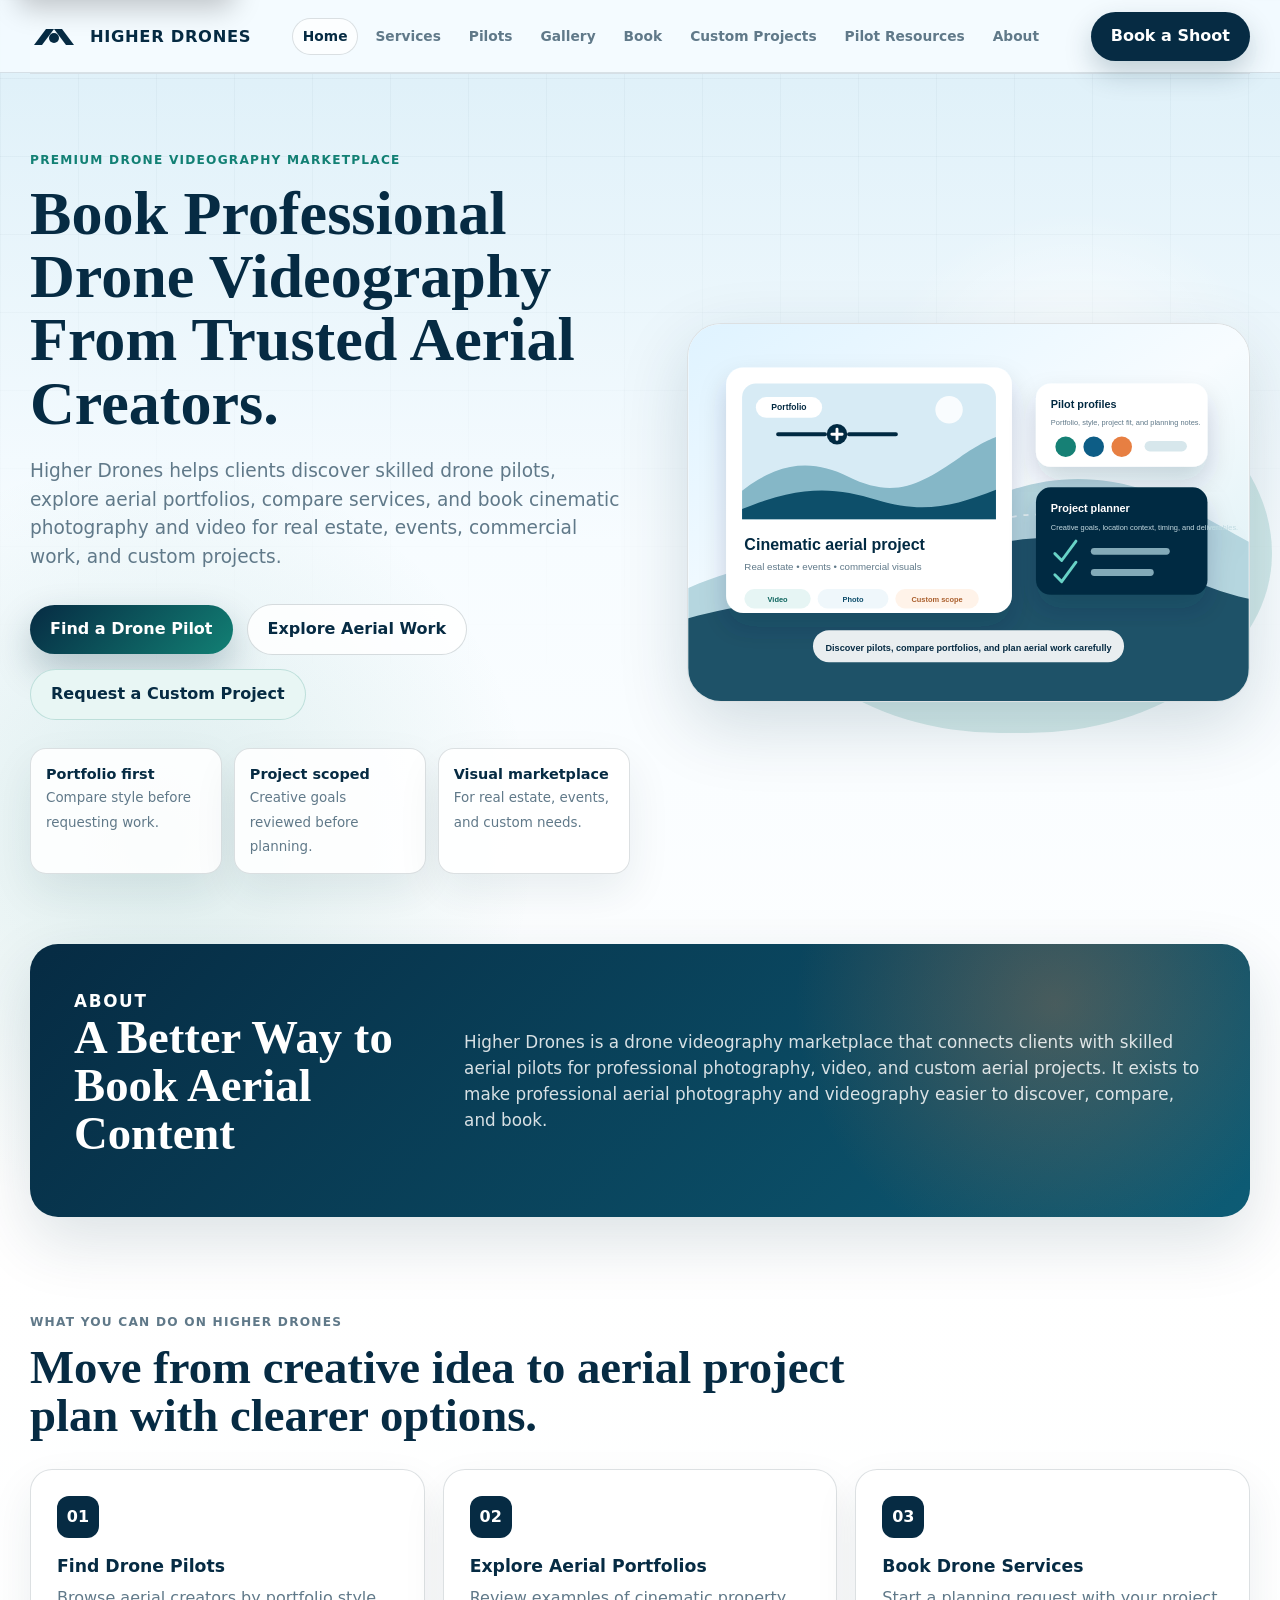
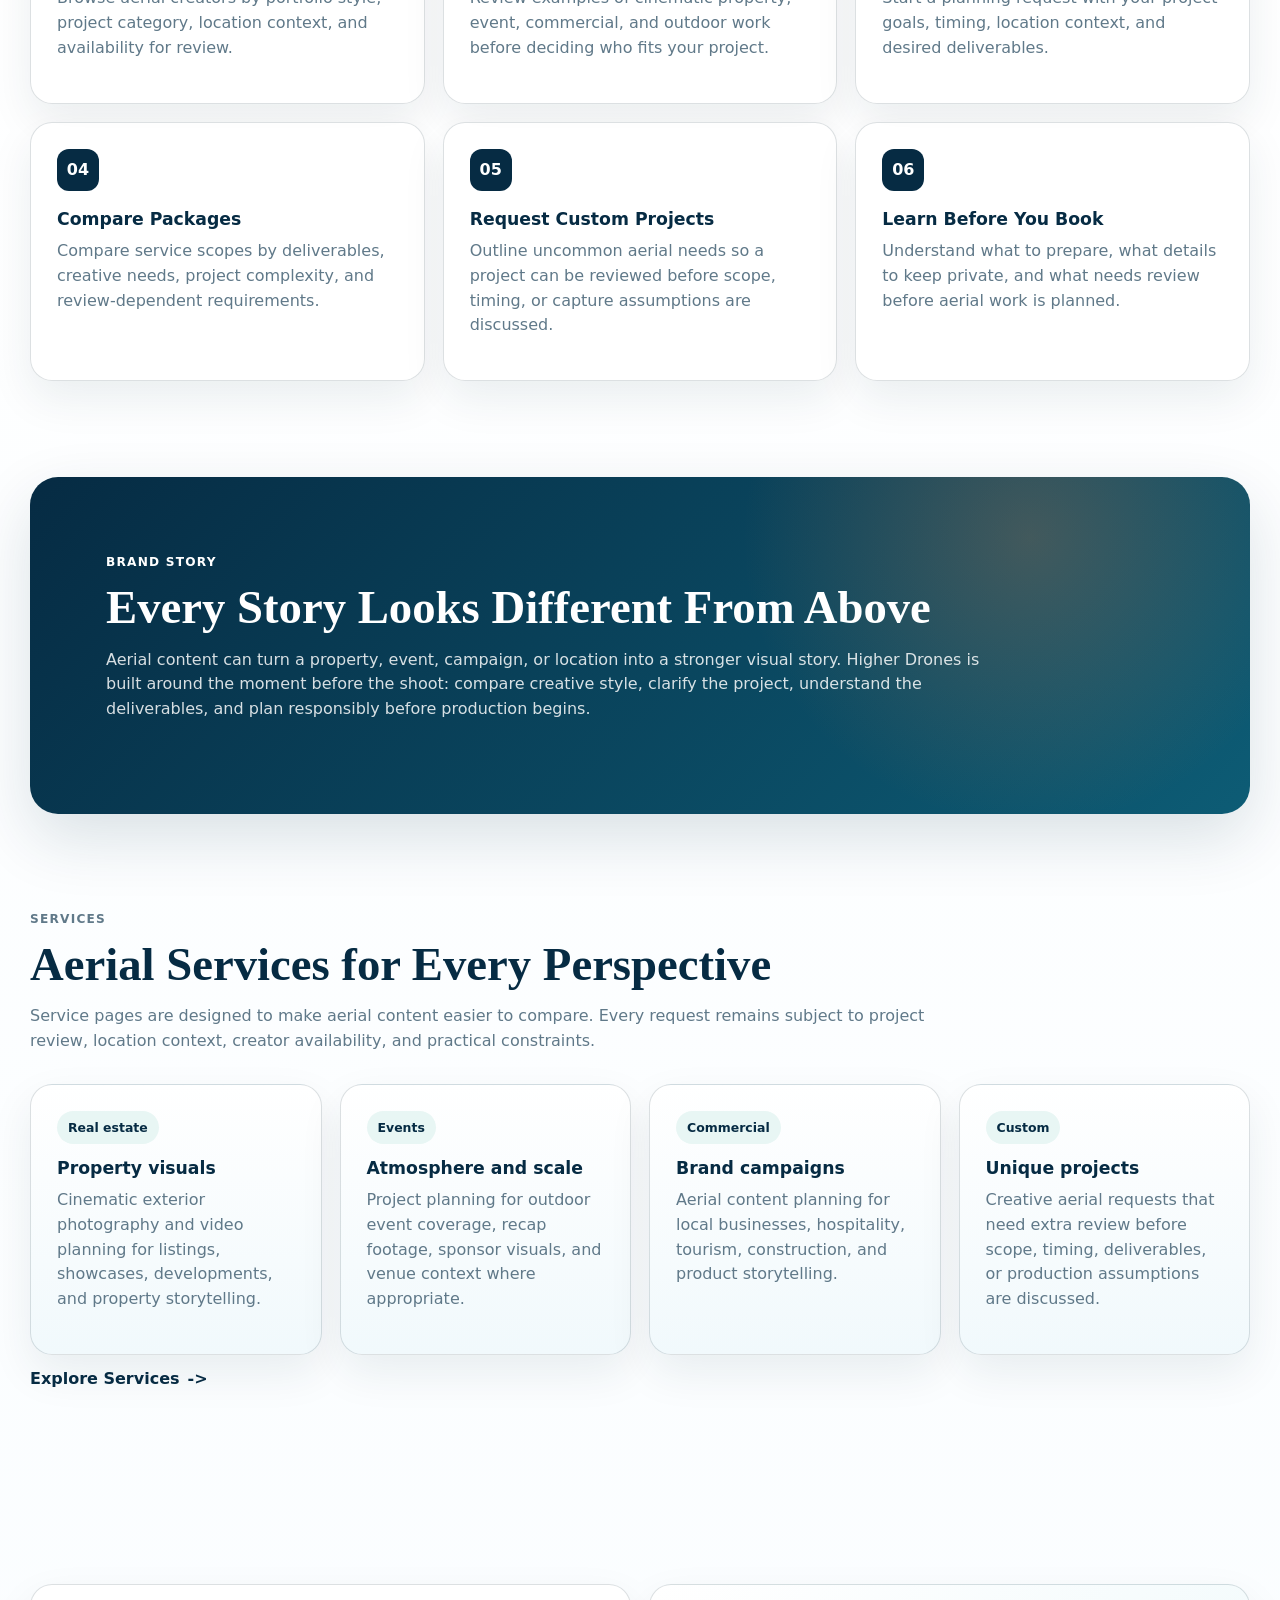
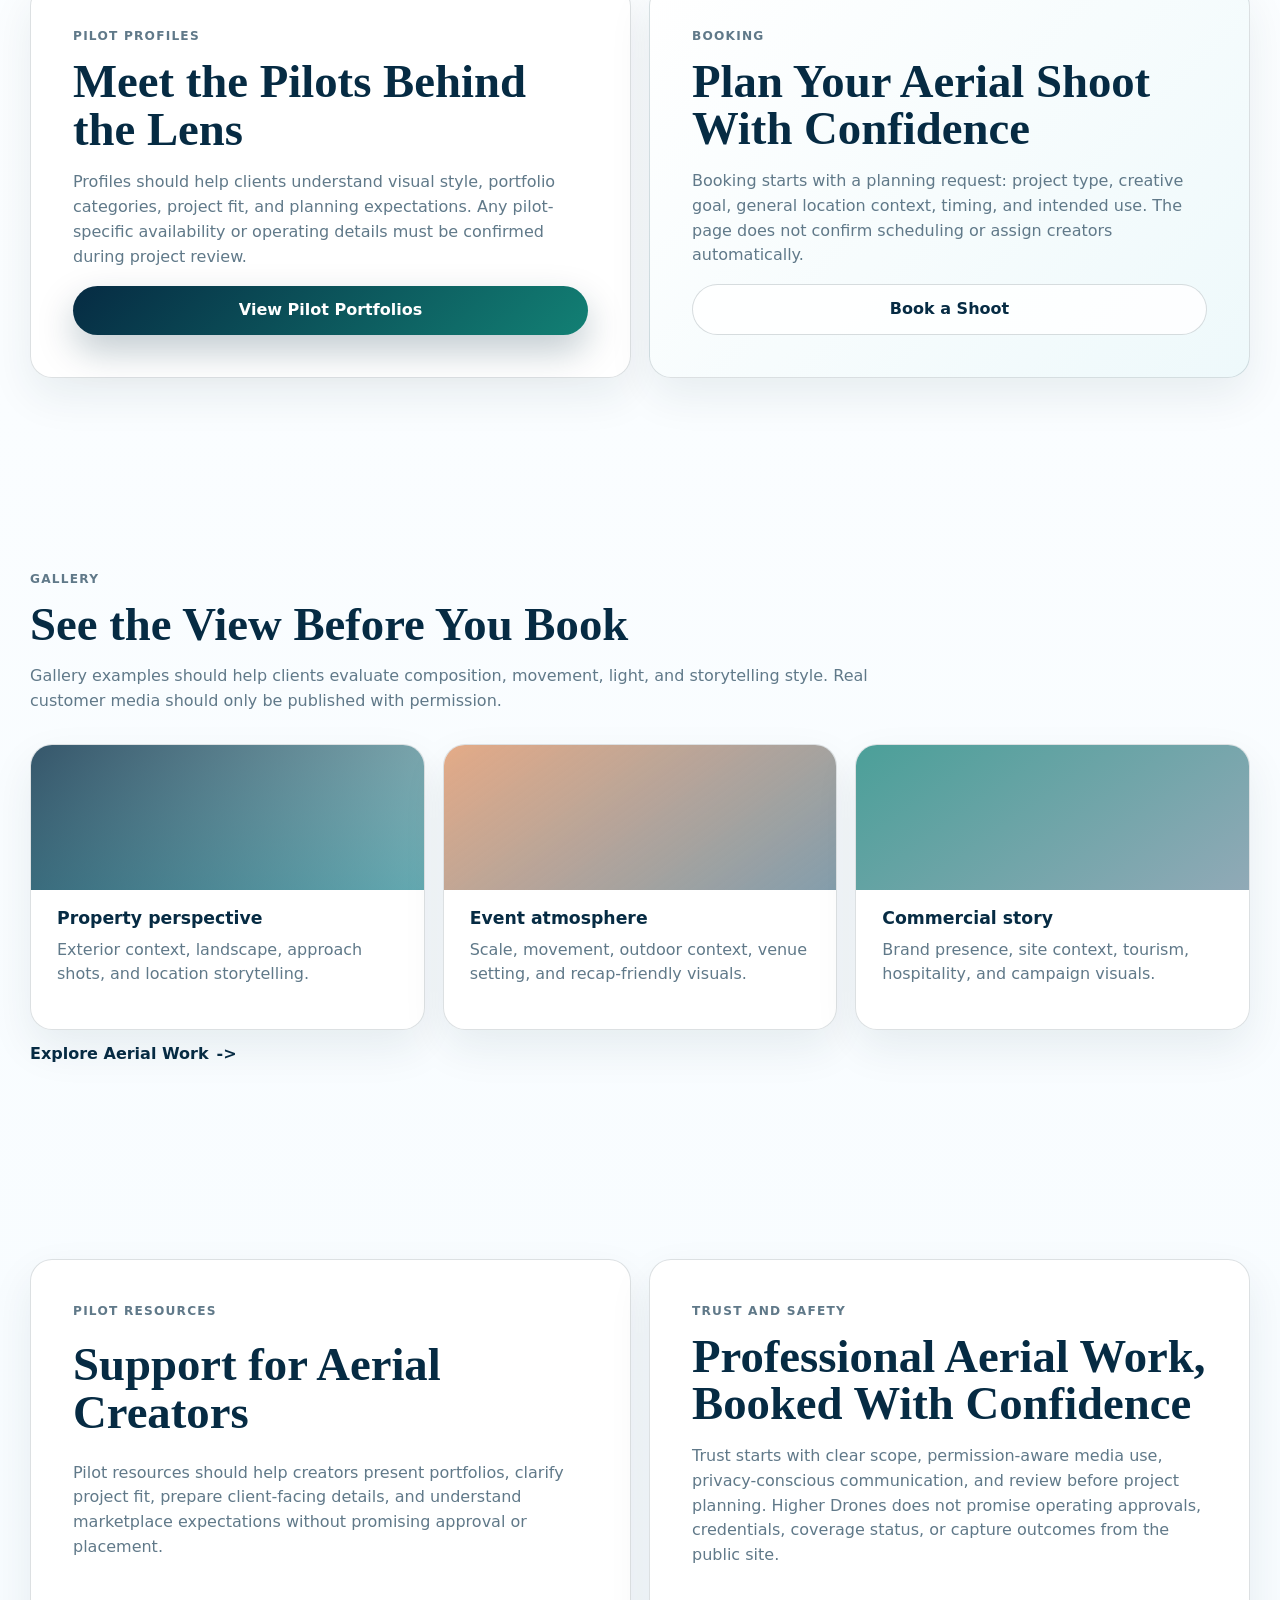
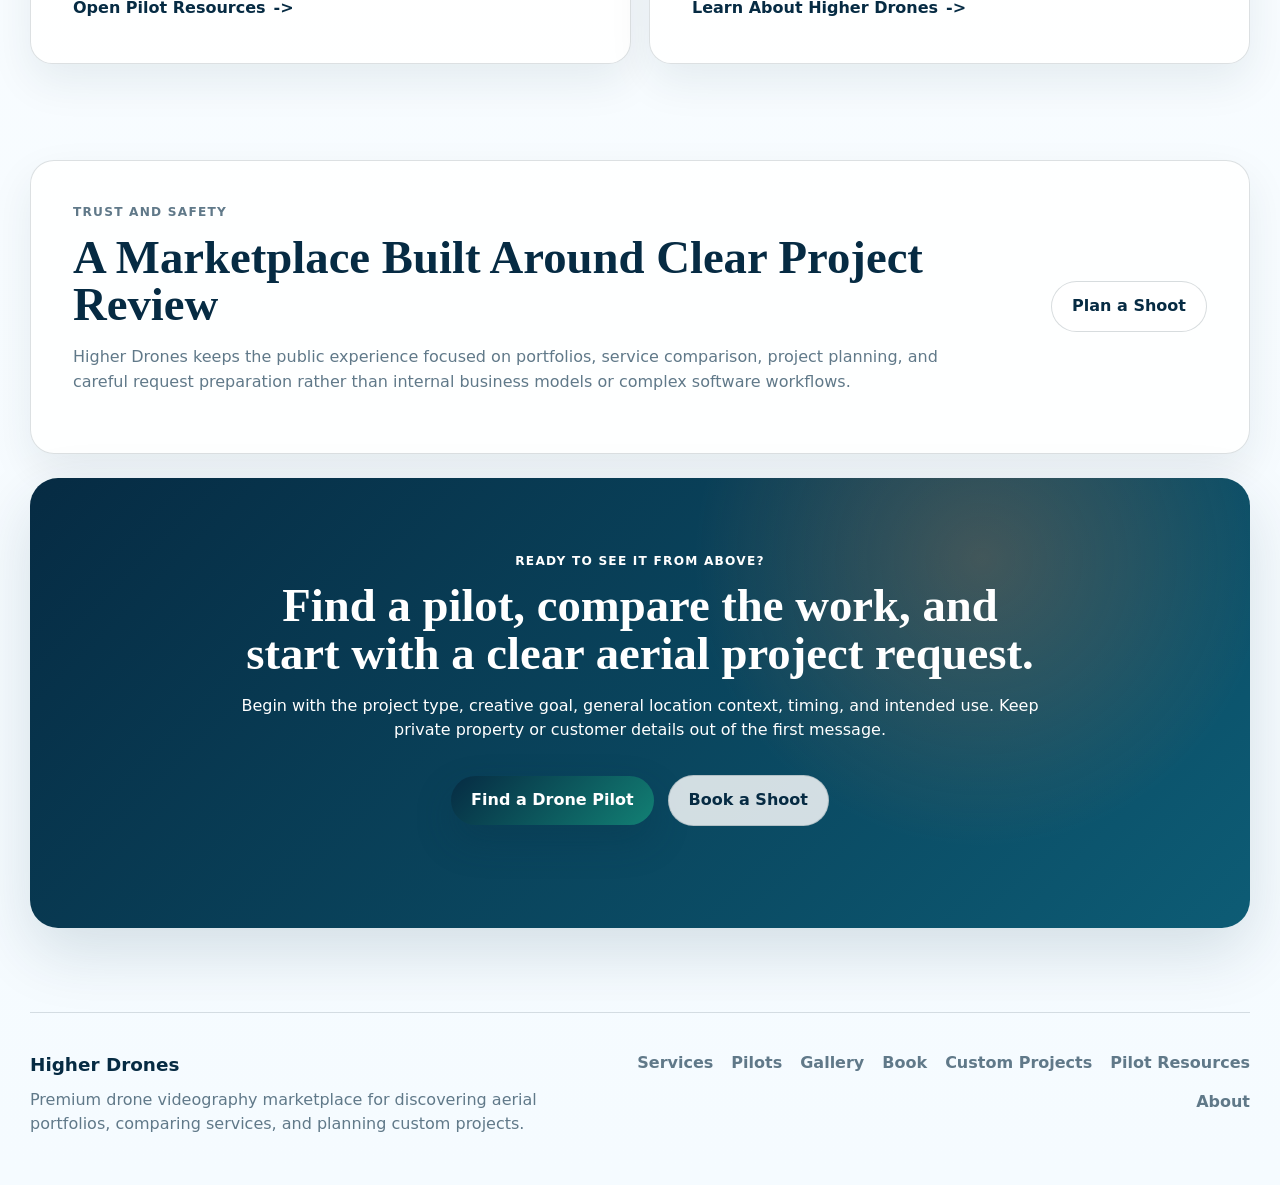
==== commit 7ceef0d1: "feat(site): reposition Higher Drones as videography marketplace" ====
--- a/index.html
+++ b/index.html
@@ -3,12 +3,12 @@
 <head>
   <meta charset="utf-8">
   <meta name="viewport" content="width=device-width, initial-scale=1">
-  <title>Higher Drones | Project Showcase Media for Contractors and Properties</title>
-  <meta name="description" content="Higher Drones helps contractors, property teams, and local businesses turn completed work into clear project showcase media, scoped carefully before capture or publication.">
+  <title>Higher Drones | Premium Drone Videography Marketplace</title>
+  <meta name="description" content="Higher Drones is a premium drone videography marketplace connecting clients with aerial creators for photography, video, and custom projects.">
   <meta name="theme-color" content="#062b43">
   <meta property="og:type" content="website">
-  <meta property="og:title" content="Higher Drones | Project Showcase Media">
-  <meta property="og:description" content="Project showcase media for contractors, property teams, and local businesses, scoped carefully before capture or publication.">
+  <meta property="og:title" content="Higher Drones | Book Professional Drone Videography">
+  <meta property="og:description" content="Discover aerial pilots, explore portfolios, compare services, and plan cinematic photography and video projects.">
   <meta property="og:url" content="https://higherdrones.io/">
   <meta name="twitter:card" content="summary">
   <link rel="stylesheet" href="style.css">
@@ -17,124 +17,148 @@
   <a class="skip-link" href="#main">Skip to main content</a>
   <header class="site-header" aria-label="Site header">
     <a class="brand" href="index.html" aria-label="Higher Drones home">
-      <span class="brand-mark" aria-hidden="true">
-        <svg viewBox="0 0 48 24" focusable="false"><path d="M24 4 12 20H4l12-16h8Zm0 0 12 16h8L32 4h-8Z"/><circle cx="24" cy="13" r="5"/></svg>
-      </span>
+      <span class="brand-mark" aria-hidden="true"><svg viewBox="0 0 48 24" focusable="false"><path d="M24 4 12 20H4l12-16h8Zm0 0 12 16h8L32 4h-8Z"/><circle cx="24" cy="13" r="5"/></svg></span>
       <span>Higher Drones</span>
     </a>
     <nav class="site-nav" aria-label="Primary navigation">
       <a href="index.html" aria-current="page">Home</a>
       <a href="services.html">Services</a>
-      <a href="process.html">Process</a>
-      <a href="proof.html">Proof</a>
-      <a href="boundaries.html">Boundaries</a>
-      <a href="contact.html">Contact</a>
+      <a href="pilots.html">Pilots</a>
+      <a href="gallery.html">Gallery</a>
+      <a href="book.html">Book</a>
+      <a href="custom-projects.html">Custom Projects</a>
+      <a href="pilot-resources.html">Pilot Resources</a>
+      <a href="about.html">About</a>
     </nav>
-    <a class="nav-cta" href="contact.html">Request media</a>
+    <a class="nav-cta" href="book.html">Book a Shoot</a>
   </header>
 
   <main id="main">
     <section class="hero" aria-labelledby="hero-title">
       <div class="hero-copy">
-        <p class="eyebrow">Contractor and property showcase media</p>
-        <h1 id="hero-title">Make completed work easier to see, explain, and sell.</h1>
-        <p class="hero-text">Higher Drones helps contractors, property teams, and local businesses turn finished projects into clear visual stories for websites, proposals, listings, social posts, and sales conversations.</p>
+        <p class="eyebrow">Premium drone videography marketplace</p>
+        <h1 id="hero-title">Book Professional Drone Videography From Trusted Aerial Creators.</h1>
+        <p class="hero-text">Higher Drones helps clients discover skilled drone pilots, explore aerial portfolios, compare services, and book cinematic photography and video for real estate, events, commercial work, and custom projects.</p>
         <div class="hero-actions">
-          <a class="button primary" href="contact.html">Request aerial project media</a>
-          <a class="button secondary" href="services.html">Explore services</a>
+          <a class="button primary" href="pilots.html">Find a Drone Pilot</a>
+          <a class="button secondary" href="gallery.html">Explore Aerial Work</a>
+          <a class="button soft" href="custom-projects.html">Request a Custom Project</a>
         </div>
-        <dl class="service-summary" aria-label="Service summary">
-          <div><dt>Primary offer</dt><dd>Project showcase package</dd></div>
-          <div><dt>Best fit</dt><dd>Finished exterior and property work</dd></div>
-          <div><dt>Review</dt><dd>Scope confirmed before capture</dd></div>
-        </dl>
+        <div class="hero-points" aria-label="Marketplace highlights">
+          <div><strong>Portfolio first</strong><span>Compare style before requesting work.</span></div>
+          <div><strong>Project scoped</strong><span>Creative goals reviewed before planning.</span></div>
+          <div><strong>Visual marketplace</strong><span>For real estate, events, and custom needs.</span></div>
+        </div>
       </div>
-      <div class="hero-visual" aria-label="Project showcase preview">
-        <img src="assets/higher-drones-showcase.svg" alt="Illustrated project showcase board with aerial-style framing, site cards, and media handoff notes">
+      <div class="hero-visual" aria-label="Higher Drones marketplace preview">
+        <img src="assets/higher-drones-marketplace.svg" alt="Illustrated drone videography marketplace with aerial portfolio cards, pilot profiles, and project planning notes">
       </div>
     </section>
 
-    <section class="offer-band" aria-labelledby="offer-title">
+    <section class="intro-panel" aria-labelledby="about-title">
       <div>
-        <p class="eyebrow">First local-service offer</p>
-        <h2 id="offer-title">A project showcase package for work that already deserves attention.</h2>
+        <p class="eyebrow">About</p>
+        <h2 id="about-title">A Better Way to Book Aerial Content</h2>
       </div>
-      <p>The offer is simple: clarify the story of a real project, define the media scope, organize approved visuals, and hand off practical assets that can support marketing and sales conversations. Any aerial capture language remains review-dependent.</p>
+      <p>Higher Drones is a drone videography marketplace that connects clients with skilled aerial pilots for professional photography, video, and custom aerial projects. It exists to make professional aerial photography and videography easier to discover, compare, and book.</p>
     </section>
 
-    <section class="section" aria-labelledby="fit-title">
+    <section class="section" aria-labelledby="can-do-title">
       <div class="section-heading">
-        <p class="eyebrow">Who it is for</p>
-        <h2 id="fit-title">Local teams that need their work to look as credible as it is.</h2>
+        <p class="eyebrow">What you can do on Higher Drones</p>
+        <h2 id="can-do-title">Move from creative idea to aerial project plan with clearer options.</h2>
       </div>
-      <div class="card-grid four">
-        <article><span>Build</span><h3>Contractors</h3><p>Show exterior work, finished improvements, site transformations, and before/after context in a sharper portfolio format.</p></article>
-        <article><span>List</span><h3>Realtors and landlords</h3><p>Prepare property media notes and showcase assets for listings, turnovers, improvements, and handoff conversations.</p></article>
-        <article><span>Own</span><h3>Property owners</h3><p>Document completed improvements or site context with a clean package that is easier to share and reference.</p></article>
-        <article><span>Local</span><h3>Small businesses</h3><p>Turn storefront, exterior, project, or location visuals into usable material for local marketing channels.</p></article>
+      <div class="feature-grid">
+        <article><span>01</span><h3>Find Drone Pilots</h3><p>Browse aerial creators by portfolio style, project category, location context, and availability for review.</p></article>
+        <article><span>02</span><h3>Explore Aerial Portfolios</h3><p>Review examples of cinematic property, event, commercial, and outdoor work before deciding who fits your project.</p></article>
+        <article><span>03</span><h3>Book Drone Services</h3><p>Start a planning request with your project goals, timing, location context, and desired deliverables.</p></article>
+        <article><span>04</span><h3>Compare Packages</h3><p>Compare service scopes by deliverables, creative needs, project complexity, and review-dependent requirements.</p></article>
+        <article><span>05</span><h3>Request Custom Projects</h3><p>Outline uncommon aerial needs so a project can be reviewed before scope, timing, or capture assumptions are discussed.</p></article>
+        <article><span>06</span><h3>Learn Before You Book</h3><p>Understand what to prepare, what details to keep private, and what needs review before aerial work is planned.</p></article>
       </div>
     </section>
 
-    <section class="section split-section" aria-labelledby="included-title">
-      <div class="sticky-copy">
-        <p class="eyebrow">What is included</p>
-        <h2 id="included-title">Media planning, project framing, and a practical handoff.</h2>
-        <p>Higher Drones is not a self-serve platform. Each package is scoped manually so the customer knows what story is being captured, what assets are needed, and what should stay out of public materials.</p>
-        <a class="text-link" href="services.html">Review package details</a>
-      </div>
-      <div class="stacked-cards">
-        <article><h3>Project story map</h3><p>Clarify the project, audience, finished-work highlights, before/after context, and intended use.</p></article>
-        <article><h3>Capture and asset plan</h3><p>Define shot priorities, existing asset gaps, approved locations, practical angles, and handoff needs.</p></article>
-        <article><h3>Showcase handoff</h3><p>Organize selected media, captions, usage notes, and recommended placements for website, proposal, listing, or social use.</p></article>
-      </div>
+    <section class="story-band" aria-labelledby="story-title">
+      <p class="eyebrow">Brand story</p>
+      <h2 id="story-title">Every Story Looks Different From Above</h2>
+      <p>Aerial content can turn a property, event, campaign, or location into a stronger visual story. Higher Drones is built around the moment before the shoot: compare creative style, clarify the project, understand the deliverables, and plan responsibly before production begins.</p>
     </section>
 
-    <section class="section process-strip" aria-labelledby="process-title">
+    <section class="section" aria-labelledby="services-title">
       <div class="section-heading">
-        <p class="eyebrow">How it works</p>
-        <h2 id="process-title">A careful path from finished project to useful media package.</h2>
+        <p class="eyebrow">Services</p>
+        <h2 id="services-title">Aerial Services for Every Perspective</h2>
+        <p>Service pages are designed to make aerial content easier to compare. Every request remains subject to project review, location context, creator availability, and practical constraints.</p>
       </div>
-      <div class="process-grid">
-        <article><span>01</span><h3>Share the project</h3><p>Send the project type, location context, desired use, existing photos, timeline, and permission constraints.</p></article>
-        <article><span>02</span><h3>Confirm the scope</h3><p>Agree on the story, assets, exclusions, capture assumptions, and review-dependent details before work begins.</p></article>
-        <article><span>03</span><h3>Prepare the media</h3><p>Organize approved visuals, captions, and project context into a package that is ready to use.</p></article>
-        <article><span>04</span><h3>Improve the next one</h3><p>Record what worked, what was missing, and what proof assets should be collected for future projects.</p></article>
+      <div class="service-grid">
+        <article class="service-card"><strong>Real estate</strong><h3>Property visuals</h3><p>Cinematic exterior photography and video planning for listings, showcases, developments, and property storytelling.</p></article>
+        <article class="service-card"><strong>Events</strong><h3>Atmosphere and scale</h3><p>Project planning for outdoor event coverage, recap footage, sponsor visuals, and venue context where appropriate.</p></article>
+        <article class="service-card"><strong>Commercial</strong><h3>Brand campaigns</h3><p>Aerial content planning for local businesses, hospitality, tourism, construction, and product storytelling.</p></article>
+        <article class="service-card"><strong>Custom</strong><h3>Unique projects</h3><p>Creative aerial requests that need extra review before scope, timing, deliverables, or production assumptions are discussed.</p></article>
       </div>
+      <a class="text-link" href="services.html">Explore Services</a>
     </section>
 
-    <section class="section proof-section" aria-labelledby="proof-title">
-      <div>
-        <p class="eyebrow">Proof and trust</p>
-        <h2 id="proof-title">Real project examples should come only from approved work.</h2>
-        <p>This site avoids fake galleries, unsupported outcome claims, and private property details. Future examples should use permissioned visuals, approved captions, and clear project context.</p>
-      </div>
-      <aside class="proof-card">
-        <h3>Publishing rules</h3>
-        <ul>
-          <li>Confirm permission before publishing.</li>
-          <li>Use real project context only.</li>
-          <li>Keep sensitive property details out.</li>
-          <li>Document unresolved constraints.</li>
-        </ul>
-      </aside>
+    <section class="section two-column" aria-label="Pilot profiles and booking">
+      <article class="panel-card">
+        <p class="eyebrow">Pilot profiles</p>
+        <h2>Meet the Pilots Behind the Lens</h2>
+        <p>Profiles should help clients understand visual style, portfolio categories, project fit, and planning expectations. Any pilot-specific availability or operating details must be confirmed during project review.</p>
+        <a class="button primary" href="pilots.html">View Pilot Portfolios</a>
+      </article>
+      <article class="panel-card accent">
+        <p class="eyebrow">Booking</p>
+        <h2>Plan Your Aerial Shoot With Confidence</h2>
+        <p>Booking starts with a planning request: project type, creative goal, general location context, timing, and intended use. The page does not confirm scheduling or assign creators automatically.</p>
+        <a class="button secondary" href="book.html">Book a Shoot</a>
+      </article>
     </section>
 
-    <section class="section boundaries-band" aria-labelledby="boundaries-title">
+    <section class="section" aria-labelledby="gallery-title">
+      <div class="section-heading">
+        <p class="eyebrow">Gallery</p>
+        <h2 id="gallery-title">See the View Before You Book</h2>
+        <p>Gallery examples should help clients evaluate composition, movement, light, and storytelling style. Real customer media should only be published with permission.</p>
+      </div>
+      <div class="gallery-grid">
+        <article class="gallery-card"><div class="gallery-visual" aria-hidden="true"></div><h3>Property perspective</h3><p>Exterior context, landscape, approach shots, and location storytelling.</p></article>
+        <article class="gallery-card"><div class="gallery-visual" aria-hidden="true"></div><h3>Event atmosphere</h3><p>Scale, movement, outdoor context, venue setting, and recap-friendly visuals.</p></article>
+        <article class="gallery-card"><div class="gallery-visual" aria-hidden="true"></div><h3>Commercial story</h3><p>Brand presence, site context, tourism, hospitality, and campaign visuals.</p></article>
+      </div>
+      <a class="text-link" href="gallery.html">Explore Aerial Work</a>
+    </section>
+
+    <section class="section two-column" aria-label="Pilot resources and trust">
+      <article class="panel-card">
+        <p class="eyebrow">Pilot resources</p>
+        <h2>Support for Aerial Creators</h2>
+        <p>Pilot resources should help creators present portfolios, clarify project fit, prepare client-facing details, and understand marketplace expectations without promising approval or placement.</p>
+        <a class="text-link" href="pilot-resources.html">Open Pilot Resources</a>
+      </article>
+      <article class="panel-card">
+        <p class="eyebrow">Trust and safety</p>
+        <h2>Professional Aerial Work, Booked With Confidence</h2>
+        <p>Trust starts with clear scope, permission-aware media use, privacy-conscious communication, and review before project planning. Higher Drones does not promise operating approvals, credentials, coverage status, or capture outcomes from the public site.</p>
+        <a class="text-link" href="about.html">Learn About Higher Drones</a>
+      </article>
+    </section>
+
+    <section class="section trust-band" aria-labelledby="trust-title">
       <div>
-        <p class="eyebrow">Conservative boundaries</p>
-        <h2 id="boundaries-title">Drone-related work must stay review-dependent.</h2>
-        <p>Higher Drones keeps drone-related work conditional and review-dependent. Requests are reviewed before any package is quoted or scheduled, and this site does not promise approvals, credentials, operating conditions, coverage status, personnel availability, or capture outcomes.</p>
+        <p class="eyebrow">Trust and safety</p>
+        <h2 id="trust-title">A Marketplace Built Around Clear Project Review</h2>
+        <p>Higher Drones keeps the public experience focused on portfolios, service comparison, project planning, and careful request preparation rather than internal business models or complex software workflows.</p>
       </div>
-      <a class="button secondary" href="boundaries.html">Read boundaries</a>
+      <a class="button secondary" href="book.html">Plan a Shoot</a>
     </section>
 
     <section class="final-cta" aria-labelledby="final-title">
-      <p class="eyebrow">Ready to package the project?</p>
-      <h2 id="final-title">Turn finished work into a stronger visual story.</h2>
-      <p>Start with the project type, town, intended use, timeline, and any existing photos or notes. Keep private property details out of the first message.</p>
+      <p class="eyebrow">Ready to see it from above?</p>
+      <h2 id="final-title">Find a pilot, compare the work, and start with a clear aerial project request.</h2>
+      <p>Begin with the project type, creative goal, general location context, timing, and intended use. Keep private property or customer details out of the first message.</p>
       <div class="hero-actions center-actions">
-        <a class="button primary" href="contact.html">Request aerial project media</a>
-        <a class="button secondary" href="process.html">See the process</a>
+        <a class="button primary" href="pilots.html">Find a Drone Pilot</a>
+        <a class="button secondary" href="book.html">Book a Shoot</a>
       </div>
     </section>
   </main>
@@ -142,14 +166,16 @@
   <footer class="site-footer">
     <div>
       <a class="footer-brand" href="index.html">Higher Drones</a>
-      <p>Project showcase media for contractors, property teams, and local businesses. Scope reviewed before capture or publication.</p>
+      <p>Premium drone videography marketplace for discovering aerial portfolios, comparing services, and planning custom projects.</p>
     </div>
     <nav class="footer-links" aria-label="Footer navigation">
       <a href="services.html">Services</a>
-      <a href="process.html">Process</a>
-      <a href="proof.html">Proof</a>
-      <a href="boundaries.html">Boundaries</a>
-      <a href="contact.html">Contact</a>
+      <a href="pilots.html">Pilots</a>
+      <a href="gallery.html">Gallery</a>
+      <a href="book.html">Book</a>
+      <a href="custom-projects.html">Custom Projects</a>
+      <a href="pilot-resources.html">Pilot Resources</a>
+      <a href="about.html">About</a>
     </nav>
   </footer>
 </body>
--- a/style.css
+++ b/style.css
@@ -3,20 +3,18 @@
   --ink: #082735;
   --muted: #607989;
   --sky: #dff1f8;
-  --ice: #f4fbff;
+  --ice: #f5fbff;
   --panel: #ffffff;
   --line: rgba(8, 39, 53, 0.14);
   --deep: #062b43;
-  --teal: #1b857c;
-  --green: #6c9d45;
+  --teal: #128074;
+  --aqua: #67d3c7;
   --orange: #e77f42;
-  --violet: #5d5aa8;
+  --gold: #c5a15b;
   --shadow: 0 24px 70px rgba(6, 48, 68, 0.16);
 }
 
-* {
-  box-sizing: border-box;
-}
+* { box-sizing: border-box; }
 
 html {
   scroll-behavior: smooth;
@@ -28,8 +26,8 @@
   color: var(--ink);
   background:
     radial-gradient(circle at 84% 7%, rgba(255, 255, 255, 0.95), transparent 13rem),
-    radial-gradient(circle at 12% 14%, rgba(27, 133, 124, 0.12), transparent 24rem),
-    linear-gradient(180deg, #dceff8 0, #f6fbff 34rem, #ffffff 72rem, #f5fbff 100%);
+    radial-gradient(circle at 12% 14%, rgba(18, 128, 116, 0.13), transparent 24rem),
+    linear-gradient(180deg, #dceff8 0, #f7fcff 34rem, #ffffff 74rem, #f5fbff 100%);
   font-family: Inter, ui-sans-serif, system-ui, -apple-system, BlinkMacSystemFont, "Segoe UI", Arial, sans-serif;
   line-height: 1.55;
   overflow-x: hidden;
@@ -48,51 +46,24 @@
   mask-image: linear-gradient(180deg, #000 0, transparent 44rem);
 }
 
-a {
-  color: inherit;
-}
-
-img,
-svg {
-  display: block;
-  max-width: 100%;
-}
-
-h1,
-h2,
-h3,
-p {
-  margin-top: 0;
-}
-
-h1,
-h2,
-h3 {
-  color: var(--deep);
-  line-height: 1.02;
-  letter-spacing: 0;
-}
-
-h1,
-h2 {
-  font-family: Georgia, "Times New Roman", serif;
-}
+a { color: inherit; }
+img, svg { display: block; max-width: 100%; }
+h1, h2, h3, p { margin-top: 0; }
+h1, h2, h3 { color: var(--deep); line-height: 1.02; letter-spacing: 0; }
+h1, h2 { font-family: Georgia, "Times New Roman", serif; }
 
 h1 {
-  max-width: 820px;
+  max-width: 900px;
   margin-bottom: 22px;
-  font-size: clamp(3.2rem, 5.8vw, 6.2rem);
+  font-size: clamp(3rem, 5.1vw, 5.65rem);
 }
 
 h2 {
   margin-bottom: 16px;
-  font-size: clamp(2.1rem, 3.75vw, 4rem);
-}
-
-h3 {
-  margin-bottom: 10px;
-  font-size: 1.08rem;
-}
+  font-size: clamp(2.05rem, 3.65vw, 3.85rem);
+}
+
+h3 { margin-bottom: 10px; font-size: 1.08rem; }
 
 .skip-link {
   position: fixed;
@@ -109,33 +80,27 @@
   box-shadow: 0 12px 28px rgba(0, 0, 0, 0.22);
 }
 
-.skip-link:focus {
-  transform: translateY(0);
-}
-
-:focus-visible {
-  outline: 3px solid var(--deep);
-  outline-offset: 4px;
-}
+.skip-link:focus { transform: translateY(0); }
+:focus-visible { outline: 3px solid var(--deep); outline-offset: 4px; }
 
 .site-header,
 main,
 .site-footer {
-  width: min(1200px, calc(100% - 36px));
+  width: min(1220px, calc(100% - 32px));
   margin: 0 auto;
 }
 
 .site-header {
   position: sticky;
   top: 0;
-  z-index: 20;
+  z-index: 30;
   display: grid;
   grid-template-columns: auto minmax(0, 1fr) auto;
-  gap: 22px;
-  align-items: center;
-  min-height: 76px;
+  gap: 18px;
+  align-items: center;
+  min-height: 74px;
   padding: 12px 0;
-  background: rgba(244, 251, 255, 0.9);
+  background: rgba(244, 251, 255, 0.92);
   border-bottom: 1px solid rgba(8, 39, 53, 0.12);
   backdrop-filter: blur(18px);
   isolation: isolate;
@@ -154,7 +119,8 @@
 .brand,
 .site-nav,
 .hero-actions,
-.footer-links {
+.footer-links,
+.mini-row {
   display: flex;
   align-items: center;
 }
@@ -162,7 +128,7 @@
 .brand {
   gap: 12px;
   color: var(--deep);
-  font-size: 1.08rem;
+  font-size: 1.02rem;
   font-weight: 900;
   letter-spacing: 0.04em;
   text-decoration: none;
@@ -187,23 +153,21 @@
 .site-nav {
   flex-wrap: wrap;
   justify-content: center;
-  gap: 8px;
+  gap: 6px;
   color: var(--muted);
-  font-size: 0.92rem;
-  font-weight: 800;
+  font-size: 0.86rem;
+  font-weight: 820;
 }
 
 .site-nav a,
 .footer-links a,
 .footer-brand,
-.text-link {
-  text-decoration: none;
-}
+.text-link { text-decoration: none; }
 
 .site-nav a {
   display: inline-flex;
   align-items: center;
-  min-height: 38px;
+  min-height: 36px;
   padding: 7px 10px;
   border: 1px solid transparent;
   border-radius: 999px;
@@ -213,7 +177,7 @@
 .site-nav a:hover,
 .site-nav a[aria-current="page"] {
   color: var(--deep);
-  background: rgba(255, 255, 255, 0.7);
+  background: rgba(255, 255, 255, 0.76);
   border-color: var(--line);
 }
 
@@ -222,7 +186,7 @@
   display: inline-flex;
   align-items: center;
   justify-content: center;
-  min-height: 46px;
+  min-height: 44px;
   padding: 12px 20px;
   border-radius: 999px;
   font-weight: 850;
@@ -244,8 +208,14 @@
 
 .button.secondary {
   color: var(--deep);
-  background: rgba(255, 255, 255, 0.78);
+  background: rgba(255, 255, 255, 0.82);
   border: 1px solid rgba(8, 39, 53, 0.16);
+}
+
+.button.soft {
+  color: var(--deep);
+  background: #e8f6f4;
+  border: 1px solid rgba(18, 128, 116, 0.2);
 }
 
 .text-link {
@@ -255,10 +225,7 @@
   font-weight: 900;
 }
 
-.text-link::after {
-  margin-left: 8px;
-  content: "->";
-}
+.text-link::after { margin-left: 8px; content: "->"; }
 
 .eyebrow {
   margin: 0 0 12px;
@@ -271,94 +238,80 @@
 
 .hero {
   display: grid;
-  grid-template-columns: minmax(0, 0.92fr) minmax(380px, 1fr);
+  grid-template-columns: minmax(0, 0.98fr) minmax(360px, 0.92fr);
   gap: clamp(34px, 4.5vw, 60px);
   align-items: center;
-  min-height: clamp(600px, calc(100vh - 76px), 720px);
+  min-height: clamp(590px, calc(100vh - 74px), 720px);
   padding: clamp(52px, 6vw, 78px) 0 clamp(52px, 6vw, 70px);
 }
 
-.hero-copy {
-  max-width: 760px;
-}
-
-.hero h1 {
-  font-size: clamp(3rem, 5vw, 5.4rem);
-}
-
-.hero-text {
-  max-width: 690px;
-  color: var(--muted);
-  font-size: clamp(1.08rem, 1.5vw, 1.24rem);
-}
-
-.hero-actions {
-  flex-wrap: wrap;
-  gap: 14px;
-  margin: 32px 0 28px;
-}
-
-.service-summary {
+.hero-copy { max-width: 820px; }
+.hero h1 { font-size: clamp(3rem, 4.85vw, 5.25rem); }
+.hero-text { max-width: 720px; color: var(--muted); font-size: clamp(1.08rem, 1.45vw, 1.22rem); }
+.hero-actions { flex-wrap: wrap; gap: 14px; margin: 32px 0 28px; }
+
+.hero-points {
   display: grid;
   grid-template-columns: repeat(3, minmax(0, 1fr));
   gap: 12px;
-  max-width: 680px;
-  margin: 0;
-}
-
-.service-summary div {
-  padding: 15px 16px;
-  color: var(--deep);
-  background: rgba(255, 255, 255, 0.8);
+  max-width: 730px;
+  margin-top: 28px;
+}
+
+.hero-points div,
+.feature-grid article,
+.service-card,
+.panel-card,
+.gallery-card,
+.pilot-card,
+.resource-card,
+.trust-band,
+.resource-band {
+  background: rgba(255, 255, 255, 0.88);
   border: 1px solid var(--line);
+  box-shadow: 0 18px 44px rgba(6, 48, 68, 0.08);
+}
+
+.hero-points div {
+  padding: 14px 15px;
   border-radius: 16px;
-  box-shadow: 0 12px 28px rgba(6, 48, 68, 0.08);
-}
-
-.service-summary dt {
-  margin-bottom: 4px;
-  color: var(--muted);
-  font-size: 0.74rem;
-  font-weight: 850;
-  text-transform: uppercase;
-}
-
-.service-summary dd {
-  margin: 0;
-  font-weight: 850;
-}
-
-.hero-visual {
-  min-width: 0;
-  overflow: hidden;
+}
+
+.hero-points strong { display: block; color: var(--deep); font-size: 0.9rem; }
+.hero-points span { color: var(--muted); font-size: 0.84rem; }
+
+.hero-visual { position: relative; min-width: 0; }
+.hero-visual::before {
+  position: absolute;
+  inset: 8% -4% -8% 12%;
+  z-index: -1;
+  border-radius: 44% 56% 50% 50%;
+  background: rgba(18, 128, 116, 0.16);
+  content: "";
+}
+
+.hero-visual img {
+  width: 100%;
+  max-height: min(58vh, 540px);
+  object-fit: contain;
   background: #ffffff;
   border: 1px solid rgba(8, 39, 53, 0.14);
   border-radius: 34px;
   box-shadow: var(--shadow);
 }
 
-.hero-visual img {
-  width: 100%;
-  height: auto;
-  max-height: min(56vh, 520px);
-  object-fit: contain;
-}
-
-.offer-band,
-.proof-section,
-.boundaries-band,
-.final-cta,
-.resource-band {
+.intro-panel,
+.story-band,
+.final-cta {
   border-radius: 28px;
   box-shadow: 0 24px 64px rgba(6, 48, 68, 0.14);
 }
 
-.offer-band {
+.intro-panel {
   display: grid;
   grid-template-columns: minmax(280px, 0.48fr) minmax(0, 1fr);
   gap: 34px;
   align-items: center;
-  margin-bottom: 20px;
   padding: clamp(28px, 4vw, 44px);
   color: #ffffff;
   background:
@@ -366,173 +319,150 @@
     linear-gradient(135deg, #062b43, #0d5c75);
 }
 
-.offer-band .eyebrow,
-.offer-band h2,
-.offer-band p {
-  color: #ffffff;
-}
-
-.offer-band p {
-  margin-bottom: 0;
-  color: rgba(255, 255, 255, 0.84);
-  font-size: 1.05rem;
-}
-
-.section {
-  padding: clamp(60px, 8vw, 96px) 0;
-}
-
-.section-heading {
-  max-width: 860px;
-  margin-bottom: 30px;
-}
+.intro-panel .eyebrow,
+.intro-panel h2,
+.intro-panel p { color: #ffffff; }
+.intro-panel p { margin-bottom: 0; color: rgba(255, 255, 255, 0.84); font-size: 1.05rem; }
+
+.section { padding: clamp(60px, 8vw, 96px) 0; }
+.section-heading { max-width: 900px; margin-bottom: 30px; }
 
 .section-heading p,
-.card-grid p,
-.sticky-copy p,
-.stacked-cards p,
-.process-grid p,
-.proof-section p,
-.proof-card li,
-.boundaries-band p,
-.final-cta p,
+.feature-grid p,
+.service-card p,
+.panel-card p,
+.gallery-card p,
+.pilot-card p,
 .resource-card p,
 .resource-card li,
-.resource-band p,
-.site-footer p {
-  color: var(--muted);
-}
-
-.card-grid,
-.process-grid,
+.trust-band p,
+.final-cta p,
+.site-footer p { color: var(--muted); }
+
+.feature-grid,
+.service-grid,
+.gallery-grid,
+.pilot-grid,
+.two-column,
 .resource-section {
   display: grid;
   gap: 18px;
 }
 
-.card-grid.four,
-.process-grid {
-  grid-template-columns: repeat(4, minmax(0, 1fr));
-}
-
-.resource-section {
-  grid-template-columns: repeat(3, minmax(0, 1fr));
-  padding: 0 0 clamp(64px, 8vw, 92px);
-}
-
-.card-grid article,
-.stacked-cards article,
-.process-grid article,
-.proof-card,
-.resource-card {
-  background: rgba(255, 255, 255, 0.86);
-  border: 1px solid var(--line);
-  border-radius: 22px;
-  box-shadow: 0 18px 44px rgba(6, 48, 68, 0.08);
-}
-
-.card-grid article {
+.feature-grid { grid-template-columns: repeat(3, minmax(0, 1fr)); }
+.service-grid { grid-template-columns: repeat(4, minmax(0, 1fr)); }
+.gallery-grid { grid-template-columns: repeat(3, minmax(0, 1fr)); }
+.pilot-grid { grid-template-columns: repeat(3, minmax(0, 1fr)); }
+.two-column { grid-template-columns: repeat(2, minmax(0, 1fr)); }
+.resource-section { grid-template-columns: repeat(3, minmax(0, 1fr)); padding: 0 0 clamp(64px, 8vw, 92px); }
+.resource-section-wide { grid-template-columns: repeat(2, minmax(0, 1fr)); }
+
+.feature-grid article,
+.service-card,
+.panel-card,
+.gallery-card,
+.pilot-card,
+.resource-card { border-radius: 22px; }
+
+.feature-grid article { min-height: 235px; padding: 26px; }
+.feature-grid span {
+  display: grid;
+  place-items: center;
+  width: 42px;
+  height: 42px;
+  margin-bottom: 20px;
+  color: #ffffff;
+  background: var(--deep);
+  border-radius: 12px;
+  font-weight: 900;
+}
+
+.story-band {
+  padding: clamp(34px, 7vw, 76px);
+  color: #ffffff;
+  background:
+    radial-gradient(circle at 82% 18%, rgba(231, 127, 66, 0.25), transparent 18rem),
+    linear-gradient(135deg, #062b43, #0d5c75);
+}
+
+.story-band h2,
+.story-band p,
+.story-band .eyebrow { color: #ffffff; }
+.story-band h2, .story-band p { max-width: 900px; }
+.story-band p { color: rgba(255, 255, 255, 0.84); }
+
+.service-card,
+.gallery-card,
+.pilot-card,
+.resource-card { padding: 26px; }
+
+.service-card {
   min-height: 240px;
-  padding: 24px;
-}
-
-.card-grid span {
+  background: linear-gradient(180deg, #ffffff, #f1f9fc);
+}
+
+.service-card strong,
+.pilot-card strong {
   display: inline-flex;
-  margin-bottom: 28px;
-  padding: 8px 12px;
-  color: var(--deep);
-  background: #e8f4f8;
+  margin-bottom: 16px;
+  padding: 7px 11px;
+  color: var(--deep);
+  background: #e8f6f4;
   border-radius: 999px;
   font-size: 0.78rem;
   font-weight: 900;
 }
 
-.split-section {
-  display: grid;
-  grid-template-columns: minmax(0, 0.62fr) minmax(380px, 1fr);
-  gap: 36px;
-  align-items: start;
-}
-
-.sticky-copy {
-  position: sticky;
-  top: 112px;
-}
-
-.stacked-cards {
-  display: grid;
-  gap: 18px;
-}
-
-.stacked-cards article,
-.resource-card {
-  padding: 28px;
-}
-
-.process-strip {
-  padding-top: 48px;
-}
-
-.process-grid article {
+.panel-card {
+  min-height: 360px;
+  display: flex;
+  flex-direction: column;
+  justify-content: space-between;
+  padding: clamp(28px, 4vw, 42px);
+}
+
+.panel-card.accent { background: linear-gradient(135deg, #ffffff, #eef9fb); }
+
+.gallery-card {
   min-height: 260px;
-  padding: 24px;
-}
-
-.process-grid span {
-  display: grid;
-  place-items: center;
-  width: 42px;
-  height: 42px;
-  margin-bottom: 26px;
-  color: #ffffff;
-  background: var(--deep);
+  overflow: hidden;
+}
+
+.gallery-visual {
+  height: 145px;
+  margin: -26px -26px 20px;
+  background:
+    linear-gradient(145deg, rgba(6, 43, 67, 0.78), rgba(18, 128, 116, 0.32)),
+    linear-gradient(180deg, #dff1f8, #8bbdce);
+}
+
+.gallery-card:nth-child(2) .gallery-visual { background: linear-gradient(145deg, rgba(231, 127, 66, 0.62), rgba(6, 43, 67, 0.42)), #dff1f8; }
+.gallery-card:nth-child(3) .gallery-visual { background: linear-gradient(145deg, rgba(18, 128, 116, 0.72), rgba(6, 43, 67, 0.36)), #dff1f8; }
+
+.pilot-avatar {
+  width: 54px;
+  height: 54px;
+  margin-bottom: 18px;
   border-radius: 50%;
-  font-weight: 900;
-}
-
-.proof-section {
-  display: grid;
-  grid-template-columns: 1fr minmax(300px, 0.46fr);
-  gap: 26px;
-  align-items: stretch;
-  padding: clamp(28px, 4vw, 44px);
   background:
-    radial-gradient(circle at 92% 12%, rgba(231, 127, 66, 0.18), transparent 240px),
-    #eaf5f8;
-  border: 1px solid rgba(8, 39, 53, 0.12);
-}
-
-.proof-section > div {
-  max-width: 780px;
-}
-
-.proof-card {
-  padding: 24px;
-}
-
-.proof-card ul,
-.resource-card ul {
-  display: grid;
-  gap: 10px;
-  margin: 0;
-  padding-left: 20px;
-}
-
-.boundaries-band,
+    radial-gradient(circle at 38% 32%, #ffffff 0 14%, transparent 15%),
+    linear-gradient(135deg, var(--deep), var(--teal));
+}
+
+.trust-band,
 .resource-band {
   display: grid;
   grid-template-columns: minmax(0, 1fr) auto;
   gap: 28px;
   align-items: center;
   padding: clamp(28px, 4vw, 42px);
-  background: #ffffff;
-  border: 1px solid var(--line);
-}
-
-.boundaries-band > div,
-.resource-band > div {
-  max-width: 840px;
-}
+  border-radius: 24px;
+}
+
+.trust-band > div,
+.resource-band > div { max-width: 880px; }
+
+.resource-card ul { display: grid; gap: 10px; margin: 16px 0 0; padding-left: 20px; color: var(--muted); }
 
 .final-cta {
   margin: 24px 0 84px;
@@ -546,20 +476,9 @@
 
 .final-cta .eyebrow,
 .final-cta h2,
-.final-cta p {
-  color: #ffffff;
-}
-
-.final-cta h2,
-.final-cta p {
-  max-width: 820px;
-  margin-right: auto;
-  margin-left: auto;
-}
-
-.center-actions {
-  justify-content: center;
-}
+.final-cta p { color: #ffffff; }
+.final-cta h2, .final-cta p { max-width: 820px; margin-right: auto; margin-left: auto; }
+.center-actions { justify-content: center; }
 
 .page-hero {
   max-width: 980px;
@@ -567,14 +486,13 @@
 }
 
 .page-hero > p:not(.eyebrow) {
-  max-width: 780px;
+  max-width: 800px;
   color: var(--muted);
   font-size: 1.16rem;
 }
 
-.resource-band {
-  margin: 0 0 84px;
-}
+.cta-row { display: flex; flex-wrap: wrap; gap: 14px; margin-top: 28px; }
+.resource-band { margin: 0 0 84px; }
 
 .site-footer {
   display: flex;
@@ -594,11 +512,7 @@
   font-weight: 900;
 }
 
-.site-footer p {
-  max-width: 560px;
-  margin-bottom: 0;
-}
-
+.site-footer p { max-width: 580px; margin-bottom: 0; }
 .footer-links {
   flex-wrap: wrap;
   justify-content: flex-end;
@@ -610,164 +524,57 @@
 
 .footer-links a:hover,
 .footer-brand:hover,
-.text-link:hover {
-  color: var(--deep);
-}
-
-@media (max-width: 1080px) {
-  .site-header {
-    grid-template-columns: auto auto;
-  }
-
+.text-link:hover { color: var(--deep); }
+
+@media (max-width: 1120px) {
+  .site-header { grid-template-columns: auto auto; }
+  .site-nav { grid-column: 1 / -1; grid-row: 2; justify-content: flex-start; overflow-x: auto; padding-bottom: 4px; }
+  .nav-cta { justify-self: end; }
+  .hero, .intro-panel, .trust-band, .resource-band { grid-template-columns: 1fr; }
+  .hero { min-height: auto; }
+  .service-grid { grid-template-columns: repeat(2, minmax(0, 1fr)); }
+}
+
+@media (max-width: 820px) {
+  .site-header, main, .site-footer { width: min(100% - 24px, 1220px); }
+  h1 { font-size: clamp(2.55rem, 11vw, 4rem); }
+  .feature-grid, .gallery-grid, .pilot-grid, .two-column, .resource-section, .resource-section-wide { grid-template-columns: 1fr; }
+  .panel-card, .feature-grid article, .service-card, .resource-card { min-height: auto; }
+  .site-footer { flex-direction: column; }
+  .footer-links { justify-content: flex-start; text-align: left; }
+}
+
+@media (max-width: 900px) {
+  .site-header { grid-template-columns: 1fr; gap: 12px; }
+  .site-header::before { inset: 0; }
+  .nav-cta, .hero-actions .button, .trust-band .button, .resource-band .button { width: 100%; }
+  .nav-cta { justify-self: stretch; }
   .site-nav {
-    grid-column: 1 / -1;
-    grid-row: 2;
-    justify-content: flex-start;
-    overflow-x: auto;
-    padding-bottom: 4px;
-  }
-
-  .nav-cta {
-    justify-self: end;
-  }
-
-  .hero,
-  .offer-band,
-  .split-section,
-  .proof-section,
-  .boundaries-band,
-  .resource-band {
-    grid-template-columns: 1fr;
-  }
-
-  .hero {
-    min-height: auto;
-  }
-
-  .sticky-copy {
-    position: static;
-  }
-
-  .card-grid.four,
-  .process-grid,
-  .resource-section {
+    display: grid;
     grid-template-columns: repeat(2, minmax(0, 1fr));
-  }
-}
-
-@media (max-width: 720px) {
-  .site-header,
-  main,
-  .site-footer {
-    width: min(100% - 24px, 1200px);
-  }
-
-  .brand {
-    font-size: 1rem;
-  }
-
-  .nav-cta,
-  .button,
-  .boundaries-band .button,
-  .resource-band .button {
-    width: 100%;
-  }
-
-  .hero {
-    padding: 42px 0 44px;
-  }
-
-  h1 {
-    font-size: clamp(2.45rem, 11.5vw, 3.55rem);
-  }
-
-  h2 {
-    font-size: clamp(2rem, 10vw, 2.8rem);
-  }
-
-  .service-summary,
-  .card-grid.four,
-  .process-grid,
-  .resource-section {
-    grid-template-columns: 1fr;
-  }
-
-  .hero-visual img {
-    max-height: 360px;
-  }
-
-  .offer-band,
-  .proof-section,
-  .boundaries-band,
-  .final-cta,
-  .resource-band,
-  .stacked-cards article,
-  .resource-card {
-    padding: 24px;
-    border-radius: 18px;
-  }
-
-  .section {
-    padding: 58px 0;
-  }
-
-  .site-footer {
-    flex-direction: column;
-  }
-
-  .footer-links {
-    justify-content: flex-start;
-    text-align: left;
-  }
-}
-
-@media (max-width: 520px) {
-  .site-header,
-  main,
-  .site-footer {
-    width: calc(100vw - 24px);
-    max-width: 366px;
-    margin-right: 0;
-    margin-left: 12px;
-  }
-
-  .site-header {
-    grid-template-columns: 1fr;
-    gap: 12px;
-  }
-
-  .site-header::before {
-    inset: 0;
-  }
-
-  .site-nav {
     width: 100%;
     max-width: 100%;
     gap: 8px;
     overflow-x: visible;
     white-space: normal;
   }
-
   .site-nav a {
+    justify-content: center;
     min-height: 36px;
-    padding: 6px 9px;
+    width: 100%;
+    padding: 6px 8px;
+    text-align: center;
+    white-space: normal;
   }
-
-  h1 {
-    font-size: clamp(2.15rem, 9vw, 2.85rem);
-    line-height: 1.06;
-  }
-
-  .hero-text,
-  .page-hero > p:not(.eyebrow) {
-    font-size: 1rem;
-  }
+  h1, .hero h1 { font-size: clamp(2.1rem, 7.7vw, 2.82rem); line-height: 1.08; }
+  .hero-text, .page-hero > p:not(.eyebrow) { font-size: 1rem; }
+  .hero { display: block; padding: 44px 0; }
+  .hero-visual img { margin-top: 34px; border-radius: 20px; }
+  .hero-points, .service-grid { grid-template-columns: 1fr; }
 }
 
 @media (prefers-reduced-motion: reduce) {
-  *,
-  *::before,
-  *::after {
+  *, *::before, *::after {
     scroll-behavior: auto !important;
     transition-duration: 0.01ms !important;
     animation-duration: 0.01ms !important;
